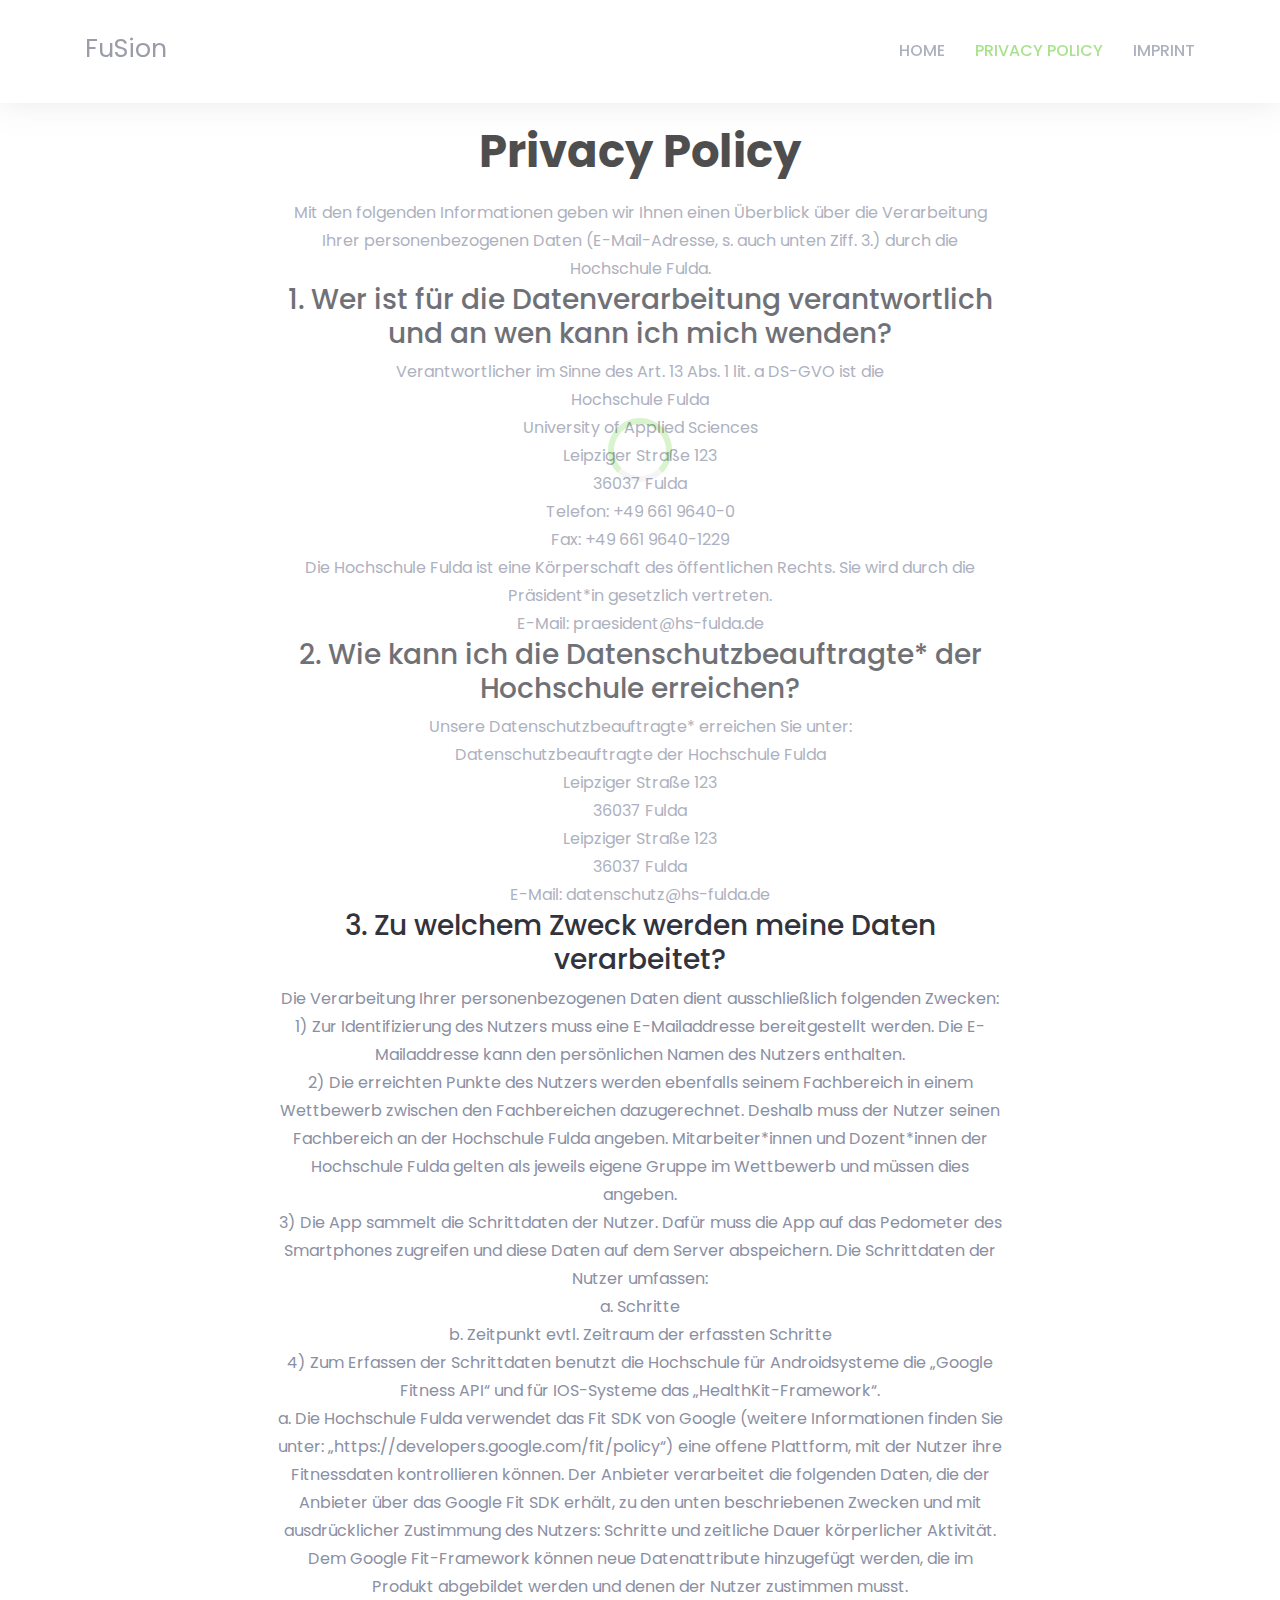
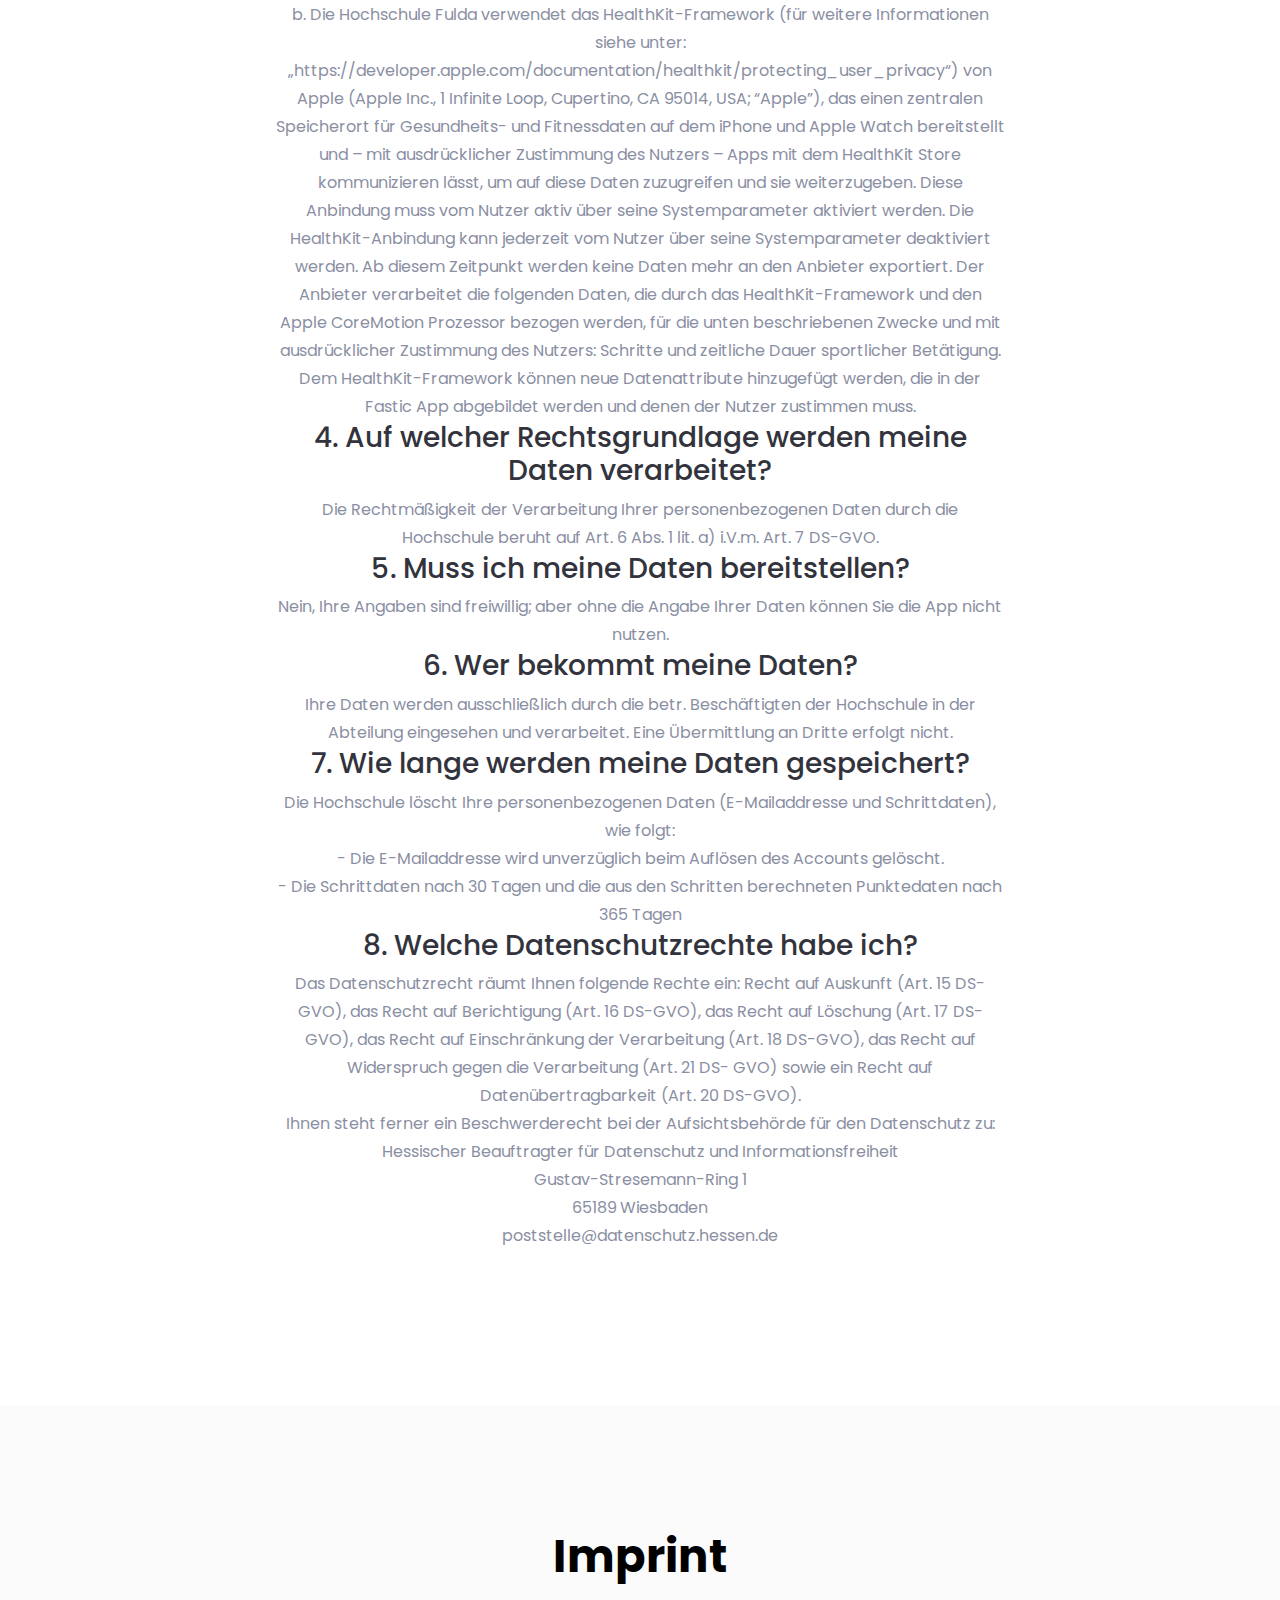
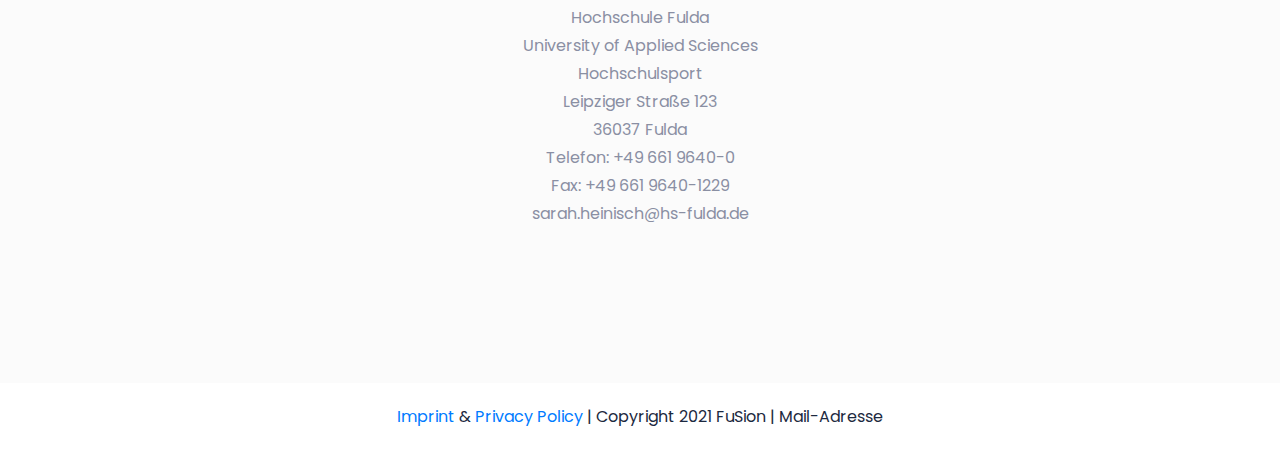
==== privacypolicy.html @ 19c58172 "Initial Commit" ====
<!doctype html>
<html lang="en">

    <head>

        <!--====== Required meta tags ======-->
        <meta charset="utf-8">
        <meta http-equiv="x-ua-compatible" content="ie=edge">
        <meta name="privacy policy" content="">
        <meta name="viewport" content="width=device-width, initial-scale=1, shrink-to-fit=no">

        <!--====== Title ======-->
        <title>FuSion - Privacy Policy</title>

        <!--====== Title Icon ======-->
        <link rel="shortcut icon" href="assets/images/logo.png" type="image/png">

        <!--====== Bootstrap css ======-->
        <link rel="stylesheet" href="assets/css/bootstrap.min.css">

        <!--====== Line Icons css ======-->
        <link rel="stylesheet" href="assets/css/LineIcons.css">

        <!--====== Magnific Popup css ======-->
        <link rel="stylesheet" href="assets/css/magnific-popup.css">

        <!--====== Default css ======-->
        <link rel="stylesheet" href="assets/css/default.css">

        <!--====== Style css ======-->
        <link rel="stylesheet" href="assets/css/style.css">
    
    </head>

    <body>

        <!--====== PRELOADER PART START ======-->

        <div class="preloader">
            <div class="loader_34">
                <div class="ytp-spinner">
                    <div class="ytp-spinner-container">
                        <div class="ytp-spinner-rotator">
                            <div class="ytp-spinner-left">
                                <div class="ytp-spinner-circle"></div>
                            </div>
                            <div class="ytp-spinner-right">
                                <div class="ytp-spinner-circle"></div>
                            </div>
                        </div>
                    </div>
                </div>
            </div>
        </div>

        <!--====== PRELOADER ENDS START ======-->

        <!--====== HEADER PART START ======-->

        <header id="home" class="header-area">
            <div class="navigation fixed-top">
                <div class="container">
                    <div class="row">
                        <div class="col-lg-12">
                            <nav class="navbar navbar-expand-lg">
                                <a class="navbar-brand" href="index.html">
                                    FuSion
                                </a> <!-- Logo -->
                                <button class="navbar-toggler" type="button" data-toggle="collapse" data-target="#navbarSupportedContent" aria-controls="navbarSupportedContent" aria-expanded="false" aria-label="Toggle navigation">
                                    <span class="toggler-icon"></span>
                                    <span class="toggler-icon"></span>
                                    <span class="toggler-icon"></span>
                                </button>

                                <div class="collapse navbar-collapse" id="navbarSupportedContent">
                                    <ul class="navbar-nav ml-auto">
                                        <li class="nav-item"><a class="page-scroll" href="index.html">Home</a></li>
                                    <li class="nav-item active"><a class="page-scroll" href="#privacypolicy">Privacy Policy</a></li>
                                    <li class="nav-item"><a class="page-scroll" href="#imprint">Imprint</a></li>
                                    </ul>
                                </div> <!-- navbar collapse -->
                            </nav> <!-- navbar -->
                        </div>
                    </div> <!-- row -->
                </div> <!-- container -->
            </div> <!-- navigation -->
        </header>

        <!--====== HEADER PART ENDS ======-->

        <!--====== PRIVACY POLICY PART START ======-->

        <section id="privacypolicy" class="about-area pt-125 pb-130">
            <div class="container">
                <div class="row justify-content-center">
                    <div class="col-lg-8">
                        <div class="section-title text-center pb-25">
                            <h2 class="title">Privacy Policy</h2>
                            <p>Mit den folgenden Informationen geben wir Ihnen einen Überblick über die Verarbeitung Ihrer personenbezogenen Daten (E-Mail-Adresse, s. auch unten Ziff. 3.) durch die Hochschule Fulda.</p>
                            <h3 class="h3">1.	Wer ist für die Datenverarbeitung verantwortlich und an wen kann ich mich wenden?</h3>
                            <p>Verantwortlicher im Sinne des Art. 13 Abs. 1 lit. a DS-GVO ist die</p>
                            <p>Hochschule Fulda</p>
                            <p>University of Applied Sciences</p>
                            <p>Leipziger Straße 123</p>
                            <p>36037 Fulda</p>
                            <p>Telefon: +49 661 9640-0</p>
                            <p>Fax: +49 661 9640-1229</p>
                            <p>Die Hochschule Fulda ist eine Körperschaft des öffentlichen Rechts.
                                Sie wird durch die Präsident*in gesetzlich vertreten.
                                </p>
                            <p>E-Mail: praesident@hs-fulda.de</p>
                            <h3 class="h3">2.	Wie kann ich die Datenschutzbeauftragte* der Hochschule erreichen?</h3>
                            <p>Unsere Datenschutzbeauftragte* erreichen Sie unter:</p>
                            <p>Datenschutzbeauftragte der Hochschule Fulda </p>
                            <p>Leipziger Straße 123</p>
                            <p>36037 Fulda</p>
                            <p>Leipziger Straße 123</p>
                            <p>36037 Fulda</p>
                            <p>E-Mail: datenschutz@hs-fulda.de</p>
                            <h3 class="h3">3.	Zu welchem Zweck werden meine Daten verarbeitet?</h3>
                            <p>Die Verarbeitung Ihrer personenbezogenen Daten dient ausschließlich folgenden Zwecken:</p>
                            <p>1)	Zur Identifizierung des Nutzers muss eine E-Mailaddresse bereitgestellt werden. Die E-Mailaddresse kann den persönlichen Namen des Nutzers enthalten.</p>
                            <p>2)	Die erreichten Punkte des Nutzers werden ebenfalls seinem Fachbereich in einem Wettbewerb zwischen den Fachbereichen dazugerechnet. Deshalb muss der Nutzer seinen Fachbereich an der Hochschule Fulda angeben. Mitarbeiter*innen und Dozent*innen der Hochschule Fulda gelten als jeweils eigene Gruppe im Wettbewerb und müssen dies angeben.</p>
                            <p>3)	Die App sammelt die Schrittdaten der Nutzer. Dafür muss die App auf das Pedometer des Smartphones zugreifen und diese Daten auf dem Server abspeichern. Die Schrittdaten der Nutzer umfassen:</p>
                            <p>a.	Schritte</p>
                            <p>b.	Zeitpunkt evtl. Zeitraum der erfassten Schritte</p>
                            <p>4)	Zum Erfassen der Schrittdaten benutzt die Hochschule für Androidsysteme die „Google Fitness API“ und für IOS-Systeme das „HealthKit-Framework“.</p>
                            <p>a.	Die Hochschule Fulda verwendet das Fit SDK von Google (weitere Informationen finden Sie unter: „https://developers.google.com/fit/policy“) eine offene Plattform, mit der Nutzer ihre Fitnessdaten kontrollieren können. Der Anbieter verarbeitet die folgenden Daten, die der Anbieter über das Google Fit SDK erhält, zu den unten beschriebenen Zwecken und mit ausdrücklicher Zustimmung des Nutzers: Schritte und zeitliche Dauer körperlicher Aktivität. Dem Google Fit-Framework können neue Datenattribute hinzugefügt werden, die im Produkt abgebildet werden und denen der Nutzer zustimmen musst.</p>
                            <p>b.	Die Hochschule Fulda verwendet das HealthKit-Framework (für weitere Informationen siehe unter: „https://developer.apple.com/documentation/healthkit/protecting_user_privacy“) von Apple (Apple Inc., 1 Infinite Loop, Cupertino, CA 95014, USA; “Apple”), das einen zentralen Speicherort für Gesundheits- und Fitnessdaten auf dem iPhone und Apple Watch bereitstellt und – mit ausdrücklicher Zustimmung des Nutzers – Apps mit dem HealthKit Store kommunizieren lässt, um auf diese Daten zuzugreifen und sie weiterzugeben. Diese Anbindung muss vom Nutzer aktiv über seine Systemparameter aktiviert werden. Die HealthKit-Anbindung kann jederzeit vom Nutzer über seine Systemparameter deaktiviert werden. Ab diesem Zeitpunkt werden keine Daten mehr an den Anbieter exportiert. Der Anbieter verarbeitet die folgenden Daten, die durch das HealthKit-Framework und den Apple CoreMotion Prozessor bezogen werden, für die unten beschriebenen Zwecke und mit ausdrücklicher Zustimmung des Nutzers: Schritte und zeitliche Dauer sportlicher Betätigung. Dem HealthKit-Framework können neue Datenattribute hinzugefügt werden, die in der Fastic App abgebildet werden und denen der Nutzer zustimmen muss.</p>
                            <h3 class="h3">4.	Auf welcher Rechtsgrundlage werden meine Daten verarbeitet?</h3>
                            <p>Die Rechtmäßigkeit der Verarbeitung Ihrer personenbezogenen Daten durch die Hochschule beruht auf Art. 6 Abs. 1 lit. a) i.V.m. Art. 7 DS-GVO.</p>
                            <h3 class="h3">5.	Muss ich meine Daten bereitstellen?</h3>
                            <p>Nein, Ihre Angaben sind freiwillig; aber ohne die Angabe Ihrer Daten können Sie die App nicht nutzen.</p>
                            <h3 class="h3">6.	Wer bekommt meine Daten?</h3>
                            <p>Ihre Daten werden ausschließlich durch die betr. Beschäftigten der Hochschule in der Abteilung eingesehen und verarbeitet. Eine Übermittlung an Dritte erfolgt nicht.</p>
                            <h3 class="h3">7.	Wie lange werden meine Daten gespeichert?</h3>
                            <p>Die Hochschule löscht Ihre personenbezogenen Daten (E-Mailaddresse und Schrittdaten), wie folgt:</p>
                            <p>-	 Die E-Mailaddresse wird unverzüglich beim Auflösen des Accounts gelöscht.</p>
                            <p>-	 Die Schrittdaten nach 30 Tagen und die aus den Schritten berechneten Punktedaten nach 365 Tagen</p>
                            <h3 class="h3">8.	Welche Datenschutzrechte habe ich?</h3>
                            <p>Das Datenschutzrecht räumt Ihnen folgende Rechte ein: Recht auf Auskunft (Art. 15 DS-GVO), das Recht auf Berichtigung (Art. 16 DS-GVO), das Recht auf Löschung (Art. 17 DS-GVO), das Recht auf Einschränkung der Verarbeitung (Art. 18 DS-GVO), das Recht auf Widerspruch gegen die Verarbeitung (Art. 21 DS- GVO) sowie ein Recht auf Datenübertragbarkeit (Art. 20 DS-GVO). </p>
                            <p>Ihnen steht ferner ein Beschwerderecht bei der Aufsichtsbehörde für den Datenschutz zu:</p>
                            <p>Hessischer Beauftragter für Datenschutz und Informationsfreiheit</p>
                            <p>Gustav-Stresemann-Ring 1</p>
                            <p>65189 Wiesbaden</p>
                            <p>poststelle@datenschutz.hessen.de</p>
                        </div> <!-- section title -->
                    </div>
                </div> <!-- row -->
            </div> <!-- container -->
        </section>

        <!--====== PRIVACY POLICY PART ENDS ======-->

        <!--====== IMPRINT PART START ======-->

        <section id="imprint" class="services-area gray-bg pt-125 pb-130">
            <div class="container">
                <div class="row justify-content-center">
                    <div class="col-lg-8">
                        <div class="section-title text-center pb-25">
                            <h2 class="title">Imprint</h2>
                            <p>Hochschule Fulda</p>
                            <p>University of Applied Sciences</p>
                            <p>Hochschulsport</p>
                            <p>Leipziger Straße 123</p> 
                            <p>36037 Fulda</p>
                            <p>Telefon: +49 661 9640-0</p>
                            <p>Fax: +49 661 9640-1229</p>
                            <p>sarah.heinisch@hs-fulda.de</p>
                        </div> <!-- section title -->
                    </div>
                </div> <!-- row -->
            </div> <!-- container -->
        </section>

        <!--====== IMPRINT PART ENDS ======-->

        <!--====== FOOTER PART START ======-->

        <footer id="footer" class="footer-area">
            <div class="footer-copyright pb-20">
                <div class="container">
                    <div class="row">
                        <div class="col-lg-12">
                            <div class="copyright-text text-center pt-20">
                                <p>
                                    <a href="https://uideck.com" rel="nofollow">Imprint</a>
                                    &
                                    <a href="privacypolicy.html" rel="nofollow">Privacy Policy</a>
                                    | Copyright 2021 FuSion | Mail-Adresse
                                </p>
                            </div> <!-- copyright text -->
                        </div>
                    </div> <!-- row -->
                </div> <!-- container -->
            </div> <!-- footer widget -->
        </footer>

        <!--====== FOOTER PART ENDS ======-->

        <!--====== BACK TOP TOP PART START ======-->

        <a href="#" class="back-to-top"><i class="lni-chevron-up"></i></a>

        <!--====== BACK TOP TOP PART ENDS ======-->




        <!--====== jquery js ======-->
        <script src="assets/js/vendor/modernizr-3.6.0.min.js"></script>
        <script src="assets/js/vendor/jquery-1.12.4.min.js"></script>

        <!--====== Bootstrap js ======-->
        <script src="assets/js/bootstrap.min.js"></script>
        <script src="assets/js/popper.min.js"></script>

        <!--====== Magnific Popup js ======-->
        <script src="assets/js/jquery.magnific-popup.min.js"></script>

        <!--====== Parallax js ======-->
        <script src="assets/js/parallax.min.js"></script>

        <!--====== Counter Up js ======-->
        <script src="assets/js/waypoints.min.js"></script>
        <script src="assets/js/jquery.counterup.min.js"></script>


        <!--====== Appear js ======-->
        <script src="assets/js/jquery.appear.min.js"></script>

        <!--====== Scrolling js ======-->
        <script src="assets/js/scrolling-nav.js"></script>
        <script src="assets/js/jquery.easing.min.js"></script>


        <!--====== Main js ======-->
        <script src="assets/js/main.js"></script>

    </body>

</html>
---- assets/css/default.css ----
/* Deafult Margin & Padding */
/*-- Margin Top --*/
.mt-5 {
	margin-top: 5px;
}
.mt-10 {
	margin-top: 10px;
}
.mt-15 {
	margin-top: 15px;
}
.mt-20 {
	margin-top: 20px;
}
.mt-25 {
	margin-top: 25px;
}
.mt-30 {
	margin-top: 30px;
}
.mt-35 {
	margin-top: 35px;
}
.mt-40 {
	margin-top: 40px;
}
.mt-45 {
	margin-top: 45px;
}
.mt-50 {
	margin-top: 50px;
}
.mt-55 {
	margin-top: 55px;
}
.mt-60 {
	margin-top: 60px;
}
.mt-65 {
	margin-top: 65px;
}
.mt-70 {
	margin-top: 70px;
}
.mt-75 {
	margin-top: 75px;
}
.mt-80 {
	margin-top: 80px;
}
.mt-85 {
	margin-top: 85px;
}
.mt-90 {
	margin-top: 90px;
}
.mt-95 {
	margin-top: 95px;
}
.mt-100 {
	margin-top: 100px;
}
.mt-105 {
	margin-top: 105px;
}
.mt-110 {
	margin-top: 110px;
}
.mt-115 {
	margin-top: 115px;
}
.mt-120 {
	margin-top: 120px;
}
.mt-125 {
	margin-top: 125px;
}
.mt-130 {
	margin-top: 130px;
}
.mt-135 {
	margin-top: 135px;
}
.mt-140 {
	margin-top: 140px;
}
.mt-145 {
	margin-top: 145px;
}
.mt-150 {
	margin-top: 150px;
}
.mt-155 {
	margin-top: 155px;
}
.mt-160 {
	margin-top: 160px;
}
.mt-165 {
	margin-top: 165px;
}
.mt-170 {
	margin-top: 170px;
}
.mt-175 {
	margin-top: 175px;
}
.mt-180 {
	margin-top: 180px;
}
.mt-185 {
	margin-top: 185px;
}
.mt-190 {
	margin-top: 190px;
}
.mt-195 {
	margin-top: 195px;
}
.mt-200 {
	margin-top: 200px;
}
/*-- Margin Bottom --*/

.mb-5 {
	margin-bottom: 5px;
}
.mb-10 {
	margin-bottom: 10px;
}
.mb-15 {
	margin-bottom: 15px;
}
.mb-20 {
	margin-bottom: 20px;
}
.mb-25 {
	margin-bottom: 25px;
}
.mb-30 {
	margin-bottom: 30px;
}
.mb-35 {
	margin-bottom: 35px;
}
.mb-40 {
	margin-bottom: 40px;
}
.mb-45 {
	margin-bottom: 45px;
}
.mb-50 {
	margin-bottom: 50px;
}
.mb-55 {
	margin-bottom: 55px;
}
.mb-60 {
	margin-bottom: 60px;
}
.mb-65 {
	margin-bottom: 65px;
}
.mb-70 {
	margin-bottom: 70px;
}
.mb-75 {
	margin-bottom: 75px;
}
.mb-80 {
	margin-bottom: 80px;
}
.mb-85 {
	margin-bottom: 85px;
}
.mb-90 {
	margin-bottom: 90px;
}
.mb-95 {
	margin-bottom: 95px;
}
.mb-100 {
	margin-bottom: 100px;
}
.mb-105 {
	margin-bottom: 105px;
}
.mb-110 {
	margin-bottom: 110px;
}
.mb-115 {
	margin-bottom: 115px;
}
.mb-120 {
	margin-bottom: 120px;
}
.mb-125 {
	margin-bottom: 125px;
}
.mb-130 {
	margin-bottom: 130px;
}
.mb-135 {
	margin-bottom: 135px;
}
.mb-140 {
	margin-bottom: 140px;
}
.mb-145 {
	margin-bottom: 145px;
}
.mb-150 {
	margin-bottom: 150px;
}
.mb-155 {
	margin-bottom: 155px;
}
.mb-160 {
	margin-bottom: 160px;
}
.mb-165 {
	margin-bottom: 165px;
}
.mb-170 {
	margin-bottom: 170px;
}
.mb-175 {
	margin-bottom: 175px;
}
.mb-180 {
	margin-bottom: 180px;
}
.mb-185 {
	margin-bottom: 185px;
}
.mb-190 {
	margin-bottom: 190px;
}
.mb-195 {
	margin-bottom: 195px;
}
.mb-200 {
	margin-bottom: 200px;
}
/*-- margin left --*/
.ml-5 {
	margin-left: 5px;
}
.ml-10 {
	margin-left: 10px;
}
.ml-15 {
	margin-left: 15px;
}
.ml-20 {
	margin-left: 20px;
}
.ml-25 {
	margin-left: 25px;
}
.ml-30 {
	margin-left: 30px;
}
.ml-35 {
	margin-left: 35px;
}
.ml-40 {
	margin-left: 40px;
}
.ml-45 {
	margin-left: 45px;
}
.ml-50 {
	margin-left: 50px;
}
.ml-55 {
	margin-left: 55px;
}
.ml-60 {
	margin-left: 60px;
}
.ml-65 {
	margin-left: 65px;
}
.ml-70 {
	margin-left: 70px;
}
.ml-75 {
	margin-left: 75px;
}
.ml-80 {
	margin-left: 80px;
}
.ml-85 {
	margin-left: 85px;
}
.ml-90 {
	margin-left: 90px;
}
.ml-95 {
	margin-left: 95px;
}
.ml-100 {
	margin-left: 100px;
}
.ml-105 {
	margin-left: 105px;
}
.ml-110 {
	margin-left: 110px;
}
.ml-115 {
	margin-left: 115px;
}
.ml-120 {
	margin-left: 120px;
}
.ml-125 {
	margin-left: 125px;
}
.ml-130 {
	margin-left: 130px;
}
.ml-135 {
	margin-left: 135px;
}
.ml-140 {
	margin-left: 140px;
}
.ml-145 {
	margin-left: 145px;
}
.ml-150 {
	margin-left: 150px;
}
.ml-155 {
	margin-left: 155px;
}
.ml-160 {
	margin-left: 160px;
}
.ml-165 {
	margin-left: 165px;
}
.ml-170 {
	margin-left: 170px;
}
.ml-175 {
	margin-left: 175px;
}
.ml-180 {
	margin-left: 180px;
}
.ml-185 {
	margin-left: 185px;
}
.ml-190 {
	margin-left: 190px;
}
.ml-195 {
	margin-left: 195px;
}
.ml-200 {
	margin-left: 200px;
}
/*-- margin right --*/
.mr-5 {
	margin-right: 5px;
}
.mr-10 {
	margin-right: 10px;
}
.mr-15 {
	margin-right: 15px;
}
.mr-20 {
	margin-right: 20px;
}
.mr-25 {
	margin-right: 25px;
}
.mr-30 {
	margin-right: 30px;
}
.mr-35 {
	margin-right: 35px;
}
.mr-40 {
	margin-right: 40px;
}
.mr-45 {
	margin-right: 45px;
}
.mr-50 {
	margin-right: 50px;
}
.mr-55 {
	margin-right: 55px;
}
.mr-60 {
	margin-right: 60px;
}
.mr-65 {
	margin-right: 65px;
}
.mr-70 {
	margin-right: 70px;
}
.mr-75 {
	margin-right: 75px;
}
.mr-80 {
	margin-right: 80px;
}
.mr-85 {
	margin-right: 85px;
}
.mr-90 {
	margin-right: 90px;
}
.mr-95 {
	margin-right: 95px;
}
.mr-100 {
	margin-right: 100px;
}
.mr-105 {
	margin-right: 105px;
}
.mr-110 {
	margin-right: 110px;
}
.mr-115 {
	margin-right: 115px;
}
.mr-120 {
	margin-right: 120px;
}
.mr-125 {
	margin-right: 125px;
}
.mr-130 {
	margin-right: 130px;
}
.mr-135 {
	margin-right: 135px;
}
.mr-140 {
	margin-right: 140px;
}
.mr-145 {
	margin-right: 145px;
}
.mr-150 {
	margin-right: 150px;
}
.mr-155 {
	margin-right: 155px;
}
.mr-160 {
	margin-right: 160px;
}
.mr-165 {
	margin-right: 165px;
}
.mr-170 {
	margin-right: 170px;
}
.mr-175 {
	margin-right: 175px;
}
.mr-180 {
	margin-right: 180px;
}
.mr-185 {
	margin-right: 185px;
}
.mr-190 {
	margin-right: 190px;
}
.mr-195 {
	margin-right: 195px;
}
.mr-200 {
	margin-right: 200px;
}


/*-- Padding Top --*/

.pt-5 {
	padding-top: 5px;
}
.pt-10 {
	padding-top: 10px;
}
.pt-15 {
	padding-top: 15px;
}
.pt-20 {
	padding-top: 20px;
}
.pt-25 {
	padding-top: 25px;
}
.pt-30 {
	padding-top: 30px;
}
.pt-35 {
	padding-top: 35px;
}
.pt-40 {
	padding-top: 40px;
}
.pt-45 {
	padding-top: 45px;
}
.pt-50 {
	padding-top: 50px;
}
.pt-55 {
	padding-top: 55px;
}
.pt-60 {
	padding-top: 60px;
}
.pt-65 {
	padding-top: 65px;
}
.pt-70 {
	padding-top: 70px;
}
.pt-75 {
	padding-top: 75px;
}
.pt-80 {
	padding-top: 80px;
}
.pt-85 {
	padding-top: 85px;
}
.pt-90 {
	padding-top: 90px;
}
.pt-95 {
	padding-top: 95px;
}
.pt-100 {
	padding-top: 100px;
}
.pt-105 {
	padding-top: 105px;
}
.pt-110 {
	padding-top: 110px;
}
.pt-115 {
	padding-top: 115px;
}
.pt-120 {
	padding-top: 120px;
}
.pt-125 {
	padding-top: 125px;
}
.pt-130 {
	padding-top: 130px;
}
.pt-135 {
	padding-top: 135px;
}
.pt-140 {
	padding-top: 140px;
}
.pt-145 {
	padding-top: 145px;
}
.pt-150 {
	padding-top: 150px;
}
.pt-155 {
	padding-top: 155px;
}
.pt-160 {
	padding-top: 160px;
}
.pt-165 {
	padding-top: 165px;
}
.pt-170 {
	padding-top: 170px;
}
.pt-175 {
	padding-top: 175px;
}
.pt-180 {
	padding-top: 180px;
}
.pt-185 {
	padding-top: 185px;
}
.pt-190 {
	padding-top: 190px;
}
.pt-195 {
	padding-top: 195px;
}
.pt-200 {
	padding-top: 200px;
}
/*-- Padding Bottom --*/

.pb-5 {
	padding-bottom: 5px;
}
.pb-10 {
	padding-bottom: 10px;
}
.pb-15 {
	padding-bottom: 15px;
}
.pb-20 {
	padding-bottom: 20px;
}
.pb-25 {
	padding-bottom: 25px;
}
.pb-30 {
	padding-bottom: 30px;
}
.pb-35 {
	padding-bottom: 35px;
}
.pb-40 {
	padding-bottom: 40px;
}
.pb-45 {
	padding-bottom: 45px;
}
.pb-50 {
	padding-bottom: 50px;
}
.pb-55 {
	padding-bottom: 55px;
}
.pb-60 {
	padding-bottom: 60px;
}
.pb-65 {
	padding-bottom: 65px;
}
.pb-70 {
	padding-bottom: 70px;
}
.pb-75 {
	padding-bottom: 75px;
}
.pb-80 {
	padding-bottom: 80px;
}
.pb-85 {
	padding-bottom: 85px;
}
.pb-90 {
	padding-bottom: 90px;
}
.pb-95 {
	padding-bottom: 95px;
}
.pb-100 {
	padding-bottom: 100px;
}
.pb-105 {
	padding-bottom: 105px;
}
.pb-110 {
	padding-bottom: 110px;
}
.pb-115 {
	padding-bottom: 115px;
}
.pb-120 {
	padding-bottom: 120px;
}
.pb-125 {
	padding-bottom: 125px;
}
.pb-130 {
	padding-bottom: 130px;
}
.pb-135 {
	padding-bottom: 135px;
}
.pb-140 {
	padding-bottom: 140px;
}
.pb-145 {
	padding-bottom: 145px;
}
.pb-150 {
	padding-bottom: 150px;
}
.pb-155 {
	padding-bottom: 155px;
}
.pb-160 {
	padding-bottom: 160px;
}
.pb-165 {
	padding-bottom: 165px;
}
.pb-170 {
	padding-bottom: 170px;
}
.pb-175 {
	padding-bottom: 175px;
}
.pb-180 {
	padding-bottom: 180px;
}
.pb-185 {
	padding-bottom: 185px;
}
.pb-190 {
	padding-bottom: 190px;
}
.pb-195 {
	padding-bottom: 195px;
}
.pb-200 {
	padding-bottom: 200px;
}

/*-- Padding left --*/

.pl-0 {
	padding-left: 0px;
}
.pl-5 {
	padding-left: 5px;
}
.pl-10 {
	padding-left: 10px;
}
.pl-15 {
	padding-left: 15px;
}
.pl-20 {
	padding-left: 20px;
}
.pl-25 {
	padding-left: 25px;
}
.pl-30 {
	padding-left: 30px;
}
.pl-35 {
	padding-left: 35px;
}
.pl-40 {
	padding-left: 40px;
}
.pl-45 {
	padding-left: 45px;
}
.pl-50 {
	padding-left: 50px;
}
.pl-55 {
	padding-left: 55px;
}
.pl-60 {
	padding-left: 60px;
}
.pl-65 {
	padding-left: 65px;
}
.pl-70 {
	padding-left: 70px;
}
.pl-75 {
	padding-left: 75px;
}
.pl-80 {
	padding-left: 80px;
}
.pl-85 {
	padding-left: 85px;
}
.pl-90 {
	padding-left: 90px;
}
.pl-100 {
	padding-left: 100px;
}
.pl-105 {
	padding-left: 105px;
}
.pl-110 {
	padding-left: 110px;
}
.pl-115 {
	padding-left: 115px;
}
.pl-120 {
	padding-left: 120px;
}
.pl-125 {
	padding-left: 125px;
}
/*-- Padding right --*/

.pr-0 {
	padding-right: 0px;
}
.pr-5 {
	padding-right: 5px;
}
.pr-10 {
	padding-right: 10px;
}
.pr-15 {
	padding-right: 15px;
}
.pr-20 {
	padding-right: 20px;
}
.pr-25 {
	padding-right: 25px;
}
.pr-30 {
	padding-right: 30px;
}
.pr-35 {
	padding-right: 35px;
}
.pr-40 {
	padding-right: 40px;
}
.pr-45 {
	padding-right: 45px;
}
.pr-50 {
	padding-right: 50px;
}
.pr-55 {
	padding-right: 55px;
}
.pr-60 {
	padding-right: 60px;
}
.pr-65 {
	padding-right: 65px;
}
.pr-70 {
	padding-right: 70px;
}
.pr-75 {
	padding-right: 75px;
}
.pr-80 {
	padding-right: 80px;
}
.pr-85 {
	padding-right: 85px;
}
.pr-90 {
	padding-right: 90px;
}
.pr-95 {
	padding-right: 95px;
}
.pr-100 {
	padding-right: 100px;
}
.pr-105 {
	padding-right: 105px;
}
/* Background Color */

.gray-bg {
	background: #fbfbfb;
}
.white-bg {
	background: #fff;
}
.black-bg {
	background: #222;
}
/* Color */

.white {
	color: #fff;
}
.black {
	color: #222;
}
/* black overlay */

[data-overlay] {
	position: relative;
}
[data-overlay]::before {
	background: #000 none repeat scroll 0 0;
	content: "";
	height: 100%;
	left: 0;
	position: absolute;
	top: 0;
	width: 100%;
	z-index: 1;
}
[data-overlay="2"]::before {
	opacity: 0.2;
}
[data-overlay="3"]::before {
	opacity: 0.3;
}
[data-overlay="4"]::before {
	opacity: 0.4;
}
[data-overlay="5"]::before {
	opacity: 0.5;
}
[data-overlay="6"]::before {
	opacity: 0.6;
}
[data-overlay="7"]::before {
	opacity: 0.7;
}
[data-overlay="8"]::before {
	opacity: 0.8;
}
[data-overlay="9"]::before {
	opacity: 0.9;
}
---- assets/css/style.css ----
/*-----------------------------------------------------------------------------------

    Template Name: Unfold - Personal Resume & CV Template
    Template URI: site.com
    Description: Unfold Personal Resume & CV Template
    Author: Uideck
    Author URI: https://uideck.com/
    Support: https://uideck.com/support/
    Version: 1.0

-----------------------------------------------------------------------------------

    CSS INDEX
    ===================

    1.COMMON
	2.HEADER
    3.ABOUT
    4.SERVICES
    4.CALL TO ACTION
    5.WORK
    6.PRICING
    7.BLOG
    8.CONTACT
    9.FOOTER
    10.PAGE BANNER
    10.SINGLE BLOG PAGE

-----------------------------------------------------------------------------------*/
/*===========================
    1. COMMON css 
===========================*/
@import url("https://fonts.googleapis.com/css?family=Poppins:400,500,600,700,800");
body {
  font-family: "Poppins", sans-serif;
  font-weight: normal;
  font-style: normal;
  color: #8a8fa3; }

* {
  margin: 0;
  padding: 0;
  -webkit-box-sizing: border-box;
  -moz-box-sizing: border-box;
  box-sizing: border-box; }

img {
  max-width: 100%; }

a:focus,
input:focus,
textarea:focus,
button:focus {
  text-decoration: none;
  outline: none; }

a:focus,
a:hover {
  text-decoration: none; }

i,
span,
a {
  display: inline-block; }

h1,
h2,
h3,
h4,
h5,
h6 {
  font-family: "Poppins", sans-serif;
  font-weight: 600;
  color: #32333c;
  margin: 0px; }

h1 {
  font-size: 60px; }

h2 {
  font-size: 36px; }

h3 {
  font-size: 28px; 
  margin-top: 5; }

h4 {
  font-size: 22px; }

h5 {
  font-size: 18px; }

h6 {
  font-size: 16px; }

ul, ol {
  margin: 0px;
  padding: 0px;
  list-style-type: none; }

p {
  font-size: 16px;
  font-weight: 400;
  line-height: 28px;
  color: #8a8fa3;
  margin: 0px; }
  @media (max-width: 767px) {
    p {
      font-size: 15px; } }

.bg_cover {
  background-position: center center;
  background-size: cover;
  background-repeat: no-repeat;
  width: 100%;
  height: 100%; }

/*===== All Button Style =====*/
.main-btn {
  display: inline-block;
  font-weight: 500;
  text-align: center;
  white-space: nowrap;
  vertical-align: middle;
  -webkit-user-select: none;
  -moz-user-select: none;
  -ms-user-select: none;
  user-select: none;
  border: 1px solid #84d65b ;
  padding: 0 40px;
  font-size: 15px;
  line-height: 48px;
  border-radius: 50px;
  color: #fff;
  cursor: pointer;
  z-index: 5;
  -webkit-transition: all 0.3s ease-out 0s;
  -moz-transition: all 0.3s ease-out 0s;
  -ms-transition: all 0.3s ease-out 0s;
  -o-transition: all 0.3s ease-out 0s;
  transition: all 0.3s ease-out 0s;
  -webkit-box-shadow: 0px 5px 8px 0px rgba(132, 214, 91, 0.55);
  -moz-box-shadow: 0px 5px 8px 0px rgba(132, 214, 91, 0.55);
  box-shadow: 0px 5px 8px 0px rgba(132, 214, 91, 0.55);
  background-color: #84d65b ;
  text-transform: uppercase; }
  .main-btn:hover {
    background-color: #fff;
    color: #84d65b ;
    border-color: #84d65b ; }
  .main-btn.main-btn-2 {
    background-color: transparent;
    color: #fff;
    border-color: #fff;
    -webkit-box-shadow: none;
    -moz-box-shadow: none;
    box-shadow: none; }
    .main-btn.main-btn-2:hover {
      background-color: #84d65b ;
      color: #fff;
      border-color: #84d65b ; }

/*===== All Section Title Style =====*/
.section-title .title {
  font-weight: 700;
  font-size: 45px;
  color: #000;
  padding-bottom: 20px; }
  @media (max-width: 767px) {
    .section-title .title {
      font-size: 30px; } }

/*===== All Preloader Style =====*/
.preloader {
  /* Body Overlay */
  position: fixed;
  top: 0;
  left: 0;
  display: table;
  height: 100%;
  width: 100%;
  /* Change Background Color */
  background: #fff;
  z-index: 99999; }
  .preloader .loader_34 {
    display: table-cell;
    vertical-align: middle;
    text-align: center; }
    .preloader .loader_34 .ytp-spinner {
      position: absolute;
      left: 50%;
      top: 50%;
      width: 64px;
      margin-left: -32px;
      z-index: 18;
      pointer-events: none; }
      .preloader .loader_34 .ytp-spinner .ytp-spinner-container {
        pointer-events: none;
        position: absolute;
        width: 100%;
        padding-bottom: 100%;
        top: 50%;
        left: 50%;
        margin-top: -50%;
        margin-left: -50%;
        -webkit-animation: ytp-spinner-linspin 1568.23529647ms linear infinite;
        -moz-animation: ytp-spinner-linspin 1568.23529647ms linear infinite;
        -o-animation: ytp-spinner-linspin 1568.23529647ms linear infinite;
        animation: ytp-spinner-linspin 1568.23529647ms linear infinite; }
        .preloader .loader_34 .ytp-spinner .ytp-spinner-container .ytp-spinner-rotator {
          position: absolute;
          width: 100%;
          height: 100%;
          -webkit-animation: ytp-spinner-easespin 5332ms cubic-bezier(0.4, 0, 0.2, 1) infinite both;
          -moz-animation: ytp-spinner-easespin 5332ms cubic-bezier(0.4, 0, 0.2, 1) infinite both;
          -o-animation: ytp-spinner-easespin 5332ms cubic-bezier(0.4, 0, 0.2, 1) infinite both;
          animation: ytp-spinner-easespin 5332ms cubic-bezier(0.4, 0, 0.2, 1) infinite both; }
          .preloader .loader_34 .ytp-spinner .ytp-spinner-container .ytp-spinner-rotator .ytp-spinner-left {
            position: absolute;
            top: 0;
            left: 0;
            bottom: 0;
            overflow: hidden;
            right: 50%; }
          .preloader .loader_34 .ytp-spinner .ytp-spinner-container .ytp-spinner-rotator .ytp-spinner-right {
            position: absolute;
            top: 0;
            right: 0;
            bottom: 0;
            overflow: hidden;
            left: 50%; }
    .preloader .loader_34 .ytp-spinner-circle {
      box-sizing: border-box;
      position: absolute;
      width: 200%;
      height: 100%;
      border-style: solid;
      /* Spinner Color */
      border-color: #84d65b #84d65b #ddd;
      border-radius: 50%;
      border-width: 6px; }
    .preloader .loader_34 .ytp-spinner-left .ytp-spinner-circle {
      left: 0;
      right: -100%;
      border-right-color: #ddd;
      -webkit-animation: ytp-spinner-left-spin 1333ms cubic-bezier(0.4, 0, 0.2, 1) infinite both;
      -moz-animation: ytp-spinner-left-spin 1333ms cubic-bezier(0.4, 0, 0.2, 1) infinite both;
      -o-animation: ytp-spinner-left-spin 1333ms cubic-bezier(0.4, 0, 0.2, 1) infinite both;
      animation: ytp-spinner-left-spin 1333ms cubic-bezier(0.4, 0, 0.2, 1) infinite both; }
    .preloader .loader_34 .ytp-spinner-right .ytp-spinner-circle {
      left: -100%;
      right: 0;
      border-left-color: #ddd;
      -webkit-animation: ytp-right-spin 1333ms cubic-bezier(0.4, 0, 0.2, 1) infinite both;
      -moz-animation: ytp-right-spin 1333ms cubic-bezier(0.4, 0, 0.2, 1) infinite both;
      -o-animation: ytp-right-spin 1333ms cubic-bezier(0.4, 0, 0.2, 1) infinite both;
      animation: ytp-right-spin 1333ms cubic-bezier(0.4, 0, 0.2, 1) infinite both; }

/* Preloader Animations */
@-webkit-keyframes ytp-spinner-linspin {
  to {
    -webkit-transform: rotate(360deg);
    -moz-transform: rotate(360deg);
    -ms-transform: rotate(360deg);
    -o-transform: rotate(360deg);
    transform: rotate(360deg); } }
@keyframes ytp-spinner-linspin {
  to {
    -webkit-transform: rotate(360deg);
    -moz-transform: rotate(360deg);
    -ms-transform: rotate(360deg);
    -o-transform: rotate(360deg);
    transform: rotate(360deg); } }
@-webkit-keyframes ytp-spinner-easespin {
  12.5% {
    -webkit-transform: rotate(135deg);
    -moz-transform: rotate(135deg);
    -ms-transform: rotate(135deg);
    -o-transform: rotate(135deg);
    transform: rotate(135deg); }
  25% {
    -webkit-transform: rotate(270deg);
    -moz-transform: rotate(270deg);
    -ms-transform: rotate(270deg);
    -o-transform: rotate(270deg);
    transform: rotate(270deg); }
  37.5% {
    -webkit-transform: rotate(405deg);
    -moz-transform: rotate(405deg);
    -ms-transform: rotate(405deg);
    -o-transform: rotate(405deg);
    transform: rotate(405deg); }
  50% {
    -webkit-transform: rotate(540deg);
    -moz-transform: rotate(540deg);
    -ms-transform: rotate(540deg);
    -o-transform: rotate(540deg);
    transform: rotate(540deg); }
  62.5% {
    -webkit-transform: rotate(675deg);
    -moz-transform: rotate(675deg);
    -ms-transform: rotate(675deg);
    -o-transform: rotate(675deg);
    transform: rotate(675deg); }
  75% {
    -webkit-transform: rotate(810deg);
    -moz-transform: rotate(810deg);
    -ms-transform: rotate(810deg);
    -o-transform: rotate(810deg);
    transform: rotate(810deg); }
  87.5% {
    -webkit-transform: rotate(945deg);
    -moz-transform: rotate(945deg);
    -ms-transform: rotate(945deg);
    -o-transform: rotate(945deg);
    transform: rotate(945deg); }
  to {
    -webkit-transform: rotate(1080deg);
    -moz-transform: rotate(1080deg);
    -ms-transform: rotate(1080deg);
    -o-transform: rotate(1080deg);
    transform: rotate(1080deg); } }
@keyframes ytp-spinner-easespin {
  12.5% {
    -webkit-transform: rotate(135deg);
    -moz-transform: rotate(135deg);
    -ms-transform: rotate(135deg);
    -o-transform: rotate(135deg);
    transform: rotate(135deg); }
  25% {
    -webkit-transform: rotate(270deg);
    -moz-transform: rotate(270deg);
    -ms-transform: rotate(270deg);
    -o-transform: rotate(270deg);
    transform: rotate(270deg); }
  37.5% {
    -webkit-transform: rotate(405deg);
    -moz-transform: rotate(405deg);
    -ms-transform: rotate(405deg);
    -o-transform: rotate(405deg);
    transform: rotate(405deg); }
  50% {
    -webkit-transform: rotate(540deg);
    -moz-transform: rotate(540deg);
    -ms-transform: rotate(540deg);
    -o-transform: rotate(540deg);
    transform: rotate(540deg); }
  62.5% {
    -webkit-transform: rotate(675deg);
    -moz-transform: rotate(675deg);
    -ms-transform: rotate(675deg);
    -o-transform: rotate(675deg);
    transform: rotate(675deg); }
  75% {
    -webkit-transform: rotate(810deg);
    -moz-transform: rotate(810deg);
    -ms-transform: rotate(810deg);
    -o-transform: rotate(810deg);
    transform: rotate(810deg); }
  87.5% {
    -webkit-transform: rotate(945deg);
    -moz-transform: rotate(945deg);
    -ms-transform: rotate(945deg);
    -o-transform: rotate(945deg);
    transform: rotate(945deg); }
  to {
    -webkit-transform: rotate(1080deg);
    -moz-transform: rotate(1080deg);
    -ms-transform: rotate(1080deg);
    -o-transform: rotate(1080deg);
    transform: rotate(1080deg); } }
@-webkit-keyframes ytp-spinner-left-spin {
  0% {
    -webkit-transform: rotate(130deg);
    -moz-transform: rotate(130deg);
    -ms-transform: rotate(130deg);
    -o-transform: rotate(130deg);
    transform: rotate(130deg); }
  50% {
    -webkit-transform: rotate(-5deg);
    -moz-transform: rotate(-5deg);
    -ms-transform: rotate(-5deg);
    -o-transform: rotate(-5deg);
    transform: rotate(-5deg); }
  to {
    -webkit-transform: rotate(130deg);
    -moz-transform: rotate(130deg);
    -ms-transform: rotate(130deg);
    -o-transform: rotate(130deg);
    transform: rotate(130deg); } }
@keyframes ytp-spinner-left-spin {
  0% {
    -webkit-transform: rotate(130deg);
    -moz-transform: rotate(130deg);
    -ms-transform: rotate(130deg);
    -o-transform: rotate(130deg);
    transform: rotate(130deg); }
  50% {
    -webkit-transform: rotate(-5deg);
    -moz-transform: rotate(-5deg);
    -ms-transform: rotate(-5deg);
    -o-transform: rotate(-5deg);
    transform: rotate(-5deg); }
  to {
    -webkit-transform: rotate(130deg);
    -moz-transform: rotate(130deg);
    -ms-transform: rotate(130deg);
    -o-transform: rotate(130deg);
    transform: rotate(130deg); } }
@-webkit-keyframes ytp-right-spin {
  0% {
    -webkit-transform: rotate(-130deg);
    -moz-transform: rotate(-130deg);
    -ms-transform: rotate(-130deg);
    -o-transform: rotate(-130deg);
    transform: rotate(-130deg); }
  50% {
    -webkit-transform: rotate(5deg);
    -moz-transform: rotate(5deg);
    -ms-transform: rotate(5deg);
    -o-transform: rotate(5deg);
    transform: rotate(5deg); }
  to {
    -webkit-transform: rotate(-130deg);
    -moz-transform: rotate(-130deg);
    -ms-transform: rotate(-130deg);
    -o-transform: rotate(-130deg);
    transform: rotate(-130deg); } }
@keyframes ytp-right-spin {
  0% {
    -webkit-transform: rotate(-130deg);
    -moz-transform: rotate(-130deg);
    -ms-transform: rotate(-130deg);
    -o-transform: rotate(-130deg);
    transform: rotate(-130deg); }
  50% {
    -webkit-transform: rotate(5deg);
    -moz-transform: rotate(5deg);
    -ms-transform: rotate(5deg);
    -o-transform: rotate(5deg);
    transform: rotate(5deg); }
  to {
    -webkit-transform: rotate(-130deg);
    -moz-transform: rotate(-130deg);
    -ms-transform: rotate(-130deg);
    -o-transform: rotate(-130deg);
    transform: rotate(-130deg); } }
/*===========================
    2.HEADER css 
===========================*/
.navigation {
  -webkit-box-shadow: 0px 0px 29px 0px rgba(134, 134, 134, 0.25);
  -moz-box-shadow: 0px 0px 29px 0px rgba(134, 134, 134, 0.25);
  box-shadow: 0px 0px 29px 0px rgba(134, 134, 134, 0.25);
  padding: 30px 0;
  background-color: #fff;
  -webkit-transition: all 0.3s ease-out 0s;
  -moz-transition: all 0.3s ease-out 0s;
  -ms-transition: all 0.3s ease-out 0s;
  -o-transition: all 0.3s ease-out 0s;
  transition: all 0.3s ease-out 0s; }
  .navigation.sticky {
    padding: 20px 0;
    -webkit-transition: all 0.3s ease-out 0s;
    -moz-transition: all 0.3s ease-out 0s;
    -ms-transition: all 0.3s ease-out 0s;
    -o-transition: all 0.3s ease-out 0s;
    transition: all 0.3s ease-out 0s; }
  .navigation .navbar {
    padding: 0;
    position: relative; }
    .navigation .navbar .navbar-brand {
      padding-top: 0;
      padding-bottom: 5px;
      font-size: 25px;
      color: #6e7282; }
    .navigation .navbar .navbar-toggler {
      padding: 2px 6px; }
      .navigation .navbar .navbar-toggler .toggler-icon {
        width: 30px;
        height: 2px;
        background-color: #32333c;
        margin: 5px 0;
        display: block;
        position: relative;
        -webkit-transition: all 0.3s ease-out 0s;
        -moz-transition: all 0.3s ease-out 0s;
        -ms-transition: all 0.3s ease-out 0s;
        -o-transition: all 0.3s ease-out 0s;
        transition: all 0.3s ease-out 0s; }
      .navigation .navbar .navbar-toggler.active .toggler-icon:nth-of-type(1) {
        -webkit-transform: rotate(45deg);
        -moz-transform: rotate(45deg);
        -ms-transform: rotate(45deg);
        -o-transform: rotate(45deg);
        transform: rotate(45deg);
        top: 7px; }
      .navigation .navbar .navbar-toggler.active .toggler-icon:nth-of-type(2) {
        opacity: 0; }
      .navigation .navbar .navbar-toggler.active .toggler-icon:nth-of-type(3) {
        -webkit-transform: rotate(135deg);
        -moz-transform: rotate(135deg);
        -ms-transform: rotate(135deg);
        -o-transform: rotate(135deg);
        transform: rotate(135deg);
        top: -7px; }
    @media only screen and (min-width: 768px) and (max-width: 991px) {
      .navigation .navbar .navbar-collapse {
        position: absolute;
        top: 158%;
        left: 0;
        width: 100%;
        background-color: #fff;
        z-index: 99;
        -webkit-box-shadow: 0px 10px 15px 0px rgba(134, 134, 134, 0.15);
        -moz-box-shadow: 0px 10px 15px 0px rgba(134, 134, 134, 0.15);
        box-shadow: 0px 10px 15px 0px rgba(134, 134, 134, 0.15);
        padding: 3px 12px; } }
    @media (max-width: 767px) {
      .navigation .navbar .navbar-collapse {
        position: absolute;
        top: 158%;
        left: 0;
        width: 100%;
        background-color: #fff;
        z-index: 99;
        -webkit-box-shadow: 0px 10px 15px 0px rgba(134, 134, 134, 0.15);
        -moz-box-shadow: 0px 10px 15px 0px rgba(134, 134, 134, 0.15);
        box-shadow: 0px 10px 15px 0px rgba(134, 134, 134, 0.15);
        padding: 3px 12px; } }
    .navigation .navbar .navbar-nav .nav-item {
      margin-left: 30px; }
      @media only screen and (min-width: 768px) and (max-width: 991px) {
        .navigation .navbar .navbar-nav .nav-item {
          margin: 4px 0; } }
      @media (max-width: 767px) {
        .navigation .navbar .navbar-nav .nav-item {
          margin: 4px 0; } }
      .navigation .navbar .navbar-nav .nav-item:first-child {
        margin-left: 0; }
      .navigation .navbar .navbar-nav .nav-item a {
        text-transform: uppercase;
        font-size: 16px;
        color: #8a8fa3;
        font-weight: 500;
        position: relative;
        -webkit-transition: all 0.3s ease-out 0s;
        -moz-transition: all 0.3s ease-out 0s;
        -ms-transition: all 0.3s ease-out 0s;
        -o-transition: all 0.3s ease-out 0s;
        transition: all 0.3s ease-out 0s; }
        .navigation .navbar .navbar-nav .nav-item a::before {
          position: absolute;
          content: '';
          width: 3px;
          height: 0;
          background-color: #84d65b ;
          left: 50%;
          top: -50px;
          -webkit-transform: translateX(-50%);
          -moz-transform: translateX(-50%);
          -ms-transform: translateX(-50%);
          -o-transform: translateX(-50%);
          transform: translateX(-50%);
          -webkit-transition: all 0.3s ease-out 0s;
          -moz-transition: all 0.3s ease-out 0s;
          -ms-transition: all 0.3s ease-out 0s;
          -o-transition: all 0.3s ease-out 0s;
          transition: all 0.3s ease-out 0s; }
          @media only screen and (min-width: 768px) and (max-width: 991px) {
            .navigation .navbar .navbar-nav .nav-item a::before {
              display: none; } }
          @media (max-width: 767px) {
            .navigation .navbar .navbar-nav .nav-item a::before {
              display: none; } }
      .navigation .navbar .navbar-nav .nav-item.active a, .navigation .navbar .navbar-nav .nav-item:hover a {
        color: #84d65b ; }
        .navigation .navbar .navbar-nav .nav-item.active a::before, .navigation .navbar .navbar-nav .nav-item:hover a::before {
          }

.header-content {
  height: 730px;
  width: 100%;
  margin-top: 90px;
  position: relative;
  overflow: hidden;
  background-color: #fbfbfb; }
  @media only screen and (min-width: 768px) and (max-width: 991px) {
    .header-content {
      height: 550px; } }
  @media (max-width: 767px) {
    .header-content {
      height: 550px; } }
  .header-content .header-shape {
    position: absolute !important; }
    .header-content .header-shape.shape-one {
      top: 0 !important;
      left: 0 !important; }
      @media (max-width: 767px) {
        .header-content .header-shape.shape-one img {
          width: 40px; } }
    .header-content .header-shape.shape-tow {
      top: -18px !important;
      left: 20% !important; }
      @media (max-width: 767px) {
        .header-content .header-shape.shape-tow img {
          width: 40px; } }
    .header-content .header-shape.shape-three {
      top: 0 !important;
      left: 40% !important; }
      @media (max-width: 767px) {
        .header-content .header-shape.shape-three img {
          width: 100px; } }
    .header-content .header-shape.shape-fore {
      top: 28px !important;
      right: 7.6% !important;
      left: auto !important; }
      @media (max-width: 767px) {
        .header-content .header-shape.shape-fore img {
          width: 40px; } }
    .header-content .header-shape.shape-five {
      right: 30px !important;
      bottom: 35% !important;
      left: auto !important;
      top: auto !important; }
      @media (max-width: 767px) {
        .header-content .header-shape.shape-five {
          right: 20px !important;
          bottom: 48% !important; } }
      @media (max-width: 767px) {
        .header-content .header-shape.shape-five img {
          width: 40px; } }
    .header-content .header-shape.shape-six {
      top: 44% !important;
      left: 13% !important;
      -webkit-transform: translateY(-50%);
      -moz-transform: translateY(-50%);
      -ms-transform: translateY(-50%);
      -o-transform: translateY(-50%);
      transform: translateY(-50%); }
      @media (max-width: 767px) {
        .header-content .header-shape.shape-six img {
          width: 40px; } }
    .header-content .header-shape.shape-seven {
      left: 30px !important;
      bottom: 50px !important;
      top: auto !important; }
      @media (max-width: 767px) {
        .header-content .header-shape.shape-seven {
          left: 15px !important;
          bottom: 25px !important; } }
      @media (max-width: 767px) {
        .header-content .header-shape.shape-seven img {
          width: 100px; } }
    .header-content .header-shape.shape-eight {
      left: 90px !important;
      bottom: 140px !important;
      top: auto !important; }
      @media (max-width: 767px) {
        .header-content .header-shape.shape-eight {
          left: 50px !important;
          bottom: 70px !important; } }
      @media (max-width: 767px) {
        .header-content .header-shape.shape-eight img {
          width: 100px; } }
    .header-content .header-shape.shape-nine {
      left: 50% !important;
      -webkit-transform: translateX(-50%);
      -moz-transform: translateX(-50%);
      -ms-transform: translateX(-50%);
      -o-transform: translateX(-50%);
      transform: translateX(-50%);
      bottom: 28px !important;
      top: auto !important; }
      @media (max-width: 767px) {
        .header-content .header-shape.shape-nine {
          left: 65% !important;
          bottom: 20px !important; } }
      @media (max-width: 767px) {
        .header-content .header-shape.shape-nine img {
          width: 100px; } }
    .header-content .header-shape.shape-ten {
      right: 30px !important;
      bottom: 5px !important;
      left: auto !important;
      top: auto !important; }
      @media (max-width: 767px) {
        .header-content .header-shape.shape-ten {
          right: 0px !important;
          bottom: 140px !important; } }
      @media (max-width: 767px) {
        .header-content .header-shape.shape-ten img {
          width: 100px; } }

.header-content-right {
  position: relative; }
  .header-content-right .sub-title {
    font-size: 30px;
    color: #84d65b ;
    text-transform: uppercase;
    padding-bottom: 15px; }
    @media (max-width: 767px) {
      .header-content-right .sub-title {
        font-size: 24px; } }
  .header-content-right .title {
    font-size: 60px;
    padding-bottom: 15px; }
    @media (max-width: 767px) {
      .header-content-right .title {
        font-size: 38px; } }
  .header-content-right p {
    padding-bottom: 40px; }

.header-image {
  max-width: 430px;
  margin: 0 auto;
  position: relative; }
  
  .header-image img {
    position: relative;
    z-index: 5; }

.header-social {
  position: absolute;
  bottom: 30px;
  left: 15px;
  width: 100%; }
  .header-social .header-social-icon {
    position: relative; }
    .header-social .header-social-icon::before {
      position: absolute;
      content: '';
      width: 100%;
      height: 2px;
      background-color: #84d65b;
      left: -102.5%;
      top: 50%;
      -webkit-transform: translateY(-50%);
      -moz-transform: translateY(-50%);
      -ms-transform: translateY(-50%);
      -o-transform: translateY(-50%);
      transform: translateY(-50%); }
    .header-social .header-social-icon ul li {
      display: inline-block;
      margin-left: 13px; }
      .header-social .header-social-icon ul li:first-child {
        margin-left: 0; }
      .header-social .header-social-icon ul li a {
        color: #ccc;
        font-size: 20px;
        width: 40px;
        height: 40px;
        line-height: 40px;
        border-radius: 50%;
        border: 1px solid #ccc;
        -webkit-transition: all 0.3s ease-out 0s;
        -moz-transition: all 0.3s ease-out 0s;
        -ms-transition: all 0.3s ease-out 0s;
        -o-transition: all 0.3s ease-out 0s;
        transition: all 0.3s ease-out 0s;
        text-align: center; }
        .header-social .header-social-icon ul li a:hover {
          color: #fff;
          background-color: #84d65b ;
          border-color: #84d65b ; }

/*===========================
        3.ABOUT css 
===========================*/
@media only screen and (min-width: 768px) and (max-width: 991px) {
  .about-area {
    padding-top: 90px;
    padding-bottom: 100px; } }
@media (max-width: 767px) {
  .about-area {
    padding-top: 70px;
    padding-bottom: 80px; } }

.about-content .about-title {
  font-size: 18px;
  font-weight: 500;
  padding-bottom: 15px; }
.about-content ul {
  padding-top: 15px; }
  .about-content ul li {
    width: 50%;
    float: left;
    margin-top: 5px; }
    @media only screen and (min-width: 992px) and (max-width: 1200px) {
      .about-content ul li {
        width: 100%;
        float: none; } }
    @media (max-width: 767px) {
      .about-content ul li {
        width: 100%;
        float: none; } }
    @media only screen and (min-width: 576px) and (max-width: 767px) {
      .about-content ul li {
        width: 50%;
        float: left; } }
.about-content .single-info .info-icon i {
  font-size: 16px;
  color: #754ef9; }
.about-content .single-info .info-text {
  padding-left: 13px; }
  .about-content .single-info .info-text p span {
    color: #32333c; }

.about-skills .skill-item .skill-header {
  position: relative; }
  .about-skills .skill-item .skill-header .skill-title {
    font-size: 16px;
    font-weight: 400; }
  .about-skills .skill-item .skill-header .skill-percentage {
    position: absolute;
    top: 0;
    right: 0;
    font-size: 16px;
    color: #32333c;
    font-weight: 400;
    display: -webkit-flex;
    display: -moz-flex;
    display: -ms-flex;
    display: -o-flex;
    display: flex; }
    .about-skills .skill-item .skill-header .skill-percentage .count-box {
      font-size: 16px;
      color: #32333c; }
.about-skills .skill-item .skill-bar {
  margin-top: 15px; }
  .about-skills .skill-item .skill-bar .bar-inner {
    width: 100%;
    height: 5px;
    border-radius: 5px;
    background-color: #d9d9d9;
    position: relative; }
    .about-skills .skill-item .skill-bar .bar-inner .progress-line {
      position: absolute;
      top: 0;
      left: 0;
      height: 5px;
      border-radius: 5px;
      background-color: #84d65b;
      -webkit-transition: all 2s ease-out 0s;
      -moz-transition: all 2s ease-out 0s;
      -ms-transition: all 2s ease-out 0s;
      -o-transition: all 2s ease-out 0s;
      transition: all 2s ease-out 0s;
      width: 0; }

/*===========================
        4.SERVICES css 
===========================*/
@media only screen and (min-width: 768px) and (max-width: 991px) {
  .services-area {
    padding-top: 90px;
    padding-bottom: 100px; } }
@media (max-width: 767px) {
  .services-area {
    padding-top: 70px;
    padding-bottom: 80px; } }

.single-service {
  background-color: #fff;
  border: 1px solid #eceff8;
  border-radius: 5px;
  padding: 25px;
  -webkit-transition: all 0.3s ease-out 0s;
  -moz-transition: all 0.3s ease-out 0s;
  -ms-transition: all 0.3s ease-out 0s;
  -o-transition: all 0.3s ease-out 0s;
  transition: all 0.3s ease-out 0s; }
  @media (max-width: 767px) {
    .single-service {
      padding: 15px; } }
  .single-service .service-icon i {
    font-size: 60px;
    color: #754ef9;
    line-height: 56px; }
  .single-service .service-content {
    margin-top: 11px; }
    .single-service .service-content .service-title a {
      font-size: 22px;
      font-weight: 600;
      color: #32333c;
      margin-bottom: 20px;
      -webkit-transition: all 0.3s ease-out 0s;
      -moz-transition: all 0.3s ease-out 0s;
      -ms-transition: all 0.3s ease-out 0s;
      -o-transition: all 0.3s ease-out 0s;
      transition: all 0.3s ease-out 0s; }
      .single-service .service-content .service-title a:hover {
        color: #84d65b; }
  .single-service:hover {
    -webkit-box-shadow: 0px 0px 21px 0px rgba(152, 152, 152, 0.23);
    -moz-box-shadow: 0px 0px 21px 0px rgba(152, 152, 152, 0.23);
    box-shadow: 0px 0px 21px 0px rgba(152, 152, 152, 0.23); }

/*===========================
    4.CALL TO ACTION css 
===========================*/
.call-to-action {
  position: relative;
  z-index: 9; }
  @media only screen and (min-width: 768px) and (max-width: 991px) {
    .call-to-action {
      padding-top: 90px;
      padding-bottom: 100px; } }
  @media (max-width: 767px) {
    .call-to-action {
      padding-top: 70px;
      padding-bottom: 80px; } }
  .call-to-action::before {
    position: absolute;
    content: '';
    top: 0;
    left: 0;
    width: 100%;
    height: 100%;
    background-color: rgba(117, 78, 249, 0.7);
    z-index: -1; }

.call-action-content .action-title {
  font-size: 45px;
  font-weight: 700;
  color: #fff;
  padding-bottom: 30px; }
  @media (max-width: 767px) {
    .call-action-content .action-title {
      font-size: 30px; } }
.call-action-content p {
  color: #fff;
  padding-bottom: 25px; }
.call-action-content ul li {
  display: inline-block;
  margin: 10px 15px 0; }
  .call-action-content ul li .main-btn {
    width: 180px;
    padding: 0; }
    .call-action-content ul li .main-btn.custom {
      -webkit-box-shadow: none;
      -moz-box-shadow: none;
      box-shadow: none;
      background-color: #fff;
      color: #754ef9;
      border-color: #fff; }
      .call-action-content ul li .main-btn.custom:hover {
        background-color: #754ef9;
        color: #fff;
        border-color: #754ef9; }
    .call-action-content ul li .main-btn.custom-2 {
      color: #fff;
      background-color: transparent;
      border-color: #fff; }
      .call-action-content ul li .main-btn.custom-2:hover {
        background-color: rgba(255, 255, 255, 0.5);
        color: #fff;
        border-color: #fff; }

/*===========================
        5.WORK css 
===========================*/
@media only screen and (min-width: 768px) and (max-width: 991px) {
  .work-area {
    padding-top: 90px;
    padding-bottom: 100px; } }
@media (max-width: 767px) {
  .work-area {
    padding-top: 70px;
    padding-bottom: 80px; } }

.single-work {
  position: relative; }
  .single-work .work-image img {
    width: 100%; }
  .single-work .work-overlay {
    position: absolute;
    top: 0;
    left: 0;
    width: 100%;
    height: 100%;
    background-color: rgba(117, 78, 249, 0.8);
    opacity: 0;
    visibility: hidden;
    -webkit-transition: all 0.3s ease-out 0s;
    -moz-transition: all 0.3s ease-out 0s;
    -ms-transition: all 0.3s ease-out 0s;
    -o-transition: all 0.3s ease-out 0s;
    transition: all 0.3s ease-out 0s; }
    .single-work .work-overlay .work-content {
      position: absolute;
      top: 50%;
      left: 0;
      width: 100%;
      -webkit-transform: translateY(-50%);
      -moz-transform: translateY(-50%);
      -ms-transform: translateY(-50%);
      -o-transform: translateY(-50%);
      transform: translateY(-50%); }
      .single-work .work-overlay .work-content .work-title {
        font-size: 22px;
        color: #fff;
        font-weight: 60;
        -webkit-transform: translateY(-100%);
        -moz-transform: translateY(-100%);
        -ms-transform: translateY(-100%);
        -o-transform: translateY(-100%);
        transform: translateY(-100%);
        margin-bottom: 15px;
        -webkit-transition: all 0.3s ease-out 0s;
        -moz-transition: all 0.3s ease-out 0s;
        -ms-transition: all 0.3s ease-out 0s;
        -o-transition: all 0.3s ease-out 0s;
        transition: all 0.3s ease-out 0s;
        opacity: 0; }
      .single-work .work-overlay .work-content ul {
        position: relative;
        padding-top: 20px; }
        .single-work .work-overlay .work-content ul::before {
          position: absolute;
          content: '';
          width: 60px;
          height: 2px;
          background-color: #fff;
          left: 50%;
          -webkit-transform: translateX(-50%);
          -moz-transform: translateX(-50%);
          -ms-transform: translateX(-50%);
          -o-transform: translateX(-50%);
          transform: translateX(-50%);
          top: 0; }
        .single-work .work-overlay .work-content ul li {
          display: inline-block;
          margin: 0 15px;
          -webkit-transition: all 0.3s ease-out 0s;
          -moz-transition: all 0.3s ease-out 0s;
          -ms-transition: all 0.3s ease-out 0s;
          -o-transition: all 0.3s ease-out 0s;
          transition: all 0.3s ease-out 0s;
          opacity: 0; }
          .single-work .work-overlay .work-content ul li a {
            width: 50px;
            height: 50px;
            line-height: 50px;
            font-size: 25px;
            color: #fff;
            border-radius: 50%;
            border: 1px solid #fff;
            text-align: center;
            -webkit-transition: all 0.3s ease-out 0s;
            -moz-transition: all 0.3s ease-out 0s;
            -ms-transition: all 0.3s ease-out 0s;
            -o-transition: all 0.3s ease-out 0s;
            transition: all 0.3s ease-out 0s; }
            .single-work .work-overlay .work-content ul li a:hover {
              background-color: #fff;
              color: #754ef9; }
          .single-work .work-overlay .work-content ul li:nth-of-type(1) {
            -webkit-transform: translateX(-100%);
            -moz-transform: translateX(-100%);
            -ms-transform: translateX(-100%);
            -o-transform: translateX(-100%);
            transform: translateX(-100%); }
          .single-work .work-overlay .work-content ul li:nth-of-type(2) {
            -webkit-transform: translateX(100%);
            -moz-transform: translateX(100%);
            -ms-transform: translateX(100%);
            -o-transform: translateX(100%);
            transform: translateX(100%); }
  .single-work:hover .work-overlay {
    opacity: 1;
    visibility: visible; }
    .single-work:hover .work-overlay .work-content .work-title {
      -webkit-transform: translateY(0);
      -moz-transform: translateY(0);
      -ms-transform: translateY(0);
      -o-transform: translateY(0);
      transform: translateY(0);
      opacity: 1; }
    .single-work:hover .work-overlay .work-content ul li {
      -webkit-transform: translateX(0);
      -moz-transform: translateX(0);
      -ms-transform: translateX(0);
      -o-transform: translateX(0);
      transform: translateX(0);
      opacity: 1; }

/*===========================
       6.PRICING css 
===========================*/
@media only screen and (min-width: 768px) and (max-width: 991px) {
  .pricing-area {
    padding-top: 90px;
    padding-bottom: 100px; } }
@media (max-width: 767px) {
  .pricing-area {
    padding-top: 70px;
    padding-bottom: 80px; } }

.single-pricing .pricing-package {
  background-color: #754ef9;
  border-top-left-radius: 5px;
  border-top-right-radius: 5px; }
  .single-pricing .pricing-package .package-title {
    font-size: 22px;
    color: #fff;
    padding: 25px; }
.single-pricing .pricing-body {
  border: 1px solid #ddd;
  border-bottom-left-radius: 5px;
  border-bottom-right-radius: 5px; }
  .single-pricing .pricing-body .pricing-text {
    border-bottom: 1px solid #ddd;
    padding: 20px 25px; }
    .single-pricing .pricing-body .pricing-text .price {
      font-size: 30px;
      font-weight: 600;
      color: #754ef9;
      padding-top: 15px; }
  .single-pricing .pricing-body .pricing-list {
    padding-top: 30px; }
    .single-pricing .pricing-body .pricing-list ul li {
      line-height: 36px;
      color: #32333c;
      font-size: 16px; }
  .single-pricing .pricing-body .pricing-btn {
    padding-top: 25px;
    padding-bottom: 40px; }
    .single-pricing .pricing-body .pricing-btn .main-btn {
      background-color: #fff;
      color: #754ef9; }
      .single-pricing .pricing-body .pricing-btn .main-btn:hover {
        background-color: #754ef9;
        color: #fff; }
.single-pricing.active {
  -webkit-box-shadow: 0px 0px 21px 0px rgba(152, 152, 152, 0.23);
  -moz-box-shadow: 0px 0px 21px 0px rgba(152, 152, 152, 0.23);
  box-shadow: 0px 0px 21px 0px rgba(152, 152, 152, 0.23); }
  .single-pricing.active .pricing-body .pricing-btn .main-btn {
    background-color: #754ef9;
    color: #fff; }
    .single-pricing.active .pricing-body .pricing-btn .main-btn:hover {
      background-color: #fff;
      color: #754ef9; }

/*===========================
       7.BLOG css 
===========================*/
@media only screen and (min-width: 768px) and (max-width: 991px) {
  .blog-area {
    padding-top: 90px;
    padding-bottom: 100px; } }
@media (max-width: 767px) {
  .blog-area {
    padding-top: 70px;
    padding-bottom: 80px; } }

.single-blog {
  -webkit-box-shadow: 0px 0px 15px 0px rgba(152, 152, 152, 0.25);
  -moz-box-shadow: 0px 0px 15px 0px rgba(152, 152, 152, 0.25);
  box-shadow: 0px 0px 15px 0px rgba(152, 152, 152, 0.25);
  position: relative;
  border-radius: 5px;
  overflow: hidden; }
  .single-blog .blog-image {
    overflow: hidden; }
    .single-blog .blog-image img {
      width: 100%;
      -webkit-transition: all 0.3s ease-out 0s;
      -moz-transition: all 0.3s ease-out 0s;
      -ms-transition: all 0.3s ease-out 0s;
      -o-transition: all 0.3s ease-out 0s;
      transition: all 0.3s ease-out 0s; }
  .single-blog .blog-content {
    width: 75%;
    position: absolute;
    bottom: 0;
    left: 0;
    background-color: #fff;
    padding: 25px;
    -webkit-transition: all 0.3s ease-out 0s;
    -moz-transition: all 0.3s ease-out 0s;
    -ms-transition: all 0.3s ease-out 0s;
    -o-transition: all 0.3s ease-out 0s;
    transition: all 0.3s ease-out 0s; }
    @media (max-width: 767px) {
      .single-blog .blog-content {
        padding: 20px; } }
    .single-blog .blog-content .blog-title a {
      font-size: 22px;
      font-weight: 600;
      padding-bottom: 5px;
      -webkit-transition: all 0.3s ease-out 0s;
      -moz-transition: all 0.3s ease-out 0s;
      -ms-transition: all 0.3s ease-out 0s;
      -o-transition: all 0.3s ease-out 0s;
      transition: all 0.3s ease-out 0s;
      color: #32333c; }
      @media (max-width: 767px) {
        .single-blog .blog-content .blog-title a {
          font-size: 18px; } }
    .single-blog .blog-content span {
      font-size: 16px;
      color: #8a8fa3;
      -webkit-transition: all 0.3s ease-out 0s;
      -moz-transition: all 0.3s ease-out 0s;
      -ms-transition: all 0.3s ease-out 0s;
      -o-transition: all 0.3s ease-out 0s;
      transition: all 0.3s ease-out 0s; }
  .single-blog:hover .blog-image img {
    -webkit-transform: scale(1.2);
    -moz-transform: scale(1.2);
    -ms-transform: scale(1.2);
    -o-transform: scale(1.2);
    transform: scale(1.2); }
  .single-blog:hover .blog-content {
    background-color: #754ef9; }
    .single-blog:hover .blog-content .blog-title a {
      color: #fff; }
    .single-blog:hover .blog-content span {
      color: #fff; }

/*===========================
       8.CONTACT css 
===========================*/
@media only screen and (min-width: 768px) and (max-width: 991px) {
  .contact-area {
    padding-top: 90px;
    padding-bottom: 100px; } }
@media (max-width: 767px) {
  .contact-area {
    padding-top: 70px;
    padding-bottom: 80px; } }

.contact-box {
  background-color: #fff;
  border: 1px solid #ddd;
  padding: 30px 35px;
  -webkit-transition: all 0.3s ease-out 0s;
  -moz-transition: all 0.3s ease-out 0s;
  -ms-transition: all 0.3s ease-out 0s;
  -o-transition: all 0.3s ease-out 0s;
  transition: all 0.3s ease-out 0s; }
  @media only screen and (min-width: 992px) and (max-width: 1200px) {
    .contact-box {
      padding: 30px 25px; } }
  @media (max-width: 767px) {
    .contact-box {
      padding: 30px 25px; } }
  .contact-box .contact-icon i {
    font-size: 48px;
    color: #754ef9; }
  .contact-box .contact-content {
    margin-top: 15px; }
    .contact-box .contact-content .contact-title {
      font-size: 18px;
      font-weight: 600;
      padding-bottom: 15px; }
  .contact-box:hover {
    -webkit-box-shadow: 0px 0px 21px 0px rgba(152, 152, 152, 0.23);
    -moz-box-shadow: 0px 0px 21px 0px rgba(152, 152, 152, 0.23);
    box-shadow: 0px 0px 21px 0px rgba(152, 152, 152, 0.23); }

p.form-message.success, p.form-message.error {
  font-size: 16px;
  color: #333;
  background: #ddd;
  padding: 10px 15px;
  margin-top: 15px; }
  p.form-message.success.form-message.error, p.form-message.error.form-message.error {
    color: #f00; }

.single-form {
  margin-top: 30px; }
  .single-form input, .single-form textarea {
    width: 100%;
    height: 55px;
    border-radius: 5px;
    border: 1px solid #ddd;
    padding: 0 25px;
    font-size: 16px;
    color: #8a8fa3; }
    .single-form input.placeholder, .single-form textarea.placeholder {
      opacity: 1;
      color: #8a8fa3; }
    .single-form input:-moz-placeholder, .single-form textarea:-moz-placeholder {
      opacity: 1;
      color: #8a8fa3; }
    .single-form input::-moz-placeholder, .single-form textarea::-moz-placeholder {
      opacity: 1;
      color: #8a8fa3; }
    .single-form input::-webkit-input-placeholder, .single-form textarea::-webkit-input-placeholder {
      opacity: 1;
      color: #8a8fa3; }
    .single-form input:focus, .single-form textarea:focus {
      border-color: #754ef9; }
  .single-form textarea {
    height: 135px;
    padding-top: 10px;
    resize: none; }

.contact-map .gmap_canvas iframe {
  width: 100%;
  height: 335px;
  padding: 10px;
  border-radius: 5px;
  background-color: #fff;
  -webkit-box-shadow: 0px 0px 12px 0px rgba(152, 152, 152, 0.46);
  -moz-box-shadow: 0px 0px 12px 0px rgba(152, 152, 152, 0.46);
  box-shadow: 0px 0px 12px 0px rgba(152, 152, 152, 0.46); }

/*===========================
       9.FOOTER css 
===========================*/
.footer-widget {
  background-color: #152136; }
  @media only screen and (min-width: 768px) and (max-width: 991px) {
    .footer-widget {
      padding-top: 100px;
      padding-bottom: 100px; } }
  @media (max-width: 767px) {
    .footer-widget {
      padding-top: 80px;
      padding-bottom: 80px; } }

.footer-content p {
  color: #fff;
  margin-top: 35px; }
.footer-content ul {
  margin-top: 35px; }
  .footer-content ul li {
    display: inline-block;
    margin: 0 14px; }
    @media (max-width: 767px) {
      .footer-content ul li {
        margin: 0 7px; } }
    .footer-content ul li a {
      font-size: 30px;
      width: 74px;
      height: 70px;
      line-height: 74px;
      text-align: center;
      border-radius: 50%;
      color: #bebebe;
      background-color: #1c2940;
      -webkit-transition: all 0.3s ease-out 0s;
      -moz-transition: all 0.3s ease-out 0s;
      -ms-transition: all 0.3s ease-out 0s;
      -o-transition: all 0.3s ease-out 0s;
      transition: all 0.3s ease-out 0s; }
      @media (max-width: 767px) {
        .footer-content ul li a {
          width: 52px;
          height: 50px;
          line-height: 50px;
          font-size: 20px; } }
      .footer-content ul li a:hover {
        background-color: #754ef9;
        color: #fff; }

.footer-copyright {
  background-color: #fff; }
  .footer-copyright .copyright-text p {
    color: #1c2940; }

.back-to-top {
  font-size: 20px;
  color: #fff;
  position: fixed;
  right: 20px;
  bottom: 20px;
  width: 50px;
  height: 50px;
  line-height: 46px;
  border-radius: 50%;
  border: 2px solid #586376;
  background-color: #152136;
  text-align: center;
  z-index: 99;
  -webkit-transition: all 0.3s ease-out 0s;
  -moz-transition: all 0.3s ease-out 0s;
  -ms-transition: all 0.3s ease-out 0s;
  -o-transition: all 0.3s ease-out 0s;
  transition: all 0.3s ease-out 0s;
  display: none; }
  .back-to-top:hover {
    color: #fff;
    background-color: #754ef9;
    border-color: #754ef9; }

/*===========================
      10.PAGE BANNER css 
===========================*/
.page-banner {
  margin-top: 95px;
  padding-top: 118px;
  padding-bottom: 122px; }
  @media only screen and (min-width: 768px) and (max-width: 991px) {
    .page-banner {
      padding-top: 88px;
      padding-bottom: 92px; } }
  @media (max-width: 767px) {
    .page-banner {
      padding-top: 73px;
      padding-bottom: 72px; } }

.page-banner-content {
  position: relative;
  z-index: 9; }
  .page-banner-content .page-title {
    font-size: 48px;
    text-transform: uppercase;
    color: #fff;
    padding-bottom: 10px; }
    @media (max-width: 767px) {
      .page-banner-content .page-title {
        font-size: 28px; } }
    @media only screen and (min-width: 768px) and (max-width: 991px) {
      .page-banner-content .page-title {
        font-size: 38px; } }
  .page-banner-content .breadcrumb {
    background: none;
    border-radius: 0;
    padding: 0;
    margin-bottom: 0; }
    .page-banner-content .breadcrumb .breadcrumb-item {
      color: #fff;
      font-size: 16px;
      font-weight: 500;
      text-transform: uppercase;
      position: relative;
      padding-left: 26px; }
      .page-banner-content .breadcrumb .breadcrumb-item a {
        color: #fff;
        font-size: 16px;
        font-weight: 500; }
      .page-banner-content .breadcrumb .breadcrumb-item + .breadcrumb-item::before {
        position: absolute;
        content: '';
        width: 10px;
        height: 2px;
        background-color: #fff;
        left: 7px;
        top: 50%;
        -webkit-transform: translateY(-50%);
        -moz-transform: translateY(-50%);
        -ms-transform: translateY(-50%);
        -o-transform: translateY(-50%);
        transform: translateY(-50%); }

/*===========================
   10.SINGLE BLOG PAGE css 
===========================*/
@media only screen and (min-width: 768px) and (max-width: 991px) {
  .single-blog-page {
    padding-top: 70px;
    padding-bottom: 100px; } }
@media (max-width: 767px) {
  .single-blog-page {
    padding-top: 30px;
    padding-bottom: 80px; } }

.single-blog-post .blog-content {
  padding-top: 32px;
  padding-bottom: 45px;
  border-bottom: 1px solid #ddd; }
  .single-blog-post .blog-content .blog-title {
    font-size: 24px;
    color: #32333c;
    padding-bottom: 10px; }
    @media (max-width: 767px) {
      .single-blog-post .blog-content .blog-title {
        font-size: 18px; } }
  .single-blog-post .blog-content .meta li {
    display: inline-block;
    margin-right: 40px; }
    @media (max-width: 767px) {
      .single-blog-post .blog-content .meta li {
        margin-right: 20px; } }
    .single-blog-post .blog-content .meta li:last-child {
      margin-right: 0; }
    .single-blog-post .blog-content .meta li a {
      font-size: 16px;
      color: #8a8fa3;
      -webkit-transition: all 0.3s ease-out 0s;
      -moz-transition: all 0.3s ease-out 0s;
      -ms-transition: all 0.3s ease-out 0s;
      -o-transition: all 0.3s ease-out 0s;
      transition: all 0.3s ease-out 0s; }
      @media (max-width: 767px) {
        .single-blog-post .blog-content .meta li a {
          font-size: 14px; } }
      .single-blog-post .blog-content .meta li a:hover {
        color: #754ef9; }
      .single-blog-post .blog-content .meta li a i {
        color: #754ef9;
        margin-right: 5px; }
  .single-blog-post .blog-content .blockquote {
    margin-bottom: 0;
    padding: 20px 80px; }
    @media (max-width: 767px) {
      .single-blog-post .blog-content .blockquote {
        padding: 20px 25px; } }
    .single-blog-post .blog-content .blockquote p {
      color: #32333c;
      font-weight: 500;
      position: relative; }
      .single-blog-post .blog-content .blockquote p .quote-left {
        position: absolute;
        top: 5px;
        left: -30px; }
      .single-blog-post .blog-content .blockquote p .quote-right {
        margin-left: 10px; }
.single-blog-post .blog-tag-share .blog-tag span {
  text-transform: uppercase;
  color: #32333c;
  font-size: 16px;
  font-weight: 600; }
.single-blog-post .blog-tag-share .blog-tag .tag li {
  display: inline-block;
  margin-left: 10px; }
  .single-blog-post .blog-tag-share .blog-tag .tag li a {
    text-transform: uppercase;
    color: #8a8fa3;
    -webkit-transition: all 0.3s ease-out 0s;
    -moz-transition: all 0.3s ease-out 0s;
    -ms-transition: all 0.3s ease-out 0s;
    -o-transition: all 0.3s ease-out 0s;
    transition: all 0.3s ease-out 0s;
    font-size: 16px; }
    @media (max-width: 767px) {
      .single-blog-post .blog-tag-share .blog-tag .tag li a {
        font-size: 14px; } }
    .single-blog-post .blog-tag-share .blog-tag .tag li a:hover {
      color: #754ef9; }
.single-blog-post .blog-tag-share .blgo-share span {
  text-transform: uppercase;
  color: #32333c;
  font-size: 16px;
  font-weight: 600; }
.single-blog-post .blog-tag-share .blgo-share .share li {
  display: inline-block;
  margin-left: 10px; }
  .single-blog-post .blog-tag-share .blgo-share .share li a {
    font-size: 16px; }
    .single-blog-post .blog-tag-share .blgo-share .share li a.color-1 {
      color: #3b5998; }
    .single-blog-post .blog-tag-share .blgo-share .share li a.color-2 {
      color: #55acee; }
    .single-blog-post .blog-tag-share .blgo-share .share li a.color-3 {
      color: #dc4e41; }
    .single-blog-post .blog-tag-share .blgo-share .share li a.color-4 {
      color: #517fa4; }
.single-blog-post .blog-comment .title {
  font-size: 22px;
  font-weight: 600; }
.single-blog-post .blog-comment .author-comment ul li {
  margin-top: 25px; }
@media (max-width: 767px) {
  .single-blog-post .blog-comment .author-comment .single-comment .comment-thumb img {
    width: 80px; } }
.single-blog-post .blog-comment .author-comment .single-comment .comment-content {
  padding-left: 30px; }
  @media (max-width: 767px) {
    .single-blog-post .blog-comment .author-comment .single-comment .comment-content {
      padding-left: 0;
      padding-top: 25px; } }
  @media only screen and (min-width: 576px) and (max-width: 767px) {
    .single-blog-post .blog-comment .author-comment .single-comment .comment-content {
      padding-left: 30px;
      padding-top: 0; } }
  .single-blog-post .blog-comment .author-comment .single-comment .comment-content .author-name {
    font-size: 16px; }
  .single-blog-post .blog-comment .author-comment .single-comment .comment-content span {
    font-size: 14px;
    color: #8a8fa3;
    padding-bottom: 10px; }
.single-blog-post .blog-comment .author-comment .comment-replay {
  padding-left: 30px; }
.single-blog-post .blog-comment .comment-form .comment-form-box .single-input {
  margin-top: 30px; }
  .single-blog-post .blog-comment .comment-form .comment-form-box .single-input input, .single-blog-post .blog-comment .comment-form .comment-form-box .single-input textarea {
    width: 100%;
    height: 55px;
    border: 1px solid #ddd;
    padding: 0 30px;
    border-radius: 5px; }
    .single-blog-post .blog-comment .comment-form .comment-form-box .single-input input.placeholder, .single-blog-post .blog-comment .comment-form .comment-form-box .single-input textarea.placeholder {
      opacity: 1;
      color: #8a8fa3; }
    .single-blog-post .blog-comment .comment-form .comment-form-box .single-input input:-moz-placeholder, .single-blog-post .blog-comment .comment-form .comment-form-box .single-input textarea:-moz-placeholder {
      opacity: 1;
      color: #8a8fa3; }
    .single-blog-post .blog-comment .comment-form .comment-form-box .single-input input::-moz-placeholder, .single-blog-post .blog-comment .comment-form .comment-form-box .single-input textarea::-moz-placeholder {
      opacity: 1;
      color: #8a8fa3; }
    .single-blog-post .blog-comment .comment-form .comment-form-box .single-input input::-webkit-input-placeholder, .single-blog-post .blog-comment .comment-form .comment-form-box .single-input textarea::-webkit-input-placeholder {
      opacity: 1;
      color: #8a8fa3; }
    .single-blog-post .blog-comment .comment-form .comment-form-box .single-input input:focus, .single-blog-post .blog-comment .comment-form .comment-form-box .single-input textarea:focus {
      border-color: #754ef9; }
  .single-blog-post .blog-comment .comment-form .comment-form-box .single-input textarea {
    height: 160px;
    padding-top: 20px;
    resize: none; }
  .single-blog-post .blog-comment .comment-form .comment-form-box .single-input .main-btn {
    width: 160px; }

.blog-sidebar .sidebar-search {
  position: relative; }
  .blog-sidebar .sidebar-search input {
    width: 100%;
    height: 60px;
    border: 1px solid #ddd;
    padding: 0 30px;
    border-radius: 50px; }
    .blog-sidebar .sidebar-search input.placeholder {
      opacity: 1;
      color: #8a8fa3; }
    .blog-sidebar .sidebar-search input:-moz-placeholder {
      opacity: 1;
      color: #8a8fa3; }
    .blog-sidebar .sidebar-search input::-moz-placeholder {
      opacity: 1;
      color: #8a8fa3; }
    .blog-sidebar .sidebar-search input::-webkit-input-placeholder {
      opacity: 1;
      color: #8a8fa3; }
    .blog-sidebar .sidebar-search input:focus {
      border-color: #754ef9; }
  .blog-sidebar .sidebar-search button {
    width: 65px;
    height: 60px;
    text-align: center;
    background-color: #754ef9;
    font-size: 30px;
    color: #fff;
    border: 1px solid #754ef9;
    border-top-right-radius: 50px;
    border-bottom-right-radius: 50px;
    position: absolute;
    top: 0;
    right: 0;
    line-height: 64px;
    cursor: pointer; }
.blog-sidebar .sidebar-title {
  font-size: 22px;
  font-weight: 600; }
.blog-sidebar .sidebar-post {
  padding: 25px 20px;
  border: 1px solid #ddd;
  border-radius: 5px; }
  .blog-sidebar .sidebar-post .single-sidebar-post {
    margin-top: 25px; }
    .blog-sidebar .sidebar-post .single-sidebar-post .post-thumb a img {
      border-radius: 3px; }
    .blog-sidebar .sidebar-post .single-sidebar-post .post-content {
      padding-left: 20px; }
      .blog-sidebar .sidebar-post .single-sidebar-post .post-content .post-title a {
        line-height: 22px;
        font-size: 15px;
        color: #32333c;
        -webkit-transition: all 0.3s ease-out 0s;
        -moz-transition: all 0.3s ease-out 0s;
        -ms-transition: all 0.3s ease-out 0s;
        -o-transition: all 0.3s ease-out 0s;
        transition: all 0.3s ease-out 0s; }
        @media (max-width: 767px) {
          .blog-sidebar .sidebar-post .single-sidebar-post .post-content .post-title a {
            font-size: 14px; } }
        @media only screen and (min-width: 576px) and (max-width: 767px) {
          .blog-sidebar .sidebar-post .single-sidebar-post .post-content .post-title a {
            font-size: 15px; } }
        .blog-sidebar .sidebar-post .single-sidebar-post .post-content .post-title a:hover {
          color: #754ef9; }
      .blog-sidebar .sidebar-post .single-sidebar-post .post-content span {
        color: #8a8fa3;
        font-size: 14px; }
.blog-sidebar .sidebar-category {
  padding: 25px 20px;
  border: 1px solid #ddd;
  border-radius: 5px; }
  .blog-sidebar .sidebar-category ul li a {
    display: block;
    font-size: 16px;
    color: #8a8fa3;
    margin-top: 10px;
    -webkit-transition: all 0.3s ease-out 0s;
    -moz-transition: all 0.3s ease-out 0s;
    -ms-transition: all 0.3s ease-out 0s;
    -o-transition: all 0.3s ease-out 0s;
    transition: all 0.3s ease-out 0s; }
    .blog-sidebar .sidebar-category ul li a span {
      float: right; }
    .blog-sidebar .sidebar-category ul li a:hover {
      color: #754ef9; }
.blog-sidebar .sidebar-subscribe {
  padding: 25px 20px;
  border: 1px solid #ddd;
  border-radius: 5px; }
  .blog-sidebar .sidebar-subscribe .subscribe-form {
    position: relative; }
    .blog-sidebar .sidebar-subscribe .subscribe-form input {
      width: 100%;
      height: 50px;
      border: 1px solid #ddd;
      padding: 0 30px;
      border-radius: 50px;
      background-color: #f2f2f2; }
      .blog-sidebar .sidebar-subscribe .subscribe-form input.placeholder {
        opacity: 1;
        color: #8a8fa3; }
      .blog-sidebar .sidebar-subscribe .subscribe-form input:-moz-placeholder {
        opacity: 1;
        color: #8a8fa3; }
      .blog-sidebar .sidebar-subscribe .subscribe-form input::-moz-placeholder {
        opacity: 1;
        color: #8a8fa3; }
      .blog-sidebar .sidebar-subscribe .subscribe-form input::-webkit-input-placeholder {
        opacity: 1;
        color: #8a8fa3; }
      .blog-sidebar .sidebar-subscribe .subscribe-form input:focus {
        border-color: #754ef9; }
    .blog-sidebar .sidebar-subscribe .subscribe-form button {
      width: 65px;
      height: 50px;
      text-align: center;
      background-color: #754ef9;
      font-size: 20px;
      color: #fff;
      border: 1px solid #754ef9;
      border-top-right-radius: 50px;
      border-bottom-right-radius: 50px;
      position: absolute;
      top: 0;
      right: 0;
      line-height: 54px;
      cursor: pointer; }

/*# sourceMappingURL=style.css.map */
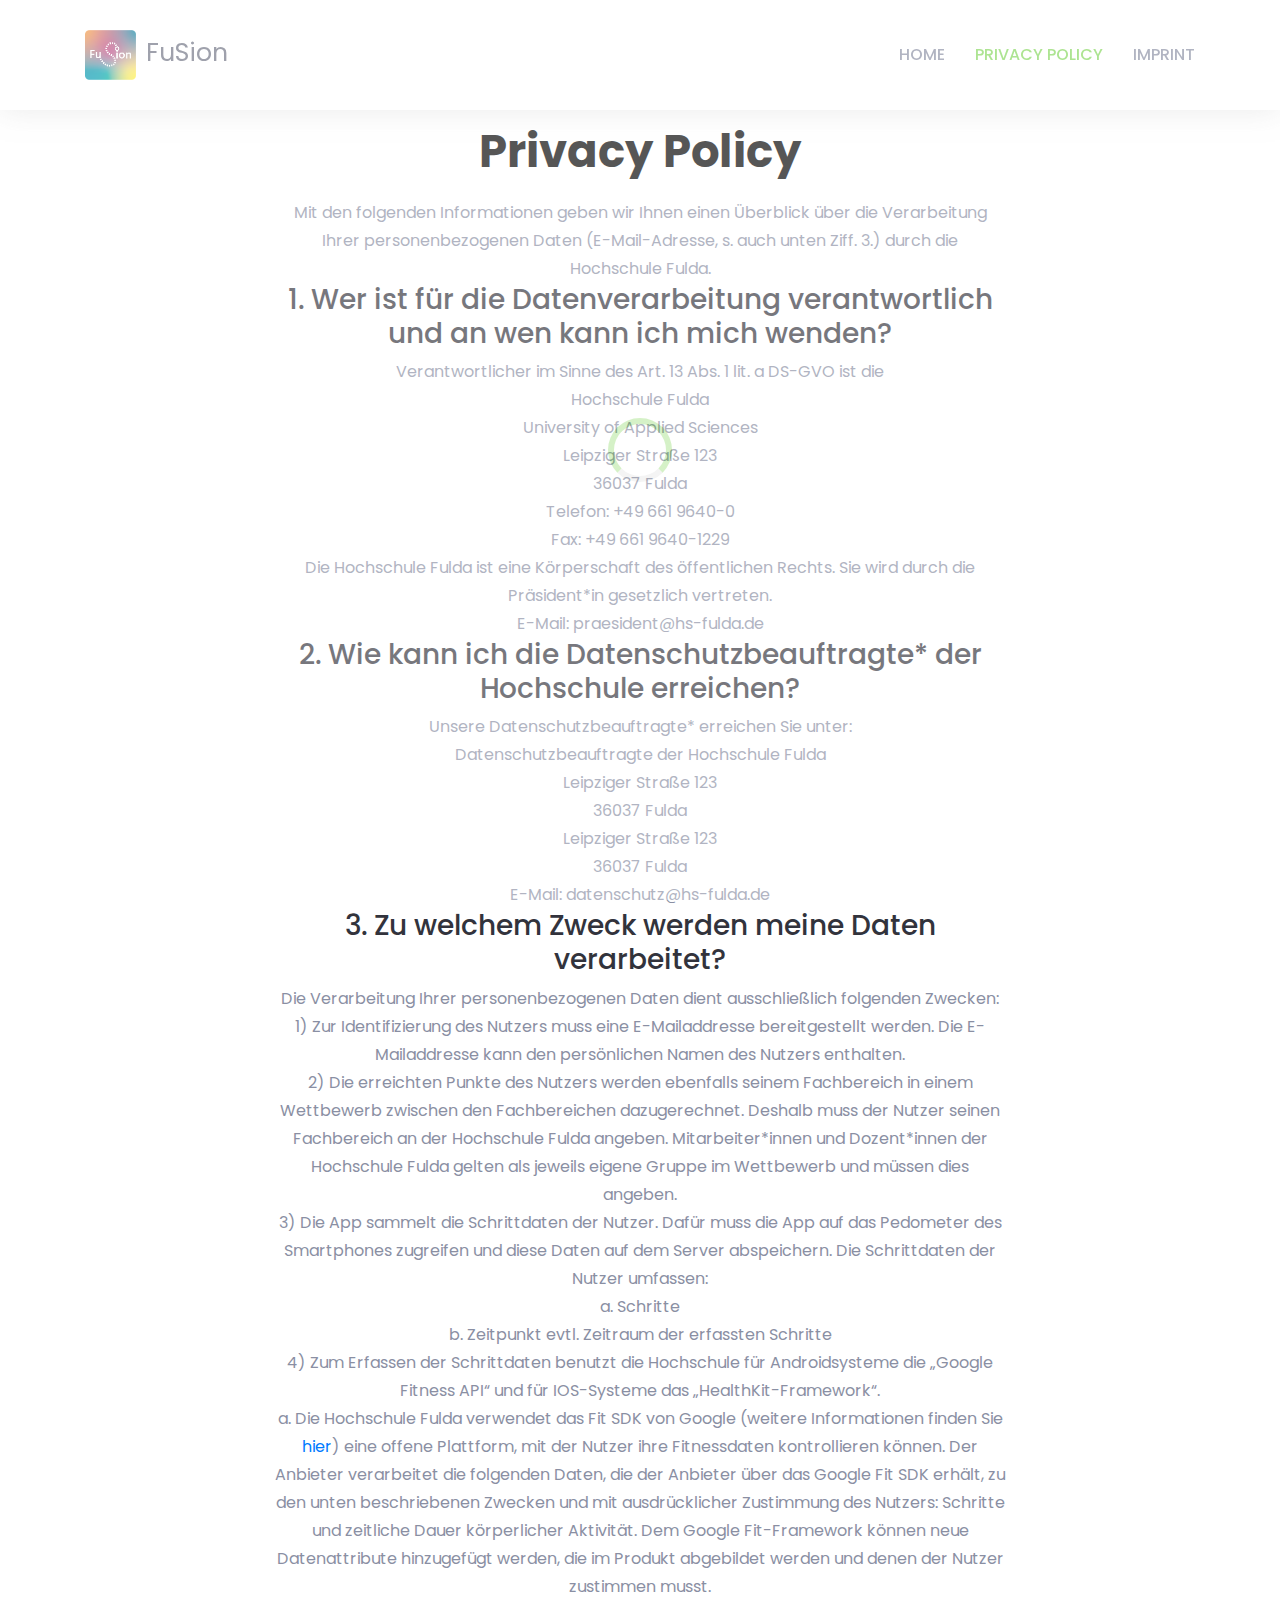
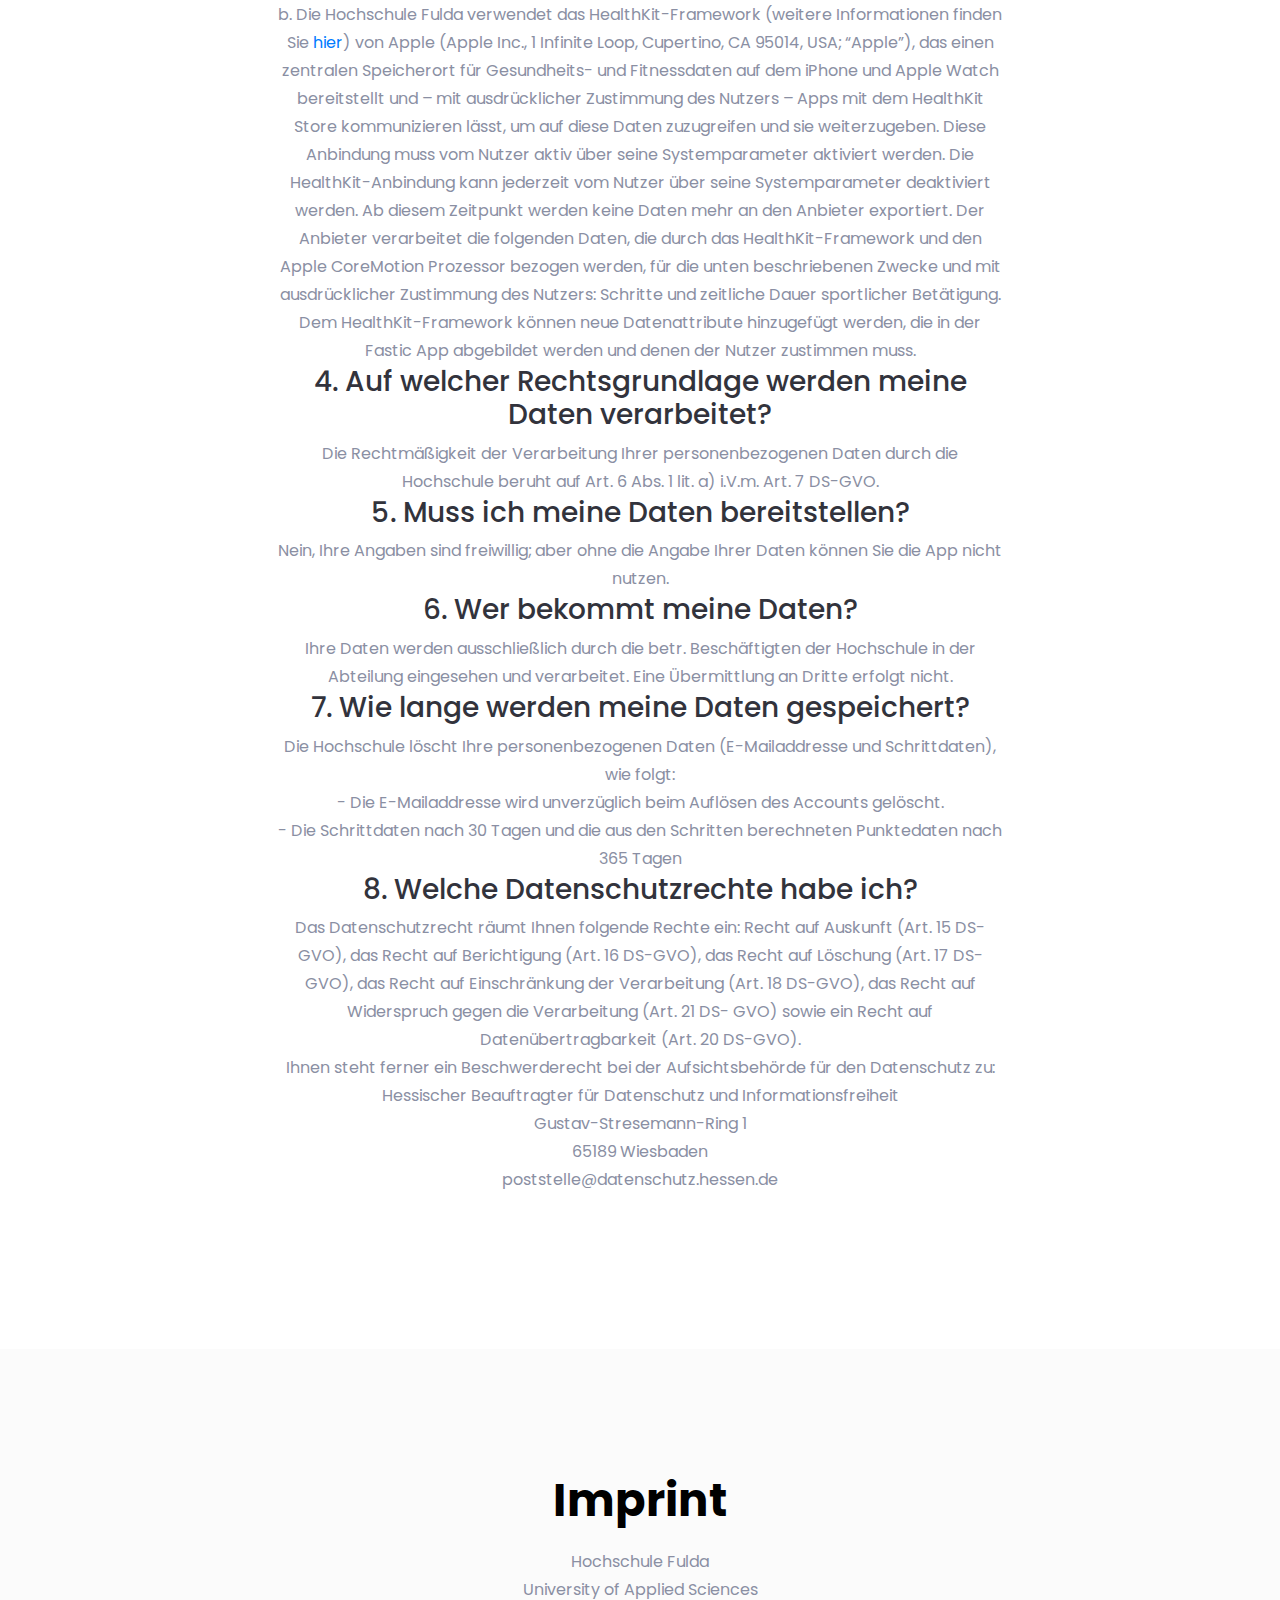
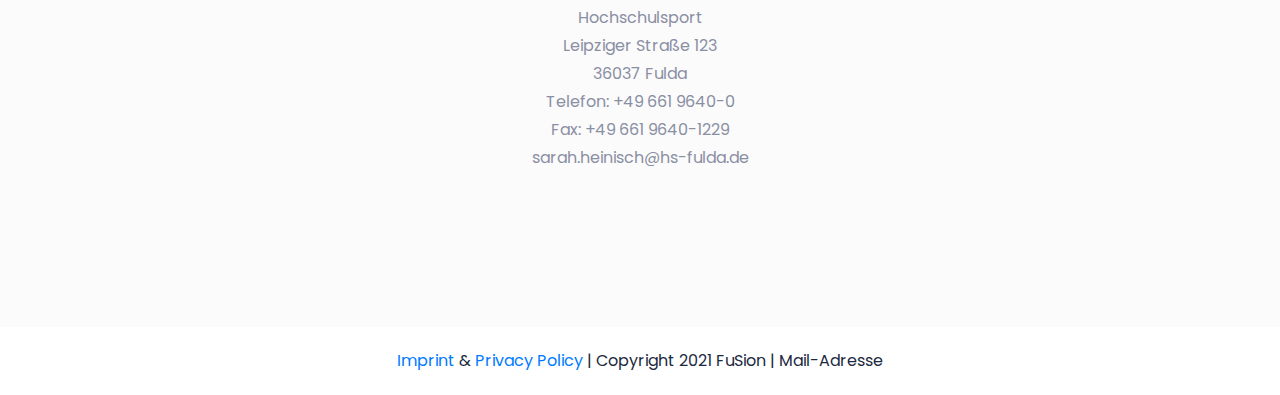
==== commit 1babdc0d: "Add logo to nav-bar" ====
--- a/privacypolicy.html
+++ b/privacypolicy.html
@@ -1,243 +1,380 @@
-<!doctype html>
+<!DOCTYPE html>
 <html lang="en">
-
-    <head>
-
-        <!--====== Required meta tags ======-->
-        <meta charset="utf-8">
-        <meta http-equiv="x-ua-compatible" content="ie=edge">
-        <meta name="privacy policy" content="">
-        <meta name="viewport" content="width=device-width, initial-scale=1, shrink-to-fit=no">
-
-        <!--====== Title ======-->
-        <title>FuSion - Privacy Policy</title>
-
-        <!--====== Title Icon ======-->
-        <link rel="shortcut icon" href="assets/images/logo.png" type="image/png">
-
-        <!--====== Bootstrap css ======-->
-        <link rel="stylesheet" href="assets/css/bootstrap.min.css">
-
-        <!--====== Line Icons css ======-->
-        <link rel="stylesheet" href="assets/css/LineIcons.css">
-
-        <!--====== Magnific Popup css ======-->
-        <link rel="stylesheet" href="assets/css/magnific-popup.css">
-
-        <!--====== Default css ======-->
-        <link rel="stylesheet" href="assets/css/default.css">
-
-        <!--====== Style css ======-->
-        <link rel="stylesheet" href="assets/css/style.css">
-    
-    </head>
-
-    <body>
-
-        <!--====== PRELOADER PART START ======-->
-
-        <div class="preloader">
-            <div class="loader_34">
-                <div class="ytp-spinner">
-                    <div class="ytp-spinner-container">
-                        <div class="ytp-spinner-rotator">
-                            <div class="ytp-spinner-left">
-                                <div class="ytp-spinner-circle"></div>
-                            </div>
-                            <div class="ytp-spinner-right">
-                                <div class="ytp-spinner-circle"></div>
-                            </div>
-                        </div>
-                    </div>
+  <head>
+    <!--====== Required meta tags ======-->
+    <meta charset="utf-8" />
+    <meta http-equiv="x-ua-compatible" content="ie=edge" />
+    <meta name="privacy policy" content="" />
+    <meta
+      name="viewport"
+      content="width=device-width, initial-scale=1, shrink-to-fit=no"
+    />
+
+    <!--====== Title ======-->
+    <title>FuSion - Privacy Policy</title>
+
+    <!--====== Title Icon ======-->
+    <link rel="shortcut icon" href="assets/images/logo.png" type="image/png" />
+
+    <!--====== Bootstrap css ======-->
+    <link rel="stylesheet" href="assets/css/bootstrap.min.css" />
+
+    <!--====== Line Icons css ======-->
+    <link rel="stylesheet" href="assets/css/LineIcons.css" />
+
+    <!--====== Magnific Popup css ======-->
+    <link rel="stylesheet" href="assets/css/magnific-popup.css" />
+
+    <!--====== Default css ======-->
+    <link rel="stylesheet" href="assets/css/default.css" />
+
+    <!--====== Style css ======-->
+    <link rel="stylesheet" href="assets/css/style.css" />
+  </head>
+
+  <body>
+    <!--====== PRELOADER PART START ======-->
+
+    <div class="preloader">
+      <div class="loader_34">
+        <div class="ytp-spinner">
+          <div class="ytp-spinner-container">
+            <div class="ytp-spinner-rotator">
+              <div class="ytp-spinner-left">
+                <div class="ytp-spinner-circle"></div>
+              </div>
+              <div class="ytp-spinner-right">
+                <div class="ytp-spinner-circle"></div>
+              </div>
+            </div>
+          </div>
+        </div>
+      </div>
+    </div>
+
+    <!--====== PRELOADER ENDS START ======-->
+
+    <!--====== HEADER PART START ======-->
+
+    <header id="home" class="header-area">
+      <div class="navigation fixed-top">
+        <div class="container">
+          <div class="row">
+            <div class="col-lg-12">
+              <nav class="navbar navbar-expand-lg">
+                <div id="logo">
+                  <img src="assets/images/logo.png" height="50px" />
                 </div>
-            </div>
-        </div>
-
-        <!--====== PRELOADER ENDS START ======-->
-
-        <!--====== HEADER PART START ======-->
-
-        <header id="home" class="header-area">
-            <div class="navigation fixed-top">
-                <div class="container">
-                    <div class="row">
-                        <div class="col-lg-12">
-                            <nav class="navbar navbar-expand-lg">
-                                <a class="navbar-brand" href="index.html">
-                                    FuSion
-                                </a> <!-- Logo -->
-                                <button class="navbar-toggler" type="button" data-toggle="collapse" data-target="#navbarSupportedContent" aria-controls="navbarSupportedContent" aria-expanded="false" aria-label="Toggle navigation">
-                                    <span class="toggler-icon"></span>
-                                    <span class="toggler-icon"></span>
-                                    <span class="toggler-icon"></span>
-                                </button>
-
-                                <div class="collapse navbar-collapse" id="navbarSupportedContent">
-                                    <ul class="navbar-nav ml-auto">
-                                        <li class="nav-item"><a class="page-scroll" href="index.html">Home</a></li>
-                                    <li class="nav-item active"><a class="page-scroll" href="#privacypolicy">Privacy Policy</a></li>
-                                    <li class="nav-item"><a class="page-scroll" href="#imprint">Imprint</a></li>
-                                    </ul>
-                                </div> <!-- navbar collapse -->
-                            </nav> <!-- navbar -->
-                        </div>
-                    </div> <!-- row -->
-                </div> <!-- container -->
-            </div> <!-- navigation -->
-        </header>
-
-        <!--====== HEADER PART ENDS ======-->
-
-        <!--====== PRIVACY POLICY PART START ======-->
-
-        <section id="privacypolicy" class="about-area pt-125 pb-130">
-            <div class="container">
-                <div class="row justify-content-center">
-                    <div class="col-lg-8">
-                        <div class="section-title text-center pb-25">
-                            <h2 class="title">Privacy Policy</h2>
-                            <p>Mit den folgenden Informationen geben wir Ihnen einen Überblick über die Verarbeitung Ihrer personenbezogenen Daten (E-Mail-Adresse, s. auch unten Ziff. 3.) durch die Hochschule Fulda.</p>
-                            <h3 class="h3">1.	Wer ist für die Datenverarbeitung verantwortlich und an wen kann ich mich wenden?</h3>
-                            <p>Verantwortlicher im Sinne des Art. 13 Abs. 1 lit. a DS-GVO ist die</p>
-                            <p>Hochschule Fulda</p>
-                            <p>University of Applied Sciences</p>
-                            <p>Leipziger Straße 123</p>
-                            <p>36037 Fulda</p>
-                            <p>Telefon: +49 661 9640-0</p>
-                            <p>Fax: +49 661 9640-1229</p>
-                            <p>Die Hochschule Fulda ist eine Körperschaft des öffentlichen Rechts.
-                                Sie wird durch die Präsident*in gesetzlich vertreten.
-                                </p>
-                            <p>E-Mail: praesident@hs-fulda.de</p>
-                            <h3 class="h3">2.	Wie kann ich die Datenschutzbeauftragte* der Hochschule erreichen?</h3>
-                            <p>Unsere Datenschutzbeauftragte* erreichen Sie unter:</p>
-                            <p>Datenschutzbeauftragte der Hochschule Fulda </p>
-                            <p>Leipziger Straße 123</p>
-                            <p>36037 Fulda</p>
-                            <p>Leipziger Straße 123</p>
-                            <p>36037 Fulda</p>
-                            <p>E-Mail: datenschutz@hs-fulda.de</p>
-                            <h3 class="h3">3.	Zu welchem Zweck werden meine Daten verarbeitet?</h3>
-                            <p>Die Verarbeitung Ihrer personenbezogenen Daten dient ausschließlich folgenden Zwecken:</p>
-                            <p>1)	Zur Identifizierung des Nutzers muss eine E-Mailaddresse bereitgestellt werden. Die E-Mailaddresse kann den persönlichen Namen des Nutzers enthalten.</p>
-                            <p>2)	Die erreichten Punkte des Nutzers werden ebenfalls seinem Fachbereich in einem Wettbewerb zwischen den Fachbereichen dazugerechnet. Deshalb muss der Nutzer seinen Fachbereich an der Hochschule Fulda angeben. Mitarbeiter*innen und Dozent*innen der Hochschule Fulda gelten als jeweils eigene Gruppe im Wettbewerb und müssen dies angeben.</p>
-                            <p>3)	Die App sammelt die Schrittdaten der Nutzer. Dafür muss die App auf das Pedometer des Smartphones zugreifen und diese Daten auf dem Server abspeichern. Die Schrittdaten der Nutzer umfassen:</p>
-                            <p>a.	Schritte</p>
-                            <p>b.	Zeitpunkt evtl. Zeitraum der erfassten Schritte</p>
-                            <p>4)	Zum Erfassen der Schrittdaten benutzt die Hochschule für Androidsysteme die „Google Fitness API“ und für IOS-Systeme das „HealthKit-Framework“.</p>
-                            <p>a.	Die Hochschule Fulda verwendet das Fit SDK von Google (weitere Informationen finden Sie unter: „https://developers.google.com/fit/policy“) eine offene Plattform, mit der Nutzer ihre Fitnessdaten kontrollieren können. Der Anbieter verarbeitet die folgenden Daten, die der Anbieter über das Google Fit SDK erhält, zu den unten beschriebenen Zwecken und mit ausdrücklicher Zustimmung des Nutzers: Schritte und zeitliche Dauer körperlicher Aktivität. Dem Google Fit-Framework können neue Datenattribute hinzugefügt werden, die im Produkt abgebildet werden und denen der Nutzer zustimmen musst.</p>
-                            <p>b.	Die Hochschule Fulda verwendet das HealthKit-Framework (für weitere Informationen siehe unter: „https://developer.apple.com/documentation/healthkit/protecting_user_privacy“) von Apple (Apple Inc., 1 Infinite Loop, Cupertino, CA 95014, USA; “Apple”), das einen zentralen Speicherort für Gesundheits- und Fitnessdaten auf dem iPhone und Apple Watch bereitstellt und – mit ausdrücklicher Zustimmung des Nutzers – Apps mit dem HealthKit Store kommunizieren lässt, um auf diese Daten zuzugreifen und sie weiterzugeben. Diese Anbindung muss vom Nutzer aktiv über seine Systemparameter aktiviert werden. Die HealthKit-Anbindung kann jederzeit vom Nutzer über seine Systemparameter deaktiviert werden. Ab diesem Zeitpunkt werden keine Daten mehr an den Anbieter exportiert. Der Anbieter verarbeitet die folgenden Daten, die durch das HealthKit-Framework und den Apple CoreMotion Prozessor bezogen werden, für die unten beschriebenen Zwecke und mit ausdrücklicher Zustimmung des Nutzers: Schritte und zeitliche Dauer sportlicher Betätigung. Dem HealthKit-Framework können neue Datenattribute hinzugefügt werden, die in der Fastic App abgebildet werden und denen der Nutzer zustimmen muss.</p>
-                            <h3 class="h3">4.	Auf welcher Rechtsgrundlage werden meine Daten verarbeitet?</h3>
-                            <p>Die Rechtmäßigkeit der Verarbeitung Ihrer personenbezogenen Daten durch die Hochschule beruht auf Art. 6 Abs. 1 lit. a) i.V.m. Art. 7 DS-GVO.</p>
-                            <h3 class="h3">5.	Muss ich meine Daten bereitstellen?</h3>
-                            <p>Nein, Ihre Angaben sind freiwillig; aber ohne die Angabe Ihrer Daten können Sie die App nicht nutzen.</p>
-                            <h3 class="h3">6.	Wer bekommt meine Daten?</h3>
-                            <p>Ihre Daten werden ausschließlich durch die betr. Beschäftigten der Hochschule in der Abteilung eingesehen und verarbeitet. Eine Übermittlung an Dritte erfolgt nicht.</p>
-                            <h3 class="h3">7.	Wie lange werden meine Daten gespeichert?</h3>
-                            <p>Die Hochschule löscht Ihre personenbezogenen Daten (E-Mailaddresse und Schrittdaten), wie folgt:</p>
-                            <p>-	 Die E-Mailaddresse wird unverzüglich beim Auflösen des Accounts gelöscht.</p>
-                            <p>-	 Die Schrittdaten nach 30 Tagen und die aus den Schritten berechneten Punktedaten nach 365 Tagen</p>
-                            <h3 class="h3">8.	Welche Datenschutzrechte habe ich?</h3>
-                            <p>Das Datenschutzrecht räumt Ihnen folgende Rechte ein: Recht auf Auskunft (Art. 15 DS-GVO), das Recht auf Berichtigung (Art. 16 DS-GVO), das Recht auf Löschung (Art. 17 DS-GVO), das Recht auf Einschränkung der Verarbeitung (Art. 18 DS-GVO), das Recht auf Widerspruch gegen die Verarbeitung (Art. 21 DS- GVO) sowie ein Recht auf Datenübertragbarkeit (Art. 20 DS-GVO). </p>
-                            <p>Ihnen steht ferner ein Beschwerderecht bei der Aufsichtsbehörde für den Datenschutz zu:</p>
-                            <p>Hessischer Beauftragter für Datenschutz und Informationsfreiheit</p>
-                            <p>Gustav-Stresemann-Ring 1</p>
-                            <p>65189 Wiesbaden</p>
-                            <p>poststelle@datenschutz.hessen.de</p>
-                        </div> <!-- section title -->
-                    </div>
-                </div> <!-- row -->
-            </div> <!-- container -->
-        </section>
-
-        <!--====== PRIVACY POLICY PART ENDS ======-->
-
-        <!--====== IMPRINT PART START ======-->
-
-        <section id="imprint" class="services-area gray-bg pt-125 pb-130">
-            <div class="container">
-                <div class="row justify-content-center">
-                    <div class="col-lg-8">
-                        <div class="section-title text-center pb-25">
-                            <h2 class="title">Imprint</h2>
-                            <p>Hochschule Fulda</p>
-                            <p>University of Applied Sciences</p>
-                            <p>Hochschulsport</p>
-                            <p>Leipziger Straße 123</p> 
-                            <p>36037 Fulda</p>
-                            <p>Telefon: +49 661 9640-0</p>
-                            <p>Fax: +49 661 9640-1229</p>
-                            <p>sarah.heinisch@hs-fulda.de</p>
-                        </div> <!-- section title -->
-                    </div>
-                </div> <!-- row -->
-            </div> <!-- container -->
-        </section>
-
-        <!--====== IMPRINT PART ENDS ======-->
-
-        <!--====== FOOTER PART START ======-->
-
-        <footer id="footer" class="footer-area">
-            <div class="footer-copyright pb-20">
-                <div class="container">
-                    <div class="row">
-                        <div class="col-lg-12">
-                            <div class="copyright-text text-center pt-20">
-                                <p>
-                                    <a href="https://uideck.com" rel="nofollow">Imprint</a>
-                                    &
-                                    <a href="privacypolicy.html" rel="nofollow">Privacy Policy</a>
-                                    | Copyright 2021 FuSion | Mail-Adresse
-                                </p>
-                            </div> <!-- copyright text -->
-                        </div>
-                    </div> <!-- row -->
-                </div> <!-- container -->
-            </div> <!-- footer widget -->
-        </footer>
-
-        <!--====== FOOTER PART ENDS ======-->
-
-        <!--====== BACK TOP TOP PART START ======-->
-
-        <a href="#" class="back-to-top"><i class="lni-chevron-up"></i></a>
-
-        <!--====== BACK TOP TOP PART ENDS ======-->
-
-
-
-
-        <!--====== jquery js ======-->
-        <script src="assets/js/vendor/modernizr-3.6.0.min.js"></script>
-        <script src="assets/js/vendor/jquery-1.12.4.min.js"></script>
-
-        <!--====== Bootstrap js ======-->
-        <script src="assets/js/bootstrap.min.js"></script>
-        <script src="assets/js/popper.min.js"></script>
-
-        <!--====== Magnific Popup js ======-->
-        <script src="assets/js/jquery.magnific-popup.min.js"></script>
-
-        <!--====== Parallax js ======-->
-        <script src="assets/js/parallax.min.js"></script>
-
-        <!--====== Counter Up js ======-->
-        <script src="assets/js/waypoints.min.js"></script>
-        <script src="assets/js/jquery.counterup.min.js"></script>
-
-
-        <!--====== Appear js ======-->
-        <script src="assets/js/jquery.appear.min.js"></script>
-
-        <!--====== Scrolling js ======-->
-        <script src="assets/js/scrolling-nav.js"></script>
-        <script src="assets/js/jquery.easing.min.js"></script>
-
-
-        <!--====== Main js ======-->
-        <script src="assets/js/main.js"></script>
-
-    </body>
-
-</html>+                <a class="navbar-brand" href="index.html"> FuSion </a>
+                <!-- Logo -->
+                <button
+                  class="navbar-toggler"
+                  type="button"
+                  data-toggle="collapse"
+                  data-target="#navbarSupportedContent"
+                  aria-controls="navbarSupportedContent"
+                  aria-expanded="false"
+                  aria-label="Toggle navigation"
+                >
+                  <span class="toggler-icon"></span>
+                  <span class="toggler-icon"></span>
+                  <span class="toggler-icon"></span>
+                </button>
+
+                <div
+                  class="collapse navbar-collapse"
+                  id="navbarSupportedContent"
+                >
+                  <ul class="navbar-nav ml-auto">
+                    <li class="nav-item">
+                      <a class="page-scroll" href="index.html">Home</a>
+                    </li>
+                    <li class="nav-item active">
+                      <a class="page-scroll" href="#privacypolicy"
+                        >Privacy Policy</a
+                      >
+                    </li>
+                    <li class="nav-item">
+                      <a class="page-scroll" href="#imprint">Imprint</a>
+                    </li>
+                  </ul>
+                </div>
+                <!-- navbar collapse -->
+              </nav>
+              <!-- navbar -->
+            </div>
+          </div>
+          <!-- row -->
+        </div>
+        <!-- container -->
+      </div>
+      <!-- navigation -->
+    </header>
+
+    <!--====== HEADER PART ENDS ======-->
+
+    <!--====== PRIVACY POLICY PART START ======-->
+
+    <section id="privacypolicy" class="about-area pt-125 pb-130">
+      <div class="container">
+        <div class="row justify-content-center">
+          <div class="col-lg-8">
+            <div class="section-title text-center pb-25">
+              <h2 class="title">Privacy Policy</h2>
+              <p>
+                Mit den folgenden Informationen geben wir Ihnen einen Überblick
+                über die Verarbeitung Ihrer personenbezogenen Daten
+                (E-Mail-Adresse, s. auch unten Ziff. 3.) durch die Hochschule
+                Fulda.
+              </p>
+              <h3 class="h3">
+                1. Wer ist für die Datenverarbeitung verantwortlich und an wen
+                kann ich mich wenden?
+              </h3>
+              <p>
+                Verantwortlicher im Sinne des Art. 13 Abs. 1 lit. a DS-GVO ist
+                die
+              </p>
+              <p>Hochschule Fulda</p>
+              <p>University of Applied Sciences</p>
+              <p>Leipziger Straße 123</p>
+              <p>36037 Fulda</p>
+              <p>Telefon: +49 661 9640-0</p>
+              <p>Fax: +49 661 9640-1229</p>
+              <p>
+                Die Hochschule Fulda ist eine Körperschaft des öffentlichen
+                Rechts. Sie wird durch die Präsident*in gesetzlich vertreten.
+              </p>
+              <p>E-Mail: praesident@hs-fulda.de</p>
+              <h3 class="h3">
+                2. Wie kann ich die Datenschutzbeauftragte* der Hochschule
+                erreichen?
+              </h3>
+              <p>Unsere Datenschutzbeauftragte* erreichen Sie unter:</p>
+              <p>Datenschutzbeauftragte der Hochschule Fulda</p>
+              <p>Leipziger Straße 123</p>
+              <p>36037 Fulda</p>
+              <p>Leipziger Straße 123</p>
+              <p>36037 Fulda</p>
+              <p>E-Mail: datenschutz@hs-fulda.de</p>
+              <h3 class="h3">
+                3. Zu welchem Zweck werden meine Daten verarbeitet?
+              </h3>
+              <p>
+                Die Verarbeitung Ihrer personenbezogenen Daten dient
+                ausschließlich folgenden Zwecken:
+              </p>
+              <p>
+                1) Zur Identifizierung des Nutzers muss eine E-Mailaddresse
+                bereitgestellt werden. Die E-Mailaddresse kann den persönlichen
+                Namen des Nutzers enthalten.
+              </p>
+              <p>
+                2) Die erreichten Punkte des Nutzers werden ebenfalls seinem
+                Fachbereich in einem Wettbewerb zwischen den Fachbereichen
+                dazugerechnet. Deshalb muss der Nutzer seinen Fachbereich an der
+                Hochschule Fulda angeben. Mitarbeiter*innen und Dozent*innen der
+                Hochschule Fulda gelten als jeweils eigene Gruppe im Wettbewerb
+                und müssen dies angeben.
+              </p>
+              <p>
+                3) Die App sammelt die Schrittdaten der Nutzer. Dafür muss die
+                App auf das Pedometer des Smartphones zugreifen und diese Daten
+                auf dem Server abspeichern. Die Schrittdaten der Nutzer
+                umfassen:
+              </p>
+              <p>a. Schritte</p>
+              <p>b. Zeitpunkt evtl. Zeitraum der erfassten Schritte</p>
+              <p>
+                4) Zum Erfassen der Schrittdaten benutzt die Hochschule für
+                Androidsysteme die „Google Fitness API“ und für IOS-Systeme das
+                „HealthKit-Framework“.
+              </p>
+              <p>
+                a. Die Hochschule Fulda verwendet das Fit SDK von Google
+                (weitere Informationen finden Sie
+                <a href="https://developers.google.com/fit/policy">hier</a>)
+                eine offene Plattform, mit der Nutzer ihre Fitnessdaten
+                kontrollieren können. Der Anbieter verarbeitet die folgenden
+                Daten, die der Anbieter über das Google Fit SDK erhält, zu den
+                unten beschriebenen Zwecken und mit ausdrücklicher Zustimmung
+                des Nutzers: Schritte und zeitliche Dauer körperlicher
+                Aktivität. Dem Google Fit-Framework können neue Datenattribute
+                hinzugefügt werden, die im Produkt abgebildet werden und denen
+                der Nutzer zustimmen musst.
+              </p>
+              <p>
+                b. Die Hochschule Fulda verwendet das HealthKit-Framework
+                (weitere Informationen finden Sie
+                <a
+                  href="https://developer.apple.com/documentation/healthkit/protecting_user_privacy"
+                  >hier</a
+                >) von Apple (Apple Inc., 1 Infinite Loop, Cupertino, CA 95014,
+                USA; “Apple”), das einen zentralen Speicherort für Gesundheits-
+                und Fitnessdaten auf dem iPhone und Apple Watch bereitstellt und
+                – mit ausdrücklicher Zustimmung des Nutzers – Apps mit dem
+                HealthKit Store kommunizieren lässt, um auf diese Daten
+                zuzugreifen und sie weiterzugeben. Diese Anbindung muss vom
+                Nutzer aktiv über seine Systemparameter aktiviert werden. Die
+                HealthKit-Anbindung kann jederzeit vom Nutzer über seine
+                Systemparameter deaktiviert werden. Ab diesem Zeitpunkt werden
+                keine Daten mehr an den Anbieter exportiert. Der Anbieter
+                verarbeitet die folgenden Daten, die durch das
+                HealthKit-Framework und den Apple CoreMotion Prozessor bezogen
+                werden, für die unten beschriebenen Zwecke und mit
+                ausdrücklicher Zustimmung des Nutzers: Schritte und zeitliche
+                Dauer sportlicher Betätigung. Dem HealthKit-Framework können
+                neue Datenattribute hinzugefügt werden, die in der Fastic App
+                abgebildet werden und denen der Nutzer zustimmen muss.
+              </p>
+              <h3 class="h3">
+                4. Auf welcher Rechtsgrundlage werden meine Daten verarbeitet?
+              </h3>
+              <p>
+                Die Rechtmäßigkeit der Verarbeitung Ihrer personenbezogenen
+                Daten durch die Hochschule beruht auf Art. 6 Abs. 1 lit. a)
+                i.V.m. Art. 7 DS-GVO.
+              </p>
+              <h3 class="h3">5. Muss ich meine Daten bereitstellen?</h3>
+              <p>
+                Nein, Ihre Angaben sind freiwillig; aber ohne die Angabe Ihrer
+                Daten können Sie die App nicht nutzen.
+              </p>
+              <h3 class="h3">6. Wer bekommt meine Daten?</h3>
+              <p>
+                Ihre Daten werden ausschließlich durch die betr. Beschäftigten
+                der Hochschule in der Abteilung eingesehen und verarbeitet. Eine
+                Übermittlung an Dritte erfolgt nicht.
+              </p>
+              <h3 class="h3">7. Wie lange werden meine Daten gespeichert?</h3>
+              <p>
+                Die Hochschule löscht Ihre personenbezogenen Daten
+                (E-Mailaddresse und Schrittdaten), wie folgt:
+              </p>
+              <p>
+                - Die E-Mailaddresse wird unverzüglich beim Auflösen des
+                Accounts gelöscht.
+              </p>
+              <p>
+                - Die Schrittdaten nach 30 Tagen und die aus den Schritten
+                berechneten Punktedaten nach 365 Tagen
+              </p>
+              <h3 class="h3">8. Welche Datenschutzrechte habe ich?</h3>
+              <p>
+                Das Datenschutzrecht räumt Ihnen folgende Rechte ein: Recht auf
+                Auskunft (Art. 15 DS-GVO), das Recht auf Berichtigung (Art. 16
+                DS-GVO), das Recht auf Löschung (Art. 17 DS-GVO), das Recht auf
+                Einschränkung der Verarbeitung (Art. 18 DS-GVO), das Recht auf
+                Widerspruch gegen die Verarbeitung (Art. 21 DS- GVO) sowie ein
+                Recht auf Datenübertragbarkeit (Art. 20 DS-GVO).
+              </p>
+              <p>
+                Ihnen steht ferner ein Beschwerderecht bei der Aufsichtsbehörde
+                für den Datenschutz zu:
+              </p>
+              <p>
+                Hessischer Beauftragter für Datenschutz und Informationsfreiheit
+              </p>
+              <p>Gustav-Stresemann-Ring 1</p>
+              <p>65189 Wiesbaden</p>
+              <p>poststelle@datenschutz.hessen.de</p>
+            </div>
+            <!-- section title -->
+          </div>
+        </div>
+        <!-- row -->
+      </div>
+      <!-- container -->
+    </section>
+
+    <!--====== PRIVACY POLICY PART ENDS ======-->
+
+    <!--====== IMPRINT PART START ======-->
+
+    <section id="imprint" class="services-area gray-bg pt-125 pb-130">
+      <div class="container">
+        <div class="row justify-content-center">
+          <div class="col-lg-8">
+            <div class="section-title text-center pb-25">
+              <h2 class="title">Imprint</h2>
+              <p>Hochschule Fulda</p>
+              <p>University of Applied Sciences</p>
+              <p>Hochschulsport</p>
+              <p>Leipziger Straße 123</p>
+              <p>36037 Fulda</p>
+              <p>Telefon: +49 661 9640-0</p>
+              <p>Fax: +49 661 9640-1229</p>
+              <p>sarah.heinisch@hs-fulda.de</p>
+            </div>
+            <!-- section title -->
+          </div>
+        </div>
+        <!-- row -->
+      </div>
+      <!-- container -->
+    </section>
+
+    <!--====== IMPRINT PART ENDS ======-->
+
+    <!--====== FOOTER PART START ======-->
+
+    <footer id="footer" class="footer-area">
+      <div class="footer-copyright pb-20">
+        <div class="container">
+          <div class="row">
+            <div class="col-lg-12">
+              <div class="copyright-text text-center pt-20">
+                <p>
+                  <a href="https://uideck.com" rel="nofollow">Imprint</a>
+                  &
+                  <a href="privacypolicy.html" rel="nofollow">Privacy Policy</a>
+                  | Copyright 2021 FuSion | Mail-Adresse
+                </p>
+              </div>
+              <!-- copyright text -->
+            </div>
+          </div>
+          <!-- row -->
+        </div>
+        <!-- container -->
+      </div>
+      <!-- footer widget -->
+    </footer>
+
+    <!--====== FOOTER PART ENDS ======-->
+
+    <!--====== BACK TOP TOP PART START ======-->
+
+    <a href="#" class="back-to-top"><i class="lni-chevron-up"></i></a>
+
+    <!--====== BACK TOP TOP PART ENDS ======-->
+
+    <!--====== jquery js ======-->
+    <script src="assets/js/vendor/modernizr-3.6.0.min.js"></script>
+    <script src="assets/js/vendor/jquery-1.12.4.min.js"></script>
+
+    <!--====== Bootstrap js ======-->
+    <script src="assets/js/bootstrap.min.js"></script>
+    <script src="assets/js/popper.min.js"></script>
+
+    <!--====== Magnific Popup js ======-->
+    <script src="assets/js/jquery.magnific-popup.min.js"></script>
+
+    <!--====== Parallax js ======-->
+    <script src="assets/js/parallax.min.js"></script>
+
+    <!--====== Counter Up js ======-->
+    <script src="assets/js/waypoints.min.js"></script>
+    <script src="assets/js/jquery.counterup.min.js"></script>
+
+    <!--====== Appear js ======-->
+    <script src="assets/js/jquery.appear.min.js"></script>
+
+    <!--====== Scrolling js ======-->
+    <script src="assets/js/scrolling-nav.js"></script>
+    <script src="assets/js/jquery.easing.min.js"></script>
+
+    <!--====== Main js ======-->
+    <script src="assets/js/main.js"></script>
+  </body>
+</html>
--- a/assets/css/style.css
+++ b/assets/css/style.css
@@ -35,33 +35,39 @@
   font-family: "Poppins", sans-serif;
   font-weight: normal;
   font-style: normal;
-  color: #8a8fa3; }
+  color: #8a8fa3;
+}
 
 * {
   margin: 0;
   padding: 0;
   -webkit-box-sizing: border-box;
   -moz-box-sizing: border-box;
-  box-sizing: border-box; }
+  box-sizing: border-box;
+}
 
 img {
-  max-width: 100%; }
+  max-width: 100%;
+}
 
 a:focus,
 input:focus,
 textarea:focus,
 button:focus {
   text-decoration: none;
-  outline: none; }
+  outline: none;
+}
 
 a:focus,
 a:hover {
-  text-decoration: none; }
+  text-decoration: none;
+}
 
 i,
 span,
 a {
-  display: inline-block; }
+  display: inline-block;
+}
 
 h1,
 h2,
@@ -72,48 +78,61 @@
   font-family: "Poppins", sans-serif;
   font-weight: 600;
   color: #32333c;
-  margin: 0px; }
+  margin: 0px;
+}
 
 h1 {
-  font-size: 60px; }
+  font-size: 60px;
+}
 
 h2 {
-  font-size: 36px; }
+  font-size: 36px;
+}
 
 h3 {
-  font-size: 28px; 
-  margin-top: 5; }
+  font-size: 28px;
+  margin-top: 5;
+}
 
 h4 {
-  font-size: 22px; }
+  font-size: 22px;
+}
 
 h5 {
-  font-size: 18px; }
+  font-size: 18px;
+}
 
 h6 {
-  font-size: 16px; }
-
-ul, ol {
+  font-size: 16px;
+}
+
+ul,
+ol {
   margin: 0px;
   padding: 0px;
-  list-style-type: none; }
+  list-style-type: none;
+}
 
 p {
   font-size: 16px;
   font-weight: 400;
   line-height: 28px;
   color: #8a8fa3;
-  margin: 0px; }
-  @media (max-width: 767px) {
-    p {
-      font-size: 15px; } }
+  margin: 0px;
+}
+@media (max-width: 767px) {
+  p {
+    font-size: 15px;
+  }
+}
 
 .bg_cover {
   background-position: center center;
   background-size: cover;
   background-repeat: no-repeat;
   width: 100%;
-  height: 100%; }
+  height: 100%;
+}
 
 /*===== All Button Style =====*/
 .main-btn {
@@ -126,7 +145,7 @@
   -moz-user-select: none;
   -ms-user-select: none;
   user-select: none;
-  border: 1px solid #84d65b ;
+  border: 1px solid #84d65b;
   padding: 0 40px;
   font-size: 15px;
   line-height: 48px;
@@ -142,33 +161,40 @@
   -webkit-box-shadow: 0px 5px 8px 0px rgba(132, 214, 91, 0.55);
   -moz-box-shadow: 0px 5px 8px 0px rgba(132, 214, 91, 0.55);
   box-shadow: 0px 5px 8px 0px rgba(132, 214, 91, 0.55);
-  background-color: #84d65b ;
-  text-transform: uppercase; }
-  .main-btn:hover {
-    background-color: #fff;
-    color: #84d65b ;
-    border-color: #84d65b ; }
-  .main-btn.main-btn-2 {
-    background-color: transparent;
-    color: #fff;
-    border-color: #fff;
-    -webkit-box-shadow: none;
-    -moz-box-shadow: none;
-    box-shadow: none; }
-    .main-btn.main-btn-2:hover {
-      background-color: #84d65b ;
-      color: #fff;
-      border-color: #84d65b ; }
+  background-color: #84d65b;
+  text-transform: uppercase;
+}
+.main-btn:hover {
+  background-color: #fff;
+  color: #84d65b;
+  border-color: #84d65b;
+}
+.main-btn.main-btn-2 {
+  background-color: transparent;
+  color: #fff;
+  border-color: #fff;
+  -webkit-box-shadow: none;
+  -moz-box-shadow: none;
+  box-shadow: none;
+}
+.main-btn.main-btn-2:hover {
+  background-color: #84d65b;
+  color: #fff;
+  border-color: #84d65b;
+}
 
 /*===== All Section Title Style =====*/
 .section-title .title {
   font-weight: 700;
   font-size: 45px;
   color: #000;
-  padding-bottom: 20px; }
-  @media (max-width: 767px) {
-    .section-title .title {
-      font-size: 30px; } }
+  padding-bottom: 20px;
+}
+@media (max-width: 767px) {
+  .section-title .title {
+    font-size: 30px;
+  }
+}
 
 /*===== All Preloader Style =====*/
 .preloader {
@@ -181,80 +207,110 @@
   width: 100%;
   /* Change Background Color */
   background: #fff;
-  z-index: 99999; }
-  .preloader .loader_34 {
-    display: table-cell;
-    vertical-align: middle;
-    text-align: center; }
-    .preloader .loader_34 .ytp-spinner {
-      position: absolute;
-      left: 50%;
-      top: 50%;
-      width: 64px;
-      margin-left: -32px;
-      z-index: 18;
-      pointer-events: none; }
-      .preloader .loader_34 .ytp-spinner .ytp-spinner-container {
-        pointer-events: none;
-        position: absolute;
-        width: 100%;
-        padding-bottom: 100%;
-        top: 50%;
-        left: 50%;
-        margin-top: -50%;
-        margin-left: -50%;
-        -webkit-animation: ytp-spinner-linspin 1568.23529647ms linear infinite;
-        -moz-animation: ytp-spinner-linspin 1568.23529647ms linear infinite;
-        -o-animation: ytp-spinner-linspin 1568.23529647ms linear infinite;
-        animation: ytp-spinner-linspin 1568.23529647ms linear infinite; }
-        .preloader .loader_34 .ytp-spinner .ytp-spinner-container .ytp-spinner-rotator {
-          position: absolute;
-          width: 100%;
-          height: 100%;
-          -webkit-animation: ytp-spinner-easespin 5332ms cubic-bezier(0.4, 0, 0.2, 1) infinite both;
-          -moz-animation: ytp-spinner-easespin 5332ms cubic-bezier(0.4, 0, 0.2, 1) infinite both;
-          -o-animation: ytp-spinner-easespin 5332ms cubic-bezier(0.4, 0, 0.2, 1) infinite both;
-          animation: ytp-spinner-easespin 5332ms cubic-bezier(0.4, 0, 0.2, 1) infinite both; }
-          .preloader .loader_34 .ytp-spinner .ytp-spinner-container .ytp-spinner-rotator .ytp-spinner-left {
-            position: absolute;
-            top: 0;
-            left: 0;
-            bottom: 0;
-            overflow: hidden;
-            right: 50%; }
-          .preloader .loader_34 .ytp-spinner .ytp-spinner-container .ytp-spinner-rotator .ytp-spinner-right {
-            position: absolute;
-            top: 0;
-            right: 0;
-            bottom: 0;
-            overflow: hidden;
-            left: 50%; }
-    .preloader .loader_34 .ytp-spinner-circle {
-      box-sizing: border-box;
-      position: absolute;
-      width: 200%;
-      height: 100%;
-      border-style: solid;
-      /* Spinner Color */
-      border-color: #84d65b #84d65b #ddd;
-      border-radius: 50%;
-      border-width: 6px; }
-    .preloader .loader_34 .ytp-spinner-left .ytp-spinner-circle {
-      left: 0;
-      right: -100%;
-      border-right-color: #ddd;
-      -webkit-animation: ytp-spinner-left-spin 1333ms cubic-bezier(0.4, 0, 0.2, 1) infinite both;
-      -moz-animation: ytp-spinner-left-spin 1333ms cubic-bezier(0.4, 0, 0.2, 1) infinite both;
-      -o-animation: ytp-spinner-left-spin 1333ms cubic-bezier(0.4, 0, 0.2, 1) infinite both;
-      animation: ytp-spinner-left-spin 1333ms cubic-bezier(0.4, 0, 0.2, 1) infinite both; }
-    .preloader .loader_34 .ytp-spinner-right .ytp-spinner-circle {
-      left: -100%;
-      right: 0;
-      border-left-color: #ddd;
-      -webkit-animation: ytp-right-spin 1333ms cubic-bezier(0.4, 0, 0.2, 1) infinite both;
-      -moz-animation: ytp-right-spin 1333ms cubic-bezier(0.4, 0, 0.2, 1) infinite both;
-      -o-animation: ytp-right-spin 1333ms cubic-bezier(0.4, 0, 0.2, 1) infinite both;
-      animation: ytp-right-spin 1333ms cubic-bezier(0.4, 0, 0.2, 1) infinite both; }
+  z-index: 99999;
+}
+.preloader .loader_34 {
+  display: table-cell;
+  vertical-align: middle;
+  text-align: center;
+}
+.preloader .loader_34 .ytp-spinner {
+  position: absolute;
+  left: 50%;
+  top: 50%;
+  width: 64px;
+  margin-left: -32px;
+  z-index: 18;
+  pointer-events: none;
+}
+.preloader .loader_34 .ytp-spinner .ytp-spinner-container {
+  pointer-events: none;
+  position: absolute;
+  width: 100%;
+  padding-bottom: 100%;
+  top: 50%;
+  left: 50%;
+  margin-top: -50%;
+  margin-left: -50%;
+  -webkit-animation: ytp-spinner-linspin 1568.23529647ms linear infinite;
+  -moz-animation: ytp-spinner-linspin 1568.23529647ms linear infinite;
+  -o-animation: ytp-spinner-linspin 1568.23529647ms linear infinite;
+  animation: ytp-spinner-linspin 1568.23529647ms linear infinite;
+}
+.preloader .loader_34 .ytp-spinner .ytp-spinner-container .ytp-spinner-rotator {
+  position: absolute;
+  width: 100%;
+  height: 100%;
+  -webkit-animation: ytp-spinner-easespin 5332ms cubic-bezier(0.4, 0, 0.2, 1)
+    infinite both;
+  -moz-animation: ytp-spinner-easespin 5332ms cubic-bezier(0.4, 0, 0.2, 1)
+    infinite both;
+  -o-animation: ytp-spinner-easespin 5332ms cubic-bezier(0.4, 0, 0.2, 1)
+    infinite both;
+  animation: ytp-spinner-easespin 5332ms cubic-bezier(0.4, 0, 0.2, 1) infinite
+    both;
+}
+.preloader
+  .loader_34
+  .ytp-spinner
+  .ytp-spinner-container
+  .ytp-spinner-rotator
+  .ytp-spinner-left {
+  position: absolute;
+  top: 0;
+  left: 0;
+  bottom: 0;
+  overflow: hidden;
+  right: 50%;
+}
+.preloader
+  .loader_34
+  .ytp-spinner
+  .ytp-spinner-container
+  .ytp-spinner-rotator
+  .ytp-spinner-right {
+  position: absolute;
+  top: 0;
+  right: 0;
+  bottom: 0;
+  overflow: hidden;
+  left: 50%;
+}
+.preloader .loader_34 .ytp-spinner-circle {
+  box-sizing: border-box;
+  position: absolute;
+  width: 200%;
+  height: 100%;
+  border-style: solid;
+  /* Spinner Color */
+  border-color: #84d65b #84d65b #ddd;
+  border-radius: 50%;
+  border-width: 6px;
+}
+.preloader .loader_34 .ytp-spinner-left .ytp-spinner-circle {
+  left: 0;
+  right: -100%;
+  border-right-color: #ddd;
+  -webkit-animation: ytp-spinner-left-spin 1333ms cubic-bezier(0.4, 0, 0.2, 1)
+    infinite both;
+  -moz-animation: ytp-spinner-left-spin 1333ms cubic-bezier(0.4, 0, 0.2, 1)
+    infinite both;
+  -o-animation: ytp-spinner-left-spin 1333ms cubic-bezier(0.4, 0, 0.2, 1)
+    infinite both;
+  animation: ytp-spinner-left-spin 1333ms cubic-bezier(0.4, 0, 0.2, 1) infinite
+    both;
+}
+.preloader .loader_34 .ytp-spinner-right .ytp-spinner-circle {
+  left: -100%;
+  right: 0;
+  border-left-color: #ddd;
+  -webkit-animation: ytp-right-spin 1333ms cubic-bezier(0.4, 0, 0.2, 1) infinite
+    both;
+  -moz-animation: ytp-right-spin 1333ms cubic-bezier(0.4, 0, 0.2, 1) infinite
+    both;
+  -o-animation: ytp-right-spin 1333ms cubic-bezier(0.4, 0, 0.2, 1) infinite both;
+  animation: ytp-right-spin 1333ms cubic-bezier(0.4, 0, 0.2, 1) infinite both;
+}
 
 /* Preloader Animations */
 @-webkit-keyframes ytp-spinner-linspin {
@@ -263,188 +319,226 @@
     -moz-transform: rotate(360deg);
     -ms-transform: rotate(360deg);
     -o-transform: rotate(360deg);
-    transform: rotate(360deg); } }
+    transform: rotate(360deg);
+  }
+}
 @keyframes ytp-spinner-linspin {
   to {
     -webkit-transform: rotate(360deg);
     -moz-transform: rotate(360deg);
     -ms-transform: rotate(360deg);
     -o-transform: rotate(360deg);
-    transform: rotate(360deg); } }
+    transform: rotate(360deg);
+  }
+}
 @-webkit-keyframes ytp-spinner-easespin {
   12.5% {
     -webkit-transform: rotate(135deg);
     -moz-transform: rotate(135deg);
     -ms-transform: rotate(135deg);
     -o-transform: rotate(135deg);
-    transform: rotate(135deg); }
+    transform: rotate(135deg);
+  }
   25% {
     -webkit-transform: rotate(270deg);
     -moz-transform: rotate(270deg);
     -ms-transform: rotate(270deg);
     -o-transform: rotate(270deg);
-    transform: rotate(270deg); }
+    transform: rotate(270deg);
+  }
   37.5% {
     -webkit-transform: rotate(405deg);
     -moz-transform: rotate(405deg);
     -ms-transform: rotate(405deg);
     -o-transform: rotate(405deg);
-    transform: rotate(405deg); }
+    transform: rotate(405deg);
+  }
   50% {
     -webkit-transform: rotate(540deg);
     -moz-transform: rotate(540deg);
     -ms-transform: rotate(540deg);
     -o-transform: rotate(540deg);
-    transform: rotate(540deg); }
+    transform: rotate(540deg);
+  }
   62.5% {
     -webkit-transform: rotate(675deg);
     -moz-transform: rotate(675deg);
     -ms-transform: rotate(675deg);
     -o-transform: rotate(675deg);
-    transform: rotate(675deg); }
+    transform: rotate(675deg);
+  }
   75% {
     -webkit-transform: rotate(810deg);
     -moz-transform: rotate(810deg);
     -ms-transform: rotate(810deg);
     -o-transform: rotate(810deg);
-    transform: rotate(810deg); }
+    transform: rotate(810deg);
+  }
   87.5% {
     -webkit-transform: rotate(945deg);
     -moz-transform: rotate(945deg);
     -ms-transform: rotate(945deg);
     -o-transform: rotate(945deg);
-    transform: rotate(945deg); }
+    transform: rotate(945deg);
+  }
   to {
     -webkit-transform: rotate(1080deg);
     -moz-transform: rotate(1080deg);
     -ms-transform: rotate(1080deg);
     -o-transform: rotate(1080deg);
-    transform: rotate(1080deg); } }
+    transform: rotate(1080deg);
+  }
+}
 @keyframes ytp-spinner-easespin {
   12.5% {
     -webkit-transform: rotate(135deg);
     -moz-transform: rotate(135deg);
     -ms-transform: rotate(135deg);
     -o-transform: rotate(135deg);
-    transform: rotate(135deg); }
+    transform: rotate(135deg);
+  }
   25% {
     -webkit-transform: rotate(270deg);
     -moz-transform: rotate(270deg);
     -ms-transform: rotate(270deg);
     -o-transform: rotate(270deg);
-    transform: rotate(270deg); }
+    transform: rotate(270deg);
+  }
   37.5% {
     -webkit-transform: rotate(405deg);
     -moz-transform: rotate(405deg);
     -ms-transform: rotate(405deg);
     -o-transform: rotate(405deg);
-    transform: rotate(405deg); }
+    transform: rotate(405deg);
+  }
   50% {
     -webkit-transform: rotate(540deg);
     -moz-transform: rotate(540deg);
     -ms-transform: rotate(540deg);
     -o-transform: rotate(540deg);
-    transform: rotate(540deg); }
+    transform: rotate(540deg);
+  }
   62.5% {
     -webkit-transform: rotate(675deg);
     -moz-transform: rotate(675deg);
     -ms-transform: rotate(675deg);
     -o-transform: rotate(675deg);
-    transform: rotate(675deg); }
+    transform: rotate(675deg);
+  }
   75% {
     -webkit-transform: rotate(810deg);
     -moz-transform: rotate(810deg);
     -ms-transform: rotate(810deg);
     -o-transform: rotate(810deg);
-    transform: rotate(810deg); }
+    transform: rotate(810deg);
+  }
   87.5% {
     -webkit-transform: rotate(945deg);
     -moz-transform: rotate(945deg);
     -ms-transform: rotate(945deg);
     -o-transform: rotate(945deg);
-    transform: rotate(945deg); }
+    transform: rotate(945deg);
+  }
   to {
     -webkit-transform: rotate(1080deg);
     -moz-transform: rotate(1080deg);
     -ms-transform: rotate(1080deg);
     -o-transform: rotate(1080deg);
-    transform: rotate(1080deg); } }
+    transform: rotate(1080deg);
+  }
+}
 @-webkit-keyframes ytp-spinner-left-spin {
   0% {
     -webkit-transform: rotate(130deg);
     -moz-transform: rotate(130deg);
     -ms-transform: rotate(130deg);
     -o-transform: rotate(130deg);
-    transform: rotate(130deg); }
+    transform: rotate(130deg);
+  }
   50% {
     -webkit-transform: rotate(-5deg);
     -moz-transform: rotate(-5deg);
     -ms-transform: rotate(-5deg);
     -o-transform: rotate(-5deg);
-    transform: rotate(-5deg); }
+    transform: rotate(-5deg);
+  }
   to {
     -webkit-transform: rotate(130deg);
     -moz-transform: rotate(130deg);
     -ms-transform: rotate(130deg);
     -o-transform: rotate(130deg);
-    transform: rotate(130deg); } }
+    transform: rotate(130deg);
+  }
+}
 @keyframes ytp-spinner-left-spin {
   0% {
     -webkit-transform: rotate(130deg);
     -moz-transform: rotate(130deg);
     -ms-transform: rotate(130deg);
     -o-transform: rotate(130deg);
-    transform: rotate(130deg); }
+    transform: rotate(130deg);
+  }
   50% {
     -webkit-transform: rotate(-5deg);
     -moz-transform: rotate(-5deg);
     -ms-transform: rotate(-5deg);
     -o-transform: rotate(-5deg);
-    transform: rotate(-5deg); }
+    transform: rotate(-5deg);
+  }
   to {
     -webkit-transform: rotate(130deg);
     -moz-transform: rotate(130deg);
     -ms-transform: rotate(130deg);
     -o-transform: rotate(130deg);
-    transform: rotate(130deg); } }
+    transform: rotate(130deg);
+  }
+}
 @-webkit-keyframes ytp-right-spin {
   0% {
     -webkit-transform: rotate(-130deg);
     -moz-transform: rotate(-130deg);
     -ms-transform: rotate(-130deg);
     -o-transform: rotate(-130deg);
-    transform: rotate(-130deg); }
+    transform: rotate(-130deg);
+  }
   50% {
     -webkit-transform: rotate(5deg);
     -moz-transform: rotate(5deg);
     -ms-transform: rotate(5deg);
     -o-transform: rotate(5deg);
-    transform: rotate(5deg); }
+    transform: rotate(5deg);
+  }
   to {
     -webkit-transform: rotate(-130deg);
     -moz-transform: rotate(-130deg);
     -ms-transform: rotate(-130deg);
     -o-transform: rotate(-130deg);
-    transform: rotate(-130deg); } }
+    transform: rotate(-130deg);
+  }
+}
 @keyframes ytp-right-spin {
   0% {
     -webkit-transform: rotate(-130deg);
     -moz-transform: rotate(-130deg);
     -ms-transform: rotate(-130deg);
     -o-transform: rotate(-130deg);
-    transform: rotate(-130deg); }
+    transform: rotate(-130deg);
+  }
   50% {
     -webkit-transform: rotate(5deg);
     -moz-transform: rotate(5deg);
     -ms-transform: rotate(5deg);
     -o-transform: rotate(5deg);
-    transform: rotate(5deg); }
+    transform: rotate(5deg);
+  }
   to {
     -webkit-transform: rotate(-130deg);
     -moz-transform: rotate(-130deg);
     -ms-transform: rotate(-130deg);
     -o-transform: rotate(-130deg);
-    transform: rotate(-130deg); } }
+    transform: rotate(-130deg);
+  }
+}
 /*===========================
     2.HEADER css 
 ===========================*/
@@ -458,125 +552,153 @@
   -moz-transition: all 0.3s ease-out 0s;
   -ms-transition: all 0.3s ease-out 0s;
   -o-transition: all 0.3s ease-out 0s;
-  transition: all 0.3s ease-out 0s; }
-  .navigation.sticky {
-    padding: 20px 0;
-    -webkit-transition: all 0.3s ease-out 0s;
-    -moz-transition: all 0.3s ease-out 0s;
-    -ms-transition: all 0.3s ease-out 0s;
-    -o-transition: all 0.3s ease-out 0s;
-    transition: all 0.3s ease-out 0s; }
-  .navigation .navbar {
-    padding: 0;
-    position: relative; }
-    .navigation .navbar .navbar-brand {
-      padding-top: 0;
-      padding-bottom: 5px;
-      font-size: 25px;
-      color: #6e7282; }
-    .navigation .navbar .navbar-toggler {
-      padding: 2px 6px; }
-      .navigation .navbar .navbar-toggler .toggler-icon {
-        width: 30px;
-        height: 2px;
-        background-color: #32333c;
-        margin: 5px 0;
-        display: block;
-        position: relative;
-        -webkit-transition: all 0.3s ease-out 0s;
-        -moz-transition: all 0.3s ease-out 0s;
-        -ms-transition: all 0.3s ease-out 0s;
-        -o-transition: all 0.3s ease-out 0s;
-        transition: all 0.3s ease-out 0s; }
-      .navigation .navbar .navbar-toggler.active .toggler-icon:nth-of-type(1) {
-        -webkit-transform: rotate(45deg);
-        -moz-transform: rotate(45deg);
-        -ms-transform: rotate(45deg);
-        -o-transform: rotate(45deg);
-        transform: rotate(45deg);
-        top: 7px; }
-      .navigation .navbar .navbar-toggler.active .toggler-icon:nth-of-type(2) {
-        opacity: 0; }
-      .navigation .navbar .navbar-toggler.active .toggler-icon:nth-of-type(3) {
-        -webkit-transform: rotate(135deg);
-        -moz-transform: rotate(135deg);
-        -ms-transform: rotate(135deg);
-        -o-transform: rotate(135deg);
-        transform: rotate(135deg);
-        top: -7px; }
-    @media only screen and (min-width: 768px) and (max-width: 991px) {
-      .navigation .navbar .navbar-collapse {
-        position: absolute;
-        top: 158%;
-        left: 0;
-        width: 100%;
-        background-color: #fff;
-        z-index: 99;
-        -webkit-box-shadow: 0px 10px 15px 0px rgba(134, 134, 134, 0.15);
-        -moz-box-shadow: 0px 10px 15px 0px rgba(134, 134, 134, 0.15);
-        box-shadow: 0px 10px 15px 0px rgba(134, 134, 134, 0.15);
-        padding: 3px 12px; } }
-    @media (max-width: 767px) {
-      .navigation .navbar .navbar-collapse {
-        position: absolute;
-        top: 158%;
-        left: 0;
-        width: 100%;
-        background-color: #fff;
-        z-index: 99;
-        -webkit-box-shadow: 0px 10px 15px 0px rgba(134, 134, 134, 0.15);
-        -moz-box-shadow: 0px 10px 15px 0px rgba(134, 134, 134, 0.15);
-        box-shadow: 0px 10px 15px 0px rgba(134, 134, 134, 0.15);
-        padding: 3px 12px; } }
-    .navigation .navbar .navbar-nav .nav-item {
-      margin-left: 30px; }
-      @media only screen and (min-width: 768px) and (max-width: 991px) {
-        .navigation .navbar .navbar-nav .nav-item {
-          margin: 4px 0; } }
-      @media (max-width: 767px) {
-        .navigation .navbar .navbar-nav .nav-item {
-          margin: 4px 0; } }
-      .navigation .navbar .navbar-nav .nav-item:first-child {
-        margin-left: 0; }
-      .navigation .navbar .navbar-nav .nav-item a {
-        text-transform: uppercase;
-        font-size: 16px;
-        color: #8a8fa3;
-        font-weight: 500;
-        position: relative;
-        -webkit-transition: all 0.3s ease-out 0s;
-        -moz-transition: all 0.3s ease-out 0s;
-        -ms-transition: all 0.3s ease-out 0s;
-        -o-transition: all 0.3s ease-out 0s;
-        transition: all 0.3s ease-out 0s; }
-        .navigation .navbar .navbar-nav .nav-item a::before {
-          position: absolute;
-          content: '';
-          width: 3px;
-          height: 0;
-          background-color: #84d65b ;
-          left: 50%;
-          top: -50px;
-          -webkit-transform: translateX(-50%);
-          -moz-transform: translateX(-50%);
-          -ms-transform: translateX(-50%);
-          -o-transform: translateX(-50%);
-          transform: translateX(-50%);
-          -webkit-transition: all 0.3s ease-out 0s;
-          -moz-transition: all 0.3s ease-out 0s;
-          -ms-transition: all 0.3s ease-out 0s;
-          -o-transition: all 0.3s ease-out 0s;
-          transition: all 0.3s ease-out 0s; }
-          @media only screen and (min-width: 768px) and (max-width: 991px) {
-            .navigation .navbar .navbar-nav .nav-item a::before {
-              display: none; } }
-          @media (max-width: 767px) {
-            .navigation .navbar .navbar-nav .nav-item a::before {
-              display: none; } }
-      .navigation .navbar .navbar-nav .nav-item.active a, .navigation .navbar .navbar-nav .nav-item:hover a {
-        color: #84d65b ; }
-        .navigation .navbar .navbar-nav .nav-item.active a::before, .navigation .navbar .navbar-nav .nav-item:hover a::before {
-          }
+  transition: all 0.3s ease-out 0s;
+}
+.navigation.sticky {
+  padding: 20px 0;
+  -webkit-transition: all 0.3s ease-out 0s;
+  -moz-transition: all 0.3s ease-out 0s;
+  -ms-transition: all 0.3s ease-out 0s;
+  -o-transition: all 0.3s ease-out 0s;
+  transition: all 0.3s ease-out 0s;
+}
+.navigation .navbar {
+  padding: 0;
+  position: relative;
+}
+.navigation .navbar .navbar-brand {
+  padding-top: 0;
+  padding-bottom: 5px;
+  font-size: 25px;
+  color: #6e7282;
+}
+.navigation .navbar .navbar-toggler {
+  padding: 2px 6px;
+}
+.navigation .navbar .navbar-toggler .toggler-icon {
+  width: 30px;
+  height: 2px;
+  background-color: #32333c;
+  margin: 5px 0;
+  display: block;
+  position: relative;
+  -webkit-transition: all 0.3s ease-out 0s;
+  -moz-transition: all 0.3s ease-out 0s;
+  -ms-transition: all 0.3s ease-out 0s;
+  -o-transition: all 0.3s ease-out 0s;
+  transition: all 0.3s ease-out 0s;
+}
+.navigation .navbar .navbar-toggler.active .toggler-icon:nth-of-type(1) {
+  -webkit-transform: rotate(45deg);
+  -moz-transform: rotate(45deg);
+  -ms-transform: rotate(45deg);
+  -o-transform: rotate(45deg);
+  transform: rotate(45deg);
+  top: 7px;
+}
+.navigation .navbar .navbar-toggler.active .toggler-icon:nth-of-type(2) {
+  opacity: 0;
+}
+.navigation .navbar .navbar-toggler.active .toggler-icon:nth-of-type(3) {
+  -webkit-transform: rotate(135deg);
+  -moz-transform: rotate(135deg);
+  -ms-transform: rotate(135deg);
+  -o-transform: rotate(135deg);
+  transform: rotate(135deg);
+  top: -7px;
+}
+@media only screen and (min-width: 768px) and (max-width: 991px) {
+  .navigation .navbar .navbar-collapse {
+    position: absolute;
+    top: 158%;
+    left: 0;
+    width: 100%;
+    background-color: #fff;
+    z-index: 99;
+    -webkit-box-shadow: 0px 10px 15px 0px rgba(134, 134, 134, 0.15);
+    -moz-box-shadow: 0px 10px 15px 0px rgba(134, 134, 134, 0.15);
+    box-shadow: 0px 10px 15px 0px rgba(134, 134, 134, 0.15);
+    padding: 3px 12px;
+  }
+}
+@media (max-width: 767px) {
+  .navigation .navbar .navbar-collapse {
+    position: absolute;
+    top: 158%;
+    left: 0;
+    width: 100%;
+    background-color: #fff;
+    z-index: 99;
+    -webkit-box-shadow: 0px 10px 15px 0px rgba(134, 134, 134, 0.15);
+    -moz-box-shadow: 0px 10px 15px 0px rgba(134, 134, 134, 0.15);
+    box-shadow: 0px 10px 15px 0px rgba(134, 134, 134, 0.15);
+    padding: 3px 12px;
+  }
+}
+.navigation .navbar .navbar-nav .nav-item {
+  margin-left: 30px;
+}
+@media only screen and (min-width: 768px) and (max-width: 991px) {
+  .navigation .navbar .navbar-nav .nav-item {
+    margin: 4px 0;
+  }
+}
+@media (max-width: 767px) {
+  .navigation .navbar .navbar-nav .nav-item {
+    margin: 4px 0;
+  }
+}
+.navigation .navbar .navbar-nav .nav-item:first-child {
+  margin-left: 0;
+}
+.navigation .navbar .navbar-nav .nav-item a {
+  text-transform: uppercase;
+  font-size: 16px;
+  color: #8a8fa3;
+  font-weight: 500;
+  position: relative;
+  -webkit-transition: all 0.3s ease-out 0s;
+  -moz-transition: all 0.3s ease-out 0s;
+  -ms-transition: all 0.3s ease-out 0s;
+  -o-transition: all 0.3s ease-out 0s;
+  transition: all 0.3s ease-out 0s;
+}
+.navigation .navbar .navbar-nav .nav-item a::before {
+  position: absolute;
+  content: "";
+  width: 3px;
+  height: 0;
+  background-color: #84d65b;
+  left: 50%;
+  top: -50px;
+  -webkit-transform: translateX(-50%);
+  -moz-transform: translateX(-50%);
+  -ms-transform: translateX(-50%);
+  -o-transform: translateX(-50%);
+  transform: translateX(-50%);
+  -webkit-transition: all 0.3s ease-out 0s;
+  -moz-transition: all 0.3s ease-out 0s;
+  -ms-transition: all 0.3s ease-out 0s;
+  -o-transition: all 0.3s ease-out 0s;
+  transition: all 0.3s ease-out 0s;
+}
+@media only screen and (min-width: 768px) and (max-width: 991px) {
+  .navigation .navbar .navbar-nav .nav-item a::before {
+    display: none;
+  }
+}
+@media (max-width: 767px) {
+  .navigation .navbar .navbar-nav .nav-item a::before {
+    display: none;
+  }
+}
+.navigation .navbar .navbar-nav .nav-item.active a,
+.navigation .navbar .navbar-nav .nav-item:hover a {
+  color: #84d65b;
+}
+.navigation .navbar .navbar-nav .nav-item.active a::before,
+.navigation .navbar .navbar-nav .nav-item:hover a::before {
+}
 
 .header-content {
   height: 730px;
@@ -584,185 +706,248 @@
   margin-top: 90px;
   position: relative;
   overflow: hidden;
-  background-color: #fbfbfb; }
-  @media only screen and (min-width: 768px) and (max-width: 991px) {
-    .header-content {
-      height: 550px; } }
-  @media (max-width: 767px) {
-    .header-content {
-      height: 550px; } }
-  .header-content .header-shape {
-    position: absolute !important; }
-    .header-content .header-shape.shape-one {
-      top: 0 !important;
-      left: 0 !important; }
-      @media (max-width: 767px) {
-        .header-content .header-shape.shape-one img {
-          width: 40px; } }
-    .header-content .header-shape.shape-tow {
-      top: -18px !important;
-      left: 20% !important; }
-      @media (max-width: 767px) {
-        .header-content .header-shape.shape-tow img {
-          width: 40px; } }
-    .header-content .header-shape.shape-three {
-      top: 0 !important;
-      left: 40% !important; }
-      @media (max-width: 767px) {
-        .header-content .header-shape.shape-three img {
-          width: 100px; } }
-    .header-content .header-shape.shape-fore {
-      top: 28px !important;
-      right: 7.6% !important;
-      left: auto !important; }
-      @media (max-width: 767px) {
-        .header-content .header-shape.shape-fore img {
-          width: 40px; } }
-    .header-content .header-shape.shape-five {
-      right: 30px !important;
-      bottom: 35% !important;
-      left: auto !important;
-      top: auto !important; }
-      @media (max-width: 767px) {
-        .header-content .header-shape.shape-five {
-          right: 20px !important;
-          bottom: 48% !important; } }
-      @media (max-width: 767px) {
-        .header-content .header-shape.shape-five img {
-          width: 40px; } }
-    .header-content .header-shape.shape-six {
-      top: 44% !important;
-      left: 13% !important;
-      -webkit-transform: translateY(-50%);
-      -moz-transform: translateY(-50%);
-      -ms-transform: translateY(-50%);
-      -o-transform: translateY(-50%);
-      transform: translateY(-50%); }
-      @media (max-width: 767px) {
-        .header-content .header-shape.shape-six img {
-          width: 40px; } }
-    .header-content .header-shape.shape-seven {
-      left: 30px !important;
-      bottom: 50px !important;
-      top: auto !important; }
-      @media (max-width: 767px) {
-        .header-content .header-shape.shape-seven {
-          left: 15px !important;
-          bottom: 25px !important; } }
-      @media (max-width: 767px) {
-        .header-content .header-shape.shape-seven img {
-          width: 100px; } }
-    .header-content .header-shape.shape-eight {
-      left: 90px !important;
-      bottom: 140px !important;
-      top: auto !important; }
-      @media (max-width: 767px) {
-        .header-content .header-shape.shape-eight {
-          left: 50px !important;
-          bottom: 70px !important; } }
-      @media (max-width: 767px) {
-        .header-content .header-shape.shape-eight img {
-          width: 100px; } }
-    .header-content .header-shape.shape-nine {
-      left: 50% !important;
-      -webkit-transform: translateX(-50%);
-      -moz-transform: translateX(-50%);
-      -ms-transform: translateX(-50%);
-      -o-transform: translateX(-50%);
-      transform: translateX(-50%);
-      bottom: 28px !important;
-      top: auto !important; }
-      @media (max-width: 767px) {
-        .header-content .header-shape.shape-nine {
-          left: 65% !important;
-          bottom: 20px !important; } }
-      @media (max-width: 767px) {
-        .header-content .header-shape.shape-nine img {
-          width: 100px; } }
-    .header-content .header-shape.shape-ten {
-      right: 30px !important;
-      bottom: 5px !important;
-      left: auto !important;
-      top: auto !important; }
-      @media (max-width: 767px) {
-        .header-content .header-shape.shape-ten {
-          right: 0px !important;
-          bottom: 140px !important; } }
-      @media (max-width: 767px) {
-        .header-content .header-shape.shape-ten img {
-          width: 100px; } }
+  background-color: #fbfbfb;
+}
+@media only screen and (min-width: 768px) and (max-width: 991px) {
+  .header-content {
+    height: 550px;
+  }
+}
+@media (max-width: 767px) {
+  .header-content {
+    height: 550px;
+  }
+}
+.header-content .header-shape {
+  position: absolute !important;
+}
+.header-content .header-shape.shape-one {
+  top: 0 !important;
+  left: 0 !important;
+}
+@media (max-width: 767px) {
+  .header-content .header-shape.shape-one img {
+    width: 40px;
+  }
+}
+.header-content .header-shape.shape-tow {
+  top: -18px !important;
+  left: 20% !important;
+}
+@media (max-width: 767px) {
+  .header-content .header-shape.shape-tow img {
+    width: 40px;
+  }
+}
+.header-content .header-shape.shape-three {
+  top: 0 !important;
+  left: 40% !important;
+}
+@media (max-width: 767px) {
+  .header-content .header-shape.shape-three img {
+    width: 100px;
+  }
+}
+.header-content .header-shape.shape-fore {
+  top: 28px !important;
+  right: 7.6% !important;
+  left: auto !important;
+}
+@media (max-width: 767px) {
+  .header-content .header-shape.shape-fore img {
+    width: 40px;
+  }
+}
+.header-content .header-shape.shape-five {
+  right: 30px !important;
+  bottom: 35% !important;
+  left: auto !important;
+  top: auto !important;
+}
+@media (max-width: 767px) {
+  .header-content .header-shape.shape-five {
+    right: 20px !important;
+    bottom: 48% !important;
+  }
+}
+@media (max-width: 767px) {
+  .header-content .header-shape.shape-five img {
+    width: 40px;
+  }
+}
+.header-content .header-shape.shape-six {
+  top: 44% !important;
+  left: 13% !important;
+  -webkit-transform: translateY(-50%);
+  -moz-transform: translateY(-50%);
+  -ms-transform: translateY(-50%);
+  -o-transform: translateY(-50%);
+  transform: translateY(-50%);
+}
+@media (max-width: 767px) {
+  .header-content .header-shape.shape-six img {
+    width: 40px;
+  }
+}
+.header-content .header-shape.shape-seven {
+  left: 30px !important;
+  bottom: 50px !important;
+  top: auto !important;
+}
+@media (max-width: 767px) {
+  .header-content .header-shape.shape-seven {
+    left: 15px !important;
+    bottom: 25px !important;
+  }
+}
+@media (max-width: 767px) {
+  .header-content .header-shape.shape-seven img {
+    width: 100px;
+  }
+}
+.header-content .header-shape.shape-eight {
+  left: 90px !important;
+  bottom: 140px !important;
+  top: auto !important;
+}
+@media (max-width: 767px) {
+  .header-content .header-shape.shape-eight {
+    left: 50px !important;
+    bottom: 70px !important;
+  }
+}
+@media (max-width: 767px) {
+  .header-content .header-shape.shape-eight img {
+    width: 100px;
+  }
+}
+.header-content .header-shape.shape-nine {
+  left: 50% !important;
+  -webkit-transform: translateX(-50%);
+  -moz-transform: translateX(-50%);
+  -ms-transform: translateX(-50%);
+  -o-transform: translateX(-50%);
+  transform: translateX(-50%);
+  bottom: 28px !important;
+  top: auto !important;
+}
+@media (max-width: 767px) {
+  .header-content .header-shape.shape-nine {
+    left: 65% !important;
+    bottom: 20px !important;
+  }
+}
+@media (max-width: 767px) {
+  .header-content .header-shape.shape-nine img {
+    width: 100px;
+  }
+}
+.header-content .header-shape.shape-ten {
+  right: 30px !important;
+  bottom: 5px !important;
+  left: auto !important;
+  top: auto !important;
+}
+@media (max-width: 767px) {
+  .header-content .header-shape.shape-ten {
+    right: 0px !important;
+    bottom: 140px !important;
+  }
+}
+@media (max-width: 767px) {
+  .header-content .header-shape.shape-ten img {
+    width: 100px;
+  }
+}
 
 .header-content-right {
-  position: relative; }
+  position: relative;
+}
+.header-content-right .sub-title {
+  font-size: 30px;
+  color: #84d65b;
+  text-transform: uppercase;
+  padding-bottom: 15px;
+}
+@media (max-width: 767px) {
   .header-content-right .sub-title {
-    font-size: 30px;
-    color: #84d65b ;
-    text-transform: uppercase;
-    padding-bottom: 15px; }
-    @media (max-width: 767px) {
-      .header-content-right .sub-title {
-        font-size: 24px; } }
+    font-size: 24px;
+  }
+}
+.header-content-right .title {
+  font-size: 60px;
+  padding-bottom: 15px;
+}
+@media (max-width: 767px) {
   .header-content-right .title {
-    font-size: 60px;
-    padding-bottom: 15px; }
-    @media (max-width: 767px) {
-      .header-content-right .title {
-        font-size: 38px; } }
-  .header-content-right p {
-    padding-bottom: 40px; }
+    font-size: 38px;
+  }
+}
+.header-content-right p {
+  padding-bottom: 40px;
+}
 
 .header-image {
   max-width: 430px;
   margin: 0 auto;
-  position: relative; }
-  
-  .header-image img {
-    position: relative;
-    z-index: 5; }
+  position: relative;
+}
+
+.header-image img {
+  position: relative;
+  z-index: 5;
+}
 
 .header-social {
   position: absolute;
   bottom: 30px;
   left: 15px;
-  width: 100%; }
-  .header-social .header-social-icon {
-    position: relative; }
-    .header-social .header-social-icon::before {
-      position: absolute;
-      content: '';
-      width: 100%;
-      height: 2px;
-      background-color: #84d65b;
-      left: -102.5%;
-      top: 50%;
-      -webkit-transform: translateY(-50%);
-      -moz-transform: translateY(-50%);
-      -ms-transform: translateY(-50%);
-      -o-transform: translateY(-50%);
-      transform: translateY(-50%); }
-    .header-social .header-social-icon ul li {
-      display: inline-block;
-      margin-left: 13px; }
-      .header-social .header-social-icon ul li:first-child {
-        margin-left: 0; }
-      .header-social .header-social-icon ul li a {
-        color: #ccc;
-        font-size: 20px;
-        width: 40px;
-        height: 40px;
-        line-height: 40px;
-        border-radius: 50%;
-        border: 1px solid #ccc;
-        -webkit-transition: all 0.3s ease-out 0s;
-        -moz-transition: all 0.3s ease-out 0s;
-        -ms-transition: all 0.3s ease-out 0s;
-        -o-transition: all 0.3s ease-out 0s;
-        transition: all 0.3s ease-out 0s;
-        text-align: center; }
-        .header-social .header-social-icon ul li a:hover {
-          color: #fff;
-          background-color: #84d65b ;
-          border-color: #84d65b ; }
+  width: 100%;
+}
+.header-social .header-social-icon {
+  position: relative;
+}
+.header-social .header-social-icon::before {
+  position: absolute;
+  content: "";
+  width: 100%;
+  height: 2px;
+  background-color: #84d65b;
+  left: -102.5%;
+  top: 50%;
+  -webkit-transform: translateY(-50%);
+  -moz-transform: translateY(-50%);
+  -ms-transform: translateY(-50%);
+  -o-transform: translateY(-50%);
+  transform: translateY(-50%);
+}
+.header-social .header-social-icon ul li {
+  display: inline-block;
+  margin-left: 13px;
+}
+.header-social .header-social-icon ul li:first-child {
+  margin-left: 0;
+}
+.header-social .header-social-icon ul li a {
+  color: #ccc;
+  font-size: 20px;
+  width: 40px;
+  height: 40px;
+  line-height: 40px;
+  border-radius: 50%;
+  border: 1px solid #ccc;
+  -webkit-transition: all 0.3s ease-out 0s;
+  -moz-transition: all 0.3s ease-out 0s;
+  -ms-transition: all 0.3s ease-out 0s;
+  -o-transition: all 0.3s ease-out 0s;
+  transition: all 0.3s ease-out 0s;
+  text-align: center;
+}
+.header-social .header-social-icon ul li a:hover {
+  color: #fff;
+  background-color: #84d65b;
+  border-color: #84d65b;
+}
 
 /*===========================
         3.ABOUT css 
@@ -770,83 +955,106 @@
 @media only screen and (min-width: 768px) and (max-width: 991px) {
   .about-area {
     padding-top: 90px;
-    padding-bottom: 100px; } }
+    padding-bottom: 100px;
+  }
+}
 @media (max-width: 767px) {
   .about-area {
     padding-top: 70px;
-    padding-bottom: 80px; } }
+    padding-bottom: 80px;
+  }
+}
 
 .about-content .about-title {
   font-size: 18px;
   font-weight: 500;
-  padding-bottom: 15px; }
+  padding-bottom: 15px;
+}
 .about-content ul {
-  padding-top: 15px; }
+  padding-top: 15px;
+}
+.about-content ul li {
+  width: 50%;
+  float: left;
+  margin-top: 5px;
+}
+@media only screen and (min-width: 992px) and (max-width: 1200px) {
+  .about-content ul li {
+    width: 100%;
+    float: none;
+  }
+}
+@media (max-width: 767px) {
+  .about-content ul li {
+    width: 100%;
+    float: none;
+  }
+}
+@media only screen and (min-width: 576px) and (max-width: 767px) {
   .about-content ul li {
     width: 50%;
     float: left;
-    margin-top: 5px; }
-    @media only screen and (min-width: 992px) and (max-width: 1200px) {
-      .about-content ul li {
-        width: 100%;
-        float: none; } }
-    @media (max-width: 767px) {
-      .about-content ul li {
-        width: 100%;
-        float: none; } }
-    @media only screen and (min-width: 576px) and (max-width: 767px) {
-      .about-content ul li {
-        width: 50%;
-        float: left; } }
+  }
+}
 .about-content .single-info .info-icon i {
   font-size: 16px;
-  color: #754ef9; }
+  color: #754ef9;
+}
 .about-content .single-info .info-text {
-  padding-left: 13px; }
-  .about-content .single-info .info-text p span {
-    color: #32333c; }
+  padding-left: 13px;
+}
+.about-content .single-info .info-text p span {
+  color: #32333c;
+}
 
 .about-skills .skill-item .skill-header {
-  position: relative; }
-  .about-skills .skill-item .skill-header .skill-title {
-    font-size: 16px;
-    font-weight: 400; }
-  .about-skills .skill-item .skill-header .skill-percentage {
-    position: absolute;
-    top: 0;
-    right: 0;
-    font-size: 16px;
-    color: #32333c;
-    font-weight: 400;
-    display: -webkit-flex;
-    display: -moz-flex;
-    display: -ms-flex;
-    display: -o-flex;
-    display: flex; }
-    .about-skills .skill-item .skill-header .skill-percentage .count-box {
-      font-size: 16px;
-      color: #32333c; }
+  position: relative;
+}
+.about-skills .skill-item .skill-header .skill-title {
+  font-size: 16px;
+  font-weight: 400;
+}
+.about-skills .skill-item .skill-header .skill-percentage {
+  position: absolute;
+  top: 0;
+  right: 0;
+  font-size: 16px;
+  color: #32333c;
+  font-weight: 400;
+  display: -webkit-flex;
+  display: -moz-flex;
+  display: -ms-flex;
+  display: -o-flex;
+  display: flex;
+}
+.about-skills .skill-item .skill-header .skill-percentage .count-box {
+  font-size: 16px;
+  color: #32333c;
+}
 .about-skills .skill-item .skill-bar {
-  margin-top: 15px; }
-  .about-skills .skill-item .skill-bar .bar-inner {
-    width: 100%;
-    height: 5px;
-    border-radius: 5px;
-    background-color: #d9d9d9;
-    position: relative; }
-    .about-skills .skill-item .skill-bar .bar-inner .progress-line {
-      position: absolute;
-      top: 0;
-      left: 0;
-      height: 5px;
-      border-radius: 5px;
-      background-color: #84d65b;
-      -webkit-transition: all 2s ease-out 0s;
-      -moz-transition: all 2s ease-out 0s;
-      -ms-transition: all 2s ease-out 0s;
-      -o-transition: all 2s ease-out 0s;
-      transition: all 2s ease-out 0s;
-      width: 0; }
+  margin-top: 15px;
+}
+.about-skills .skill-item .skill-bar .bar-inner {
+  width: 100%;
+  height: 5px;
+  border-radius: 5px;
+  background-color: #d9d9d9;
+  position: relative;
+}
+.about-skills .skill-item .skill-bar .bar-inner .progress-line {
+  position: absolute;
+  top: 0;
+  left: 0;
+  height: 5px;
+  border-radius: 5px;
+  background-color: #84d65b;
+  -webkit-transition: all 2s ease-out 0s;
+  -moz-transition: all 2s ease-out 0s;
+  -ms-transition: all 2s ease-out 0s;
+  -o-transition: all 2s ease-out 0s;
+  transition: all 2s ease-out 0s;
+  width: 0;
+}
 
 /*===========================
         4.SERVICES css 
@@ -854,11 +1062,15 @@
 @media only screen and (min-width: 768px) and (max-width: 991px) {
   .services-area {
     padding-top: 90px;
-    padding-bottom: 100px; } }
+    padding-bottom: 100px;
+  }
+}
 @media (max-width: 767px) {
   .services-area {
     padding-top: 70px;
-    padding-bottom: 80px; } }
+    padding-bottom: 80px;
+  }
+}
 
 .single-service {
   background-color: #fff;
@@ -869,93 +1081,117 @@
   -moz-transition: all 0.3s ease-out 0s;
   -ms-transition: all 0.3s ease-out 0s;
   -o-transition: all 0.3s ease-out 0s;
-  transition: all 0.3s ease-out 0s; }
-  @media (max-width: 767px) {
-    .single-service {
-      padding: 15px; } }
-  .single-service .service-icon i {
-    font-size: 60px;
-    color: #754ef9;
-    line-height: 56px; }
-  .single-service .service-content {
-    margin-top: 11px; }
-    .single-service .service-content .service-title a {
-      font-size: 22px;
-      font-weight: 600;
-      color: #32333c;
-      margin-bottom: 20px;
-      -webkit-transition: all 0.3s ease-out 0s;
-      -moz-transition: all 0.3s ease-out 0s;
-      -ms-transition: all 0.3s ease-out 0s;
-      -o-transition: all 0.3s ease-out 0s;
-      transition: all 0.3s ease-out 0s; }
-      .single-service .service-content .service-title a:hover {
-        color: #84d65b; }
-  .single-service:hover {
-    -webkit-box-shadow: 0px 0px 21px 0px rgba(152, 152, 152, 0.23);
-    -moz-box-shadow: 0px 0px 21px 0px rgba(152, 152, 152, 0.23);
-    box-shadow: 0px 0px 21px 0px rgba(152, 152, 152, 0.23); }
+  transition: all 0.3s ease-out 0s;
+}
+@media (max-width: 767px) {
+  .single-service {
+    padding: 15px;
+  }
+}
+.single-service .service-icon i {
+  font-size: 60px;
+  color: #754ef9;
+  line-height: 56px;
+}
+.single-service .service-content {
+  margin-top: 11px;
+}
+.single-service .service-content .service-title a {
+  font-size: 22px;
+  font-weight: 600;
+  color: #32333c;
+  margin-bottom: 20px;
+  -webkit-transition: all 0.3s ease-out 0s;
+  -moz-transition: all 0.3s ease-out 0s;
+  -ms-transition: all 0.3s ease-out 0s;
+  -o-transition: all 0.3s ease-out 0s;
+  transition: all 0.3s ease-out 0s;
+}
+.single-service .service-content .service-title a:hover {
+  color: #84d65b;
+}
+.single-service:hover {
+  -webkit-box-shadow: 0px 0px 21px 0px rgba(152, 152, 152, 0.23);
+  -moz-box-shadow: 0px 0px 21px 0px rgba(152, 152, 152, 0.23);
+  box-shadow: 0px 0px 21px 0px rgba(152, 152, 152, 0.23);
+}
 
 /*===========================
     4.CALL TO ACTION css 
 ===========================*/
 .call-to-action {
   position: relative;
-  z-index: 9; }
-  @media only screen and (min-width: 768px) and (max-width: 991px) {
-    .call-to-action {
-      padding-top: 90px;
-      padding-bottom: 100px; } }
-  @media (max-width: 767px) {
-    .call-to-action {
-      padding-top: 70px;
-      padding-bottom: 80px; } }
-  .call-to-action::before {
-    position: absolute;
-    content: '';
-    top: 0;
-    left: 0;
-    width: 100%;
-    height: 100%;
-    background-color: rgba(117, 78, 249, 0.7);
-    z-index: -1; }
+  z-index: 9;
+}
+@media only screen and (min-width: 768px) and (max-width: 991px) {
+  .call-to-action {
+    padding-top: 90px;
+    padding-bottom: 100px;
+  }
+}
+@media (max-width: 767px) {
+  .call-to-action {
+    padding-top: 70px;
+    padding-bottom: 80px;
+  }
+}
+.call-to-action::before {
+  position: absolute;
+  content: "";
+  top: 0;
+  left: 0;
+  width: 100%;
+  height: 100%;
+  background-color: rgba(117, 78, 249, 0.7);
+  z-index: -1;
+}
 
 .call-action-content .action-title {
   font-size: 45px;
   font-weight: 700;
   color: #fff;
-  padding-bottom: 30px; }
-  @media (max-width: 767px) {
-    .call-action-content .action-title {
-      font-size: 30px; } }
+  padding-bottom: 30px;
+}
+@media (max-width: 767px) {
+  .call-action-content .action-title {
+    font-size: 30px;
+  }
+}
 .call-action-content p {
   color: #fff;
-  padding-bottom: 25px; }
+  padding-bottom: 25px;
+}
 .call-action-content ul li {
   display: inline-block;
-  margin: 10px 15px 0; }
-  .call-action-content ul li .main-btn {
-    width: 180px;
-    padding: 0; }
-    .call-action-content ul li .main-btn.custom {
-      -webkit-box-shadow: none;
-      -moz-box-shadow: none;
-      box-shadow: none;
-      background-color: #fff;
-      color: #754ef9;
-      border-color: #fff; }
-      .call-action-content ul li .main-btn.custom:hover {
-        background-color: #754ef9;
-        color: #fff;
-        border-color: #754ef9; }
-    .call-action-content ul li .main-btn.custom-2 {
-      color: #fff;
-      background-color: transparent;
-      border-color: #fff; }
-      .call-action-content ul li .main-btn.custom-2:hover {
-        background-color: rgba(255, 255, 255, 0.5);
-        color: #fff;
-        border-color: #fff; }
+  margin: 10px 15px 0;
+}
+.call-action-content ul li .main-btn {
+  width: 180px;
+  padding: 0;
+}
+.call-action-content ul li .main-btn.custom {
+  -webkit-box-shadow: none;
+  -moz-box-shadow: none;
+  box-shadow: none;
+  background-color: #fff;
+  color: #754ef9;
+  border-color: #fff;
+}
+.call-action-content ul li .main-btn.custom:hover {
+  background-color: #754ef9;
+  color: #fff;
+  border-color: #754ef9;
+}
+.call-action-content ul li .main-btn.custom-2 {
+  color: #fff;
+  background-color: transparent;
+  border-color: #fff;
+}
+.call-action-content ul li .main-btn.custom-2:hover {
+  background-color: rgba(255, 255, 255, 0.5);
+  color: #fff;
+  border-color: #fff;
+}
 
 /*===========================
         5.WORK css 
@@ -963,127 +1199,146 @@
 @media only screen and (min-width: 768px) and (max-width: 991px) {
   .work-area {
     padding-top: 90px;
-    padding-bottom: 100px; } }
+    padding-bottom: 100px;
+  }
+}
 @media (max-width: 767px) {
   .work-area {
     padding-top: 70px;
-    padding-bottom: 80px; } }
+    padding-bottom: 80px;
+  }
+}
 
 .single-work {
-  position: relative; }
-  .single-work .work-image img {
-    width: 100%; }
-  .single-work .work-overlay {
-    position: absolute;
-    top: 0;
-    left: 0;
-    width: 100%;
-    height: 100%;
-    background-color: rgba(117, 78, 249, 0.8);
-    opacity: 0;
-    visibility: hidden;
-    -webkit-transition: all 0.3s ease-out 0s;
-    -moz-transition: all 0.3s ease-out 0s;
-    -ms-transition: all 0.3s ease-out 0s;
-    -o-transition: all 0.3s ease-out 0s;
-    transition: all 0.3s ease-out 0s; }
-    .single-work .work-overlay .work-content {
-      position: absolute;
-      top: 50%;
-      left: 0;
-      width: 100%;
-      -webkit-transform: translateY(-50%);
-      -moz-transform: translateY(-50%);
-      -ms-transform: translateY(-50%);
-      -o-transform: translateY(-50%);
-      transform: translateY(-50%); }
-      .single-work .work-overlay .work-content .work-title {
-        font-size: 22px;
-        color: #fff;
-        font-weight: 60;
-        -webkit-transform: translateY(-100%);
-        -moz-transform: translateY(-100%);
-        -ms-transform: translateY(-100%);
-        -o-transform: translateY(-100%);
-        transform: translateY(-100%);
-        margin-bottom: 15px;
-        -webkit-transition: all 0.3s ease-out 0s;
-        -moz-transition: all 0.3s ease-out 0s;
-        -ms-transition: all 0.3s ease-out 0s;
-        -o-transition: all 0.3s ease-out 0s;
-        transition: all 0.3s ease-out 0s;
-        opacity: 0; }
-      .single-work .work-overlay .work-content ul {
-        position: relative;
-        padding-top: 20px; }
-        .single-work .work-overlay .work-content ul::before {
-          position: absolute;
-          content: '';
-          width: 60px;
-          height: 2px;
-          background-color: #fff;
-          left: 50%;
-          -webkit-transform: translateX(-50%);
-          -moz-transform: translateX(-50%);
-          -ms-transform: translateX(-50%);
-          -o-transform: translateX(-50%);
-          transform: translateX(-50%);
-          top: 0; }
-        .single-work .work-overlay .work-content ul li {
-          display: inline-block;
-          margin: 0 15px;
-          -webkit-transition: all 0.3s ease-out 0s;
-          -moz-transition: all 0.3s ease-out 0s;
-          -ms-transition: all 0.3s ease-out 0s;
-          -o-transition: all 0.3s ease-out 0s;
-          transition: all 0.3s ease-out 0s;
-          opacity: 0; }
-          .single-work .work-overlay .work-content ul li a {
-            width: 50px;
-            height: 50px;
-            line-height: 50px;
-            font-size: 25px;
-            color: #fff;
-            border-radius: 50%;
-            border: 1px solid #fff;
-            text-align: center;
-            -webkit-transition: all 0.3s ease-out 0s;
-            -moz-transition: all 0.3s ease-out 0s;
-            -ms-transition: all 0.3s ease-out 0s;
-            -o-transition: all 0.3s ease-out 0s;
-            transition: all 0.3s ease-out 0s; }
-            .single-work .work-overlay .work-content ul li a:hover {
-              background-color: #fff;
-              color: #754ef9; }
-          .single-work .work-overlay .work-content ul li:nth-of-type(1) {
-            -webkit-transform: translateX(-100%);
-            -moz-transform: translateX(-100%);
-            -ms-transform: translateX(-100%);
-            -o-transform: translateX(-100%);
-            transform: translateX(-100%); }
-          .single-work .work-overlay .work-content ul li:nth-of-type(2) {
-            -webkit-transform: translateX(100%);
-            -moz-transform: translateX(100%);
-            -ms-transform: translateX(100%);
-            -o-transform: translateX(100%);
-            transform: translateX(100%); }
-  .single-work:hover .work-overlay {
-    opacity: 1;
-    visibility: visible; }
-    .single-work:hover .work-overlay .work-content .work-title {
-      -webkit-transform: translateY(0);
-      -moz-transform: translateY(0);
-      -ms-transform: translateY(0);
-      -o-transform: translateY(0);
-      transform: translateY(0);
-      opacity: 1; }
-    .single-work:hover .work-overlay .work-content ul li {
-      -webkit-transform: translateX(0);
-      -moz-transform: translateX(0);
-      -ms-transform: translateX(0);
-      -o-transform: translateX(0);
-      transform: translateX(0);
-      opacity: 1; }
+  position: relative;
+}
+.single-work .work-image img {
+  width: 100%;
+}
+.single-work .work-overlay {
+  position: absolute;
+  top: 0;
+  left: 0;
+  width: 100%;
+  height: 100%;
+  background-color: rgba(117, 78, 249, 0.8);
+  opacity: 0;
+  visibility: hidden;
+  -webkit-transition: all 0.3s ease-out 0s;
+  -moz-transition: all 0.3s ease-out 0s;
+  -ms-transition: all 0.3s ease-out 0s;
+  -o-transition: all 0.3s ease-out 0s;
+  transition: all 0.3s ease-out 0s;
+}
+.single-work .work-overlay .work-content {
+  position: absolute;
+  top: 50%;
+  left: 0;
+  width: 100%;
+  -webkit-transform: translateY(-50%);
+  -moz-transform: translateY(-50%);
+  -ms-transform: translateY(-50%);
+  -o-transform: translateY(-50%);
+  transform: translateY(-50%);
+}
+.single-work .work-overlay .work-content .work-title {
+  font-size: 22px;
+  color: #fff;
+  font-weight: 60;
+  -webkit-transform: translateY(-100%);
+  -moz-transform: translateY(-100%);
+  -ms-transform: translateY(-100%);
+  -o-transform: translateY(-100%);
+  transform: translateY(-100%);
+  margin-bottom: 15px;
+  -webkit-transition: all 0.3s ease-out 0s;
+  -moz-transition: all 0.3s ease-out 0s;
+  -ms-transition: all 0.3s ease-out 0s;
+  -o-transition: all 0.3s ease-out 0s;
+  transition: all 0.3s ease-out 0s;
+  opacity: 0;
+}
+.single-work .work-overlay .work-content ul {
+  position: relative;
+  padding-top: 20px;
+}
+.single-work .work-overlay .work-content ul::before {
+  position: absolute;
+  content: "";
+  width: 60px;
+  height: 2px;
+  background-color: #fff;
+  left: 50%;
+  -webkit-transform: translateX(-50%);
+  -moz-transform: translateX(-50%);
+  -ms-transform: translateX(-50%);
+  -o-transform: translateX(-50%);
+  transform: translateX(-50%);
+  top: 0;
+}
+.single-work .work-overlay .work-content ul li {
+  display: inline-block;
+  margin: 0 15px;
+  -webkit-transition: all 0.3s ease-out 0s;
+  -moz-transition: all 0.3s ease-out 0s;
+  -ms-transition: all 0.3s ease-out 0s;
+  -o-transition: all 0.3s ease-out 0s;
+  transition: all 0.3s ease-out 0s;
+  opacity: 0;
+}
+.single-work .work-overlay .work-content ul li a {
+  width: 50px;
+  height: 50px;
+  line-height: 50px;
+  font-size: 25px;
+  color: #fff;
+  border-radius: 50%;
+  border: 1px solid #fff;
+  text-align: center;
+  -webkit-transition: all 0.3s ease-out 0s;
+  -moz-transition: all 0.3s ease-out 0s;
+  -ms-transition: all 0.3s ease-out 0s;
+  -o-transition: all 0.3s ease-out 0s;
+  transition: all 0.3s ease-out 0s;
+}
+.single-work .work-overlay .work-content ul li a:hover {
+  background-color: #fff;
+  color: #754ef9;
+}
+.single-work .work-overlay .work-content ul li:nth-of-type(1) {
+  -webkit-transform: translateX(-100%);
+  -moz-transform: translateX(-100%);
+  -ms-transform: translateX(-100%);
+  -o-transform: translateX(-100%);
+  transform: translateX(-100%);
+}
+.single-work .work-overlay .work-content ul li:nth-of-type(2) {
+  -webkit-transform: translateX(100%);
+  -moz-transform: translateX(100%);
+  -ms-transform: translateX(100%);
+  -o-transform: translateX(100%);
+  transform: translateX(100%);
+}
+.single-work:hover .work-overlay {
+  opacity: 1;
+  visibility: visible;
+}
+.single-work:hover .work-overlay .work-content .work-title {
+  -webkit-transform: translateY(0);
+  -moz-transform: translateY(0);
+  -ms-transform: translateY(0);
+  -o-transform: translateY(0);
+  transform: translateY(0);
+  opacity: 1;
+}
+.single-work:hover .work-overlay .work-content ul li {
+  -webkit-transform: translateX(0);
+  -moz-transform: translateX(0);
+  -ms-transform: translateX(0);
+  -o-transform: translateX(0);
+  transform: translateX(0);
+  opacity: 1;
+}
 
 /*===========================
        6.PRICING css 
@@ -1091,57 +1346,74 @@
 @media only screen and (min-width: 768px) and (max-width: 991px) {
   .pricing-area {
     padding-top: 90px;
-    padding-bottom: 100px; } }
+    padding-bottom: 100px;
+  }
+}
 @media (max-width: 767px) {
   .pricing-area {
     padding-top: 70px;
-    padding-bottom: 80px; } }
+    padding-bottom: 80px;
+  }
+}
 
 .single-pricing .pricing-package {
   background-color: #754ef9;
   border-top-left-radius: 5px;
-  border-top-right-radius: 5px; }
-  .single-pricing .pricing-package .package-title {
-    font-size: 22px;
-    color: #fff;
-    padding: 25px; }
+  border-top-right-radius: 5px;
+}
+.single-pricing .pricing-package .package-title {
+  font-size: 22px;
+  color: #fff;
+  padding: 25px;
+}
 .single-pricing .pricing-body {
   border: 1px solid #ddd;
   border-bottom-left-radius: 5px;
-  border-bottom-right-radius: 5px; }
-  .single-pricing .pricing-body .pricing-text {
-    border-bottom: 1px solid #ddd;
-    padding: 20px 25px; }
-    .single-pricing .pricing-body .pricing-text .price {
-      font-size: 30px;
-      font-weight: 600;
-      color: #754ef9;
-      padding-top: 15px; }
-  .single-pricing .pricing-body .pricing-list {
-    padding-top: 30px; }
-    .single-pricing .pricing-body .pricing-list ul li {
-      line-height: 36px;
-      color: #32333c;
-      font-size: 16px; }
-  .single-pricing .pricing-body .pricing-btn {
-    padding-top: 25px;
-    padding-bottom: 40px; }
-    .single-pricing .pricing-body .pricing-btn .main-btn {
-      background-color: #fff;
-      color: #754ef9; }
-      .single-pricing .pricing-body .pricing-btn .main-btn:hover {
-        background-color: #754ef9;
-        color: #fff; }
+  border-bottom-right-radius: 5px;
+}
+.single-pricing .pricing-body .pricing-text {
+  border-bottom: 1px solid #ddd;
+  padding: 20px 25px;
+}
+.single-pricing .pricing-body .pricing-text .price {
+  font-size: 30px;
+  font-weight: 600;
+  color: #754ef9;
+  padding-top: 15px;
+}
+.single-pricing .pricing-body .pricing-list {
+  padding-top: 30px;
+}
+.single-pricing .pricing-body .pricing-list ul li {
+  line-height: 36px;
+  color: #32333c;
+  font-size: 16px;
+}
+.single-pricing .pricing-body .pricing-btn {
+  padding-top: 25px;
+  padding-bottom: 40px;
+}
+.single-pricing .pricing-body .pricing-btn .main-btn {
+  background-color: #fff;
+  color: #754ef9;
+}
+.single-pricing .pricing-body .pricing-btn .main-btn:hover {
+  background-color: #754ef9;
+  color: #fff;
+}
 .single-pricing.active {
   -webkit-box-shadow: 0px 0px 21px 0px rgba(152, 152, 152, 0.23);
   -moz-box-shadow: 0px 0px 21px 0px rgba(152, 152, 152, 0.23);
-  box-shadow: 0px 0px 21px 0px rgba(152, 152, 152, 0.23); }
-  .single-pricing.active .pricing-body .pricing-btn .main-btn {
-    background-color: #754ef9;
-    color: #fff; }
-    .single-pricing.active .pricing-body .pricing-btn .main-btn:hover {
-      background-color: #fff;
-      color: #754ef9; }
+  box-shadow: 0px 0px 21px 0px rgba(152, 152, 152, 0.23);
+}
+.single-pricing.active .pricing-body .pricing-btn .main-btn {
+  background-color: #754ef9;
+  color: #fff;
+}
+.single-pricing.active .pricing-body .pricing-btn .main-btn:hover {
+  background-color: #fff;
+  color: #754ef9;
+}
 
 /*===========================
        7.BLOG css 
@@ -1149,11 +1421,15 @@
 @media only screen and (min-width: 768px) and (max-width: 991px) {
   .blog-area {
     padding-top: 90px;
-    padding-bottom: 100px; } }
+    padding-bottom: 100px;
+  }
+}
 @media (max-width: 767px) {
   .blog-area {
     padding-top: 70px;
-    padding-bottom: 80px; } }
+    padding-bottom: 80px;
+  }
+}
 
 .single-blog {
   -webkit-box-shadow: 0px 0px 15px 0px rgba(152, 152, 152, 0.25);
@@ -1161,64 +1437,78 @@
   box-shadow: 0px 0px 15px 0px rgba(152, 152, 152, 0.25);
   position: relative;
   border-radius: 5px;
-  overflow: hidden; }
-  .single-blog .blog-image {
-    overflow: hidden; }
-    .single-blog .blog-image img {
-      width: 100%;
-      -webkit-transition: all 0.3s ease-out 0s;
-      -moz-transition: all 0.3s ease-out 0s;
-      -ms-transition: all 0.3s ease-out 0s;
-      -o-transition: all 0.3s ease-out 0s;
-      transition: all 0.3s ease-out 0s; }
+  overflow: hidden;
+}
+.single-blog .blog-image {
+  overflow: hidden;
+}
+.single-blog .blog-image img {
+  width: 100%;
+  -webkit-transition: all 0.3s ease-out 0s;
+  -moz-transition: all 0.3s ease-out 0s;
+  -ms-transition: all 0.3s ease-out 0s;
+  -o-transition: all 0.3s ease-out 0s;
+  transition: all 0.3s ease-out 0s;
+}
+.single-blog .blog-content {
+  width: 75%;
+  position: absolute;
+  bottom: 0;
+  left: 0;
+  background-color: #fff;
+  padding: 25px;
+  -webkit-transition: all 0.3s ease-out 0s;
+  -moz-transition: all 0.3s ease-out 0s;
+  -ms-transition: all 0.3s ease-out 0s;
+  -o-transition: all 0.3s ease-out 0s;
+  transition: all 0.3s ease-out 0s;
+}
+@media (max-width: 767px) {
   .single-blog .blog-content {
-    width: 75%;
-    position: absolute;
-    bottom: 0;
-    left: 0;
-    background-color: #fff;
-    padding: 25px;
-    -webkit-transition: all 0.3s ease-out 0s;
-    -moz-transition: all 0.3s ease-out 0s;
-    -ms-transition: all 0.3s ease-out 0s;
-    -o-transition: all 0.3s ease-out 0s;
-    transition: all 0.3s ease-out 0s; }
-    @media (max-width: 767px) {
-      .single-blog .blog-content {
-        padding: 20px; } }
-    .single-blog .blog-content .blog-title a {
-      font-size: 22px;
-      font-weight: 600;
-      padding-bottom: 5px;
-      -webkit-transition: all 0.3s ease-out 0s;
-      -moz-transition: all 0.3s ease-out 0s;
-      -ms-transition: all 0.3s ease-out 0s;
-      -o-transition: all 0.3s ease-out 0s;
-      transition: all 0.3s ease-out 0s;
-      color: #32333c; }
-      @media (max-width: 767px) {
-        .single-blog .blog-content .blog-title a {
-          font-size: 18px; } }
-    .single-blog .blog-content span {
-      font-size: 16px;
-      color: #8a8fa3;
-      -webkit-transition: all 0.3s ease-out 0s;
-      -moz-transition: all 0.3s ease-out 0s;
-      -ms-transition: all 0.3s ease-out 0s;
-      -o-transition: all 0.3s ease-out 0s;
-      transition: all 0.3s ease-out 0s; }
-  .single-blog:hover .blog-image img {
-    -webkit-transform: scale(1.2);
-    -moz-transform: scale(1.2);
-    -ms-transform: scale(1.2);
-    -o-transform: scale(1.2);
-    transform: scale(1.2); }
-  .single-blog:hover .blog-content {
-    background-color: #754ef9; }
-    .single-blog:hover .blog-content .blog-title a {
-      color: #fff; }
-    .single-blog:hover .blog-content span {
-      color: #fff; }
+    padding: 20px;
+  }
+}
+.single-blog .blog-content .blog-title a {
+  font-size: 22px;
+  font-weight: 600;
+  padding-bottom: 5px;
+  -webkit-transition: all 0.3s ease-out 0s;
+  -moz-transition: all 0.3s ease-out 0s;
+  -ms-transition: all 0.3s ease-out 0s;
+  -o-transition: all 0.3s ease-out 0s;
+  transition: all 0.3s ease-out 0s;
+  color: #32333c;
+}
+@media (max-width: 767px) {
+  .single-blog .blog-content .blog-title a {
+    font-size: 18px;
+  }
+}
+.single-blog .blog-content span {
+  font-size: 16px;
+  color: #8a8fa3;
+  -webkit-transition: all 0.3s ease-out 0s;
+  -moz-transition: all 0.3s ease-out 0s;
+  -ms-transition: all 0.3s ease-out 0s;
+  -o-transition: all 0.3s ease-out 0s;
+  transition: all 0.3s ease-out 0s;
+}
+.single-blog:hover .blog-image img {
+  -webkit-transform: scale(1.2);
+  -moz-transform: scale(1.2);
+  -ms-transform: scale(1.2);
+  -o-transform: scale(1.2);
+  transform: scale(1.2);
+}
+.single-blog:hover .blog-content {
+  background-color: #754ef9;
+}
+.single-blog:hover .blog-content .blog-title a {
+  color: #fff;
+}
+.single-blog:hover .blog-content span {
+  color: #fff;
+}
 
 /*===========================
        8.CONTACT css 
@@ -1226,11 +1516,15 @@
 @media only screen and (min-width: 768px) and (max-width: 991px) {
   .contact-area {
     padding-top: 90px;
-    padding-bottom: 100px; } }
+    padding-bottom: 100px;
+  }
+}
 @media (max-width: 767px) {
   .contact-area {
     padding-top: 70px;
-    padding-bottom: 80px; } }
+    padding-bottom: 80px;
+  }
+}
 
 .contact-box {
   background-color: #fff;
@@ -1240,64 +1534,91 @@
   -moz-transition: all 0.3s ease-out 0s;
   -ms-transition: all 0.3s ease-out 0s;
   -o-transition: all 0.3s ease-out 0s;
-  transition: all 0.3s ease-out 0s; }
-  @media only screen and (min-width: 992px) and (max-width: 1200px) {
-    .contact-box {
-      padding: 30px 25px; } }
-  @media (max-width: 767px) {
-    .contact-box {
-      padding: 30px 25px; } }
-  .contact-box .contact-icon i {
-    font-size: 48px;
-    color: #754ef9; }
-  .contact-box .contact-content {
-    margin-top: 15px; }
-    .contact-box .contact-content .contact-title {
-      font-size: 18px;
-      font-weight: 600;
-      padding-bottom: 15px; }
-  .contact-box:hover {
-    -webkit-box-shadow: 0px 0px 21px 0px rgba(152, 152, 152, 0.23);
-    -moz-box-shadow: 0px 0px 21px 0px rgba(152, 152, 152, 0.23);
-    box-shadow: 0px 0px 21px 0px rgba(152, 152, 152, 0.23); }
-
-p.form-message.success, p.form-message.error {
+  transition: all 0.3s ease-out 0s;
+}
+@media only screen and (min-width: 992px) and (max-width: 1200px) {
+  .contact-box {
+    padding: 30px 25px;
+  }
+}
+@media (max-width: 767px) {
+  .contact-box {
+    padding: 30px 25px;
+  }
+}
+.contact-box .contact-icon i {
+  font-size: 48px;
+  color: #754ef9;
+}
+.contact-box .contact-content {
+  margin-top: 15px;
+}
+.contact-box .contact-content .contact-title {
+  font-size: 18px;
+  font-weight: 600;
+  padding-bottom: 15px;
+}
+.contact-box:hover {
+  -webkit-box-shadow: 0px 0px 21px 0px rgba(152, 152, 152, 0.23);
+  -moz-box-shadow: 0px 0px 21px 0px rgba(152, 152, 152, 0.23);
+  box-shadow: 0px 0px 21px 0px rgba(152, 152, 152, 0.23);
+}
+
+p.form-message.success,
+p.form-message.error {
   font-size: 16px;
   color: #333;
   background: #ddd;
   padding: 10px 15px;
-  margin-top: 15px; }
-  p.form-message.success.form-message.error, p.form-message.error.form-message.error {
-    color: #f00; }
+  margin-top: 15px;
+}
+p.form-message.success.form-message.error,
+p.form-message.error.form-message.error {
+  color: #f00;
+}
 
 .single-form {
-  margin-top: 30px; }
-  .single-form input, .single-form textarea {
-    width: 100%;
-    height: 55px;
-    border-radius: 5px;
-    border: 1px solid #ddd;
-    padding: 0 25px;
-    font-size: 16px;
-    color: #8a8fa3; }
-    .single-form input.placeholder, .single-form textarea.placeholder {
-      opacity: 1;
-      color: #8a8fa3; }
-    .single-form input:-moz-placeholder, .single-form textarea:-moz-placeholder {
-      opacity: 1;
-      color: #8a8fa3; }
-    .single-form input::-moz-placeholder, .single-form textarea::-moz-placeholder {
-      opacity: 1;
-      color: #8a8fa3; }
-    .single-form input::-webkit-input-placeholder, .single-form textarea::-webkit-input-placeholder {
-      opacity: 1;
-      color: #8a8fa3; }
-    .single-form input:focus, .single-form textarea:focus {
-      border-color: #754ef9; }
-  .single-form textarea {
-    height: 135px;
-    padding-top: 10px;
-    resize: none; }
+  margin-top: 30px;
+}
+.single-form input,
+.single-form textarea {
+  width: 100%;
+  height: 55px;
+  border-radius: 5px;
+  border: 1px solid #ddd;
+  padding: 0 25px;
+  font-size: 16px;
+  color: #8a8fa3;
+}
+.single-form input.placeholder,
+.single-form textarea.placeholder {
+  opacity: 1;
+  color: #8a8fa3;
+}
+.single-form input:-moz-placeholder,
+.single-form textarea:-moz-placeholder {
+  opacity: 1;
+  color: #8a8fa3;
+}
+.single-form input::-moz-placeholder,
+.single-form textarea::-moz-placeholder {
+  opacity: 1;
+  color: #8a8fa3;
+}
+.single-form input::-webkit-input-placeholder,
+.single-form textarea::-webkit-input-placeholder {
+  opacity: 1;
+  color: #8a8fa3;
+}
+.single-form input:focus,
+.single-form textarea:focus {
+  border-color: #754ef9;
+}
+.single-form textarea {
+  height: 135px;
+  padding-top: 10px;
+  resize: none;
+}
 
 .contact-map .gmap_canvas iframe {
   width: 100%;
@@ -1307,61 +1628,78 @@
   background-color: #fff;
   -webkit-box-shadow: 0px 0px 12px 0px rgba(152, 152, 152, 0.46);
   -moz-box-shadow: 0px 0px 12px 0px rgba(152, 152, 152, 0.46);
-  box-shadow: 0px 0px 12px 0px rgba(152, 152, 152, 0.46); }
+  box-shadow: 0px 0px 12px 0px rgba(152, 152, 152, 0.46);
+}
 
 /*===========================
        9.FOOTER css 
 ===========================*/
 .footer-widget {
-  background-color: #152136; }
-  @media only screen and (min-width: 768px) and (max-width: 991px) {
-    .footer-widget {
-      padding-top: 100px;
-      padding-bottom: 100px; } }
-  @media (max-width: 767px) {
-    .footer-widget {
-      padding-top: 80px;
-      padding-bottom: 80px; } }
+  background-color: #152136;
+}
+@media only screen and (min-width: 768px) and (max-width: 991px) {
+  .footer-widget {
+    padding-top: 100px;
+    padding-bottom: 100px;
+  }
+}
+@media (max-width: 767px) {
+  .footer-widget {
+    padding-top: 80px;
+    padding-bottom: 80px;
+  }
+}
 
 .footer-content p {
   color: #fff;
-  margin-top: 35px; }
+  margin-top: 35px;
+}
 .footer-content ul {
-  margin-top: 35px; }
+  margin-top: 35px;
+}
+.footer-content ul li {
+  display: inline-block;
+  margin: 0 14px;
+}
+@media (max-width: 767px) {
   .footer-content ul li {
-    display: inline-block;
-    margin: 0 14px; }
-    @media (max-width: 767px) {
-      .footer-content ul li {
-        margin: 0 7px; } }
-    .footer-content ul li a {
-      font-size: 30px;
-      width: 74px;
-      height: 70px;
-      line-height: 74px;
-      text-align: center;
-      border-radius: 50%;
-      color: #bebebe;
-      background-color: #1c2940;
-      -webkit-transition: all 0.3s ease-out 0s;
-      -moz-transition: all 0.3s ease-out 0s;
-      -ms-transition: all 0.3s ease-out 0s;
-      -o-transition: all 0.3s ease-out 0s;
-      transition: all 0.3s ease-out 0s; }
-      @media (max-width: 767px) {
-        .footer-content ul li a {
-          width: 52px;
-          height: 50px;
-          line-height: 50px;
-          font-size: 20px; } }
-      .footer-content ul li a:hover {
-        background-color: #754ef9;
-        color: #fff; }
+    margin: 0 7px;
+  }
+}
+.footer-content ul li a {
+  font-size: 30px;
+  width: 74px;
+  height: 70px;
+  line-height: 74px;
+  text-align: center;
+  border-radius: 50%;
+  color: #bebebe;
+  background-color: #1c2940;
+  -webkit-transition: all 0.3s ease-out 0s;
+  -moz-transition: all 0.3s ease-out 0s;
+  -ms-transition: all 0.3s ease-out 0s;
+  -o-transition: all 0.3s ease-out 0s;
+  transition: all 0.3s ease-out 0s;
+}
+@media (max-width: 767px) {
+  .footer-content ul li a {
+    width: 52px;
+    height: 50px;
+    line-height: 50px;
+    font-size: 20px;
+  }
+}
+.footer-content ul li a:hover {
+  background-color: #754ef9;
+  color: #fff;
+}
 
 .footer-copyright {
-  background-color: #fff; }
-  .footer-copyright .copyright-text p {
-    color: #1c2940; }
+  background-color: #fff;
+}
+.footer-copyright .copyright-text p {
+  color: #1c2940;
+}
 
 .back-to-top {
   font-size: 20px;
@@ -1382,11 +1720,13 @@
   -ms-transition: all 0.3s ease-out 0s;
   -o-transition: all 0.3s ease-out 0s;
   transition: all 0.3s ease-out 0s;
-  display: none; }
-  .back-to-top:hover {
-    color: #fff;
-    background-color: #754ef9;
-    border-color: #754ef9; }
+  display: none;
+}
+.back-to-top:hover {
+  color: #fff;
+  background-color: #754ef9;
+  border-color: #754ef9;
+}
 
 /*===========================
       10.PAGE BANNER css 
@@ -1394,59 +1734,74 @@
 .page-banner {
   margin-top: 95px;
   padding-top: 118px;
-  padding-bottom: 122px; }
-  @media only screen and (min-width: 768px) and (max-width: 991px) {
-    .page-banner {
-      padding-top: 88px;
-      padding-bottom: 92px; } }
-  @media (max-width: 767px) {
-    .page-banner {
-      padding-top: 73px;
-      padding-bottom: 72px; } }
+  padding-bottom: 122px;
+}
+@media only screen and (min-width: 768px) and (max-width: 991px) {
+  .page-banner {
+    padding-top: 88px;
+    padding-bottom: 92px;
+  }
+}
+@media (max-width: 767px) {
+  .page-banner {
+    padding-top: 73px;
+    padding-bottom: 72px;
+  }
+}
 
 .page-banner-content {
   position: relative;
-  z-index: 9; }
+  z-index: 9;
+}
+.page-banner-content .page-title {
+  font-size: 48px;
+  text-transform: uppercase;
+  color: #fff;
+  padding-bottom: 10px;
+}
+@media (max-width: 767px) {
   .page-banner-content .page-title {
-    font-size: 48px;
-    text-transform: uppercase;
-    color: #fff;
-    padding-bottom: 10px; }
-    @media (max-width: 767px) {
-      .page-banner-content .page-title {
-        font-size: 28px; } }
-    @media only screen and (min-width: 768px) and (max-width: 991px) {
-      .page-banner-content .page-title {
-        font-size: 38px; } }
-  .page-banner-content .breadcrumb {
-    background: none;
-    border-radius: 0;
-    padding: 0;
-    margin-bottom: 0; }
-    .page-banner-content .breadcrumb .breadcrumb-item {
-      color: #fff;
-      font-size: 16px;
-      font-weight: 500;
-      text-transform: uppercase;
-      position: relative;
-      padding-left: 26px; }
-      .page-banner-content .breadcrumb .breadcrumb-item a {
-        color: #fff;
-        font-size: 16px;
-        font-weight: 500; }
-      .page-banner-content .breadcrumb .breadcrumb-item + .breadcrumb-item::before {
-        position: absolute;
-        content: '';
-        width: 10px;
-        height: 2px;
-        background-color: #fff;
-        left: 7px;
-        top: 50%;
-        -webkit-transform: translateY(-50%);
-        -moz-transform: translateY(-50%);
-        -ms-transform: translateY(-50%);
-        -o-transform: translateY(-50%);
-        transform: translateY(-50%); }
+    font-size: 28px;
+  }
+}
+@media only screen and (min-width: 768px) and (max-width: 991px) {
+  .page-banner-content .page-title {
+    font-size: 38px;
+  }
+}
+.page-banner-content .breadcrumb {
+  background: none;
+  border-radius: 0;
+  padding: 0;
+  margin-bottom: 0;
+}
+.page-banner-content .breadcrumb .breadcrumb-item {
+  color: #fff;
+  font-size: 16px;
+  font-weight: 500;
+  text-transform: uppercase;
+  position: relative;
+  padding-left: 26px;
+}
+.page-banner-content .breadcrumb .breadcrumb-item a {
+  color: #fff;
+  font-size: 16px;
+  font-weight: 500;
+}
+.page-banner-content .breadcrumb .breadcrumb-item + .breadcrumb-item::before {
+  position: absolute;
+  content: "";
+  width: 10px;
+  height: 2px;
+  background-color: #fff;
+  left: 7px;
+  top: 50%;
+  -webkit-transform: translateY(-50%);
+  -moz-transform: translateY(-50%);
+  -ms-transform: translateY(-50%);
+  -o-transform: translateY(-50%);
+  transform: translateY(-50%);
+}
 
 /*===========================
    10.SINGLE BLOG PAGE css 
@@ -1454,287 +1809,491 @@
 @media only screen and (min-width: 768px) and (max-width: 991px) {
   .single-blog-page {
     padding-top: 70px;
-    padding-bottom: 100px; } }
+    padding-bottom: 100px;
+  }
+}
 @media (max-width: 767px) {
   .single-blog-page {
     padding-top: 30px;
-    padding-bottom: 80px; } }
+    padding-bottom: 80px;
+  }
+}
 
 .single-blog-post .blog-content {
   padding-top: 32px;
   padding-bottom: 45px;
-  border-bottom: 1px solid #ddd; }
+  border-bottom: 1px solid #ddd;
+}
+.single-blog-post .blog-content .blog-title {
+  font-size: 24px;
+  color: #32333c;
+  padding-bottom: 10px;
+}
+@media (max-width: 767px) {
   .single-blog-post .blog-content .blog-title {
-    font-size: 24px;
-    color: #32333c;
-    padding-bottom: 10px; }
-    @media (max-width: 767px) {
-      .single-blog-post .blog-content .blog-title {
-        font-size: 18px; } }
+    font-size: 18px;
+  }
+}
+.single-blog-post .blog-content .meta li {
+  display: inline-block;
+  margin-right: 40px;
+}
+@media (max-width: 767px) {
   .single-blog-post .blog-content .meta li {
-    display: inline-block;
-    margin-right: 40px; }
-    @media (max-width: 767px) {
-      .single-blog-post .blog-content .meta li {
-        margin-right: 20px; } }
-    .single-blog-post .blog-content .meta li:last-child {
-      margin-right: 0; }
-    .single-blog-post .blog-content .meta li a {
-      font-size: 16px;
-      color: #8a8fa3;
-      -webkit-transition: all 0.3s ease-out 0s;
-      -moz-transition: all 0.3s ease-out 0s;
-      -ms-transition: all 0.3s ease-out 0s;
-      -o-transition: all 0.3s ease-out 0s;
-      transition: all 0.3s ease-out 0s; }
-      @media (max-width: 767px) {
-        .single-blog-post .blog-content .meta li a {
-          font-size: 14px; } }
-      .single-blog-post .blog-content .meta li a:hover {
-        color: #754ef9; }
-      .single-blog-post .blog-content .meta li a i {
-        color: #754ef9;
-        margin-right: 5px; }
+    margin-right: 20px;
+  }
+}
+.single-blog-post .blog-content .meta li:last-child {
+  margin-right: 0;
+}
+.single-blog-post .blog-content .meta li a {
+  font-size: 16px;
+  color: #8a8fa3;
+  -webkit-transition: all 0.3s ease-out 0s;
+  -moz-transition: all 0.3s ease-out 0s;
+  -ms-transition: all 0.3s ease-out 0s;
+  -o-transition: all 0.3s ease-out 0s;
+  transition: all 0.3s ease-out 0s;
+}
+@media (max-width: 767px) {
+  .single-blog-post .blog-content .meta li a {
+    font-size: 14px;
+  }
+}
+.single-blog-post .blog-content .meta li a:hover {
+  color: #754ef9;
+}
+.single-blog-post .blog-content .meta li a i {
+  color: #754ef9;
+  margin-right: 5px;
+}
+.single-blog-post .blog-content .blockquote {
+  margin-bottom: 0;
+  padding: 20px 80px;
+}
+@media (max-width: 767px) {
   .single-blog-post .blog-content .blockquote {
-    margin-bottom: 0;
-    padding: 20px 80px; }
-    @media (max-width: 767px) {
-      .single-blog-post .blog-content .blockquote {
-        padding: 20px 25px; } }
-    .single-blog-post .blog-content .blockquote p {
-      color: #32333c;
-      font-weight: 500;
-      position: relative; }
-      .single-blog-post .blog-content .blockquote p .quote-left {
-        position: absolute;
-        top: 5px;
-        left: -30px; }
-      .single-blog-post .blog-content .blockquote p .quote-right {
-        margin-left: 10px; }
+    padding: 20px 25px;
+  }
+}
+.single-blog-post .blog-content .blockquote p {
+  color: #32333c;
+  font-weight: 500;
+  position: relative;
+}
+.single-blog-post .blog-content .blockquote p .quote-left {
+  position: absolute;
+  top: 5px;
+  left: -30px;
+}
+.single-blog-post .blog-content .blockquote p .quote-right {
+  margin-left: 10px;
+}
 .single-blog-post .blog-tag-share .blog-tag span {
   text-transform: uppercase;
   color: #32333c;
   font-size: 16px;
-  font-weight: 600; }
+  font-weight: 600;
+}
 .single-blog-post .blog-tag-share .blog-tag .tag li {
   display: inline-block;
-  margin-left: 10px; }
+  margin-left: 10px;
+}
+.single-blog-post .blog-tag-share .blog-tag .tag li a {
+  text-transform: uppercase;
+  color: #8a8fa3;
+  -webkit-transition: all 0.3s ease-out 0s;
+  -moz-transition: all 0.3s ease-out 0s;
+  -ms-transition: all 0.3s ease-out 0s;
+  -o-transition: all 0.3s ease-out 0s;
+  transition: all 0.3s ease-out 0s;
+  font-size: 16px;
+}
+@media (max-width: 767px) {
   .single-blog-post .blog-tag-share .blog-tag .tag li a {
-    text-transform: uppercase;
-    color: #8a8fa3;
-    -webkit-transition: all 0.3s ease-out 0s;
-    -moz-transition: all 0.3s ease-out 0s;
-    -ms-transition: all 0.3s ease-out 0s;
-    -o-transition: all 0.3s ease-out 0s;
-    transition: all 0.3s ease-out 0s;
-    font-size: 16px; }
-    @media (max-width: 767px) {
-      .single-blog-post .blog-tag-share .blog-tag .tag li a {
-        font-size: 14px; } }
-    .single-blog-post .blog-tag-share .blog-tag .tag li a:hover {
-      color: #754ef9; }
+    font-size: 14px;
+  }
+}
+.single-blog-post .blog-tag-share .blog-tag .tag li a:hover {
+  color: #754ef9;
+}
 .single-blog-post .blog-tag-share .blgo-share span {
   text-transform: uppercase;
   color: #32333c;
   font-size: 16px;
-  font-weight: 600; }
+  font-weight: 600;
+}
 .single-blog-post .blog-tag-share .blgo-share .share li {
   display: inline-block;
-  margin-left: 10px; }
-  .single-blog-post .blog-tag-share .blgo-share .share li a {
-    font-size: 16px; }
-    .single-blog-post .blog-tag-share .blgo-share .share li a.color-1 {
-      color: #3b5998; }
-    .single-blog-post .blog-tag-share .blgo-share .share li a.color-2 {
-      color: #55acee; }
-    .single-blog-post .blog-tag-share .blgo-share .share li a.color-3 {
-      color: #dc4e41; }
-    .single-blog-post .blog-tag-share .blgo-share .share li a.color-4 {
-      color: #517fa4; }
+  margin-left: 10px;
+}
+.single-blog-post .blog-tag-share .blgo-share .share li a {
+  font-size: 16px;
+}
+.single-blog-post .blog-tag-share .blgo-share .share li a.color-1 {
+  color: #3b5998;
+}
+.single-blog-post .blog-tag-share .blgo-share .share li a.color-2 {
+  color: #55acee;
+}
+.single-blog-post .blog-tag-share .blgo-share .share li a.color-3 {
+  color: #dc4e41;
+}
+.single-blog-post .blog-tag-share .blgo-share .share li a.color-4 {
+  color: #517fa4;
+}
 .single-blog-post .blog-comment .title {
   font-size: 22px;
-  font-weight: 600; }
+  font-weight: 600;
+}
 .single-blog-post .blog-comment .author-comment ul li {
-  margin-top: 25px; }
-@media (max-width: 767px) {
-  .single-blog-post .blog-comment .author-comment .single-comment .comment-thumb img {
-    width: 80px; } }
-.single-blog-post .blog-comment .author-comment .single-comment .comment-content {
-  padding-left: 30px; }
-  @media (max-width: 767px) {
-    .single-blog-post .blog-comment .author-comment .single-comment .comment-content {
-      padding-left: 0;
-      padding-top: 25px; } }
-  @media only screen and (min-width: 576px) and (max-width: 767px) {
-    .single-blog-post .blog-comment .author-comment .single-comment .comment-content {
-      padding-left: 30px;
-      padding-top: 0; } }
-  .single-blog-post .blog-comment .author-comment .single-comment .comment-content .author-name {
-    font-size: 16px; }
-  .single-blog-post .blog-comment .author-comment .single-comment .comment-content span {
-    font-size: 14px;
-    color: #8a8fa3;
-    padding-bottom: 10px; }
+  margin-top: 25px;
+}
+@media (max-width: 767px) {
+  .single-blog-post
+    .blog-comment
+    .author-comment
+    .single-comment
+    .comment-thumb
+    img {
+    width: 80px;
+  }
+}
+.single-blog-post
+  .blog-comment
+  .author-comment
+  .single-comment
+  .comment-content {
+  padding-left: 30px;
+}
+@media (max-width: 767px) {
+  .single-blog-post
+    .blog-comment
+    .author-comment
+    .single-comment
+    .comment-content {
+    padding-left: 0;
+    padding-top: 25px;
+  }
+}
+@media only screen and (min-width: 576px) and (max-width: 767px) {
+  .single-blog-post
+    .blog-comment
+    .author-comment
+    .single-comment
+    .comment-content {
+    padding-left: 30px;
+    padding-top: 0;
+  }
+}
+.single-blog-post
+  .blog-comment
+  .author-comment
+  .single-comment
+  .comment-content
+  .author-name {
+  font-size: 16px;
+}
+.single-blog-post
+  .blog-comment
+  .author-comment
+  .single-comment
+  .comment-content
+  span {
+  font-size: 14px;
+  color: #8a8fa3;
+  padding-bottom: 10px;
+}
 .single-blog-post .blog-comment .author-comment .comment-replay {
-  padding-left: 30px; }
+  padding-left: 30px;
+}
 .single-blog-post .blog-comment .comment-form .comment-form-box .single-input {
-  margin-top: 30px; }
-  .single-blog-post .blog-comment .comment-form .comment-form-box .single-input input, .single-blog-post .blog-comment .comment-form .comment-form-box .single-input textarea {
-    width: 100%;
-    height: 55px;
-    border: 1px solid #ddd;
-    padding: 0 30px;
-    border-radius: 5px; }
-    .single-blog-post .blog-comment .comment-form .comment-form-box .single-input input.placeholder, .single-blog-post .blog-comment .comment-form .comment-form-box .single-input textarea.placeholder {
-      opacity: 1;
-      color: #8a8fa3; }
-    .single-blog-post .blog-comment .comment-form .comment-form-box .single-input input:-moz-placeholder, .single-blog-post .blog-comment .comment-form .comment-form-box .single-input textarea:-moz-placeholder {
-      opacity: 1;
-      color: #8a8fa3; }
-    .single-blog-post .blog-comment .comment-form .comment-form-box .single-input input::-moz-placeholder, .single-blog-post .blog-comment .comment-form .comment-form-box .single-input textarea::-moz-placeholder {
-      opacity: 1;
-      color: #8a8fa3; }
-    .single-blog-post .blog-comment .comment-form .comment-form-box .single-input input::-webkit-input-placeholder, .single-blog-post .blog-comment .comment-form .comment-form-box .single-input textarea::-webkit-input-placeholder {
-      opacity: 1;
-      color: #8a8fa3; }
-    .single-blog-post .blog-comment .comment-form .comment-form-box .single-input input:focus, .single-blog-post .blog-comment .comment-form .comment-form-box .single-input textarea:focus {
-      border-color: #754ef9; }
-  .single-blog-post .blog-comment .comment-form .comment-form-box .single-input textarea {
-    height: 160px;
-    padding-top: 20px;
-    resize: none; }
-  .single-blog-post .blog-comment .comment-form .comment-form-box .single-input .main-btn {
-    width: 160px; }
+  margin-top: 30px;
+}
+.single-blog-post
+  .blog-comment
+  .comment-form
+  .comment-form-box
+  .single-input
+  input,
+.single-blog-post
+  .blog-comment
+  .comment-form
+  .comment-form-box
+  .single-input
+  textarea {
+  width: 100%;
+  height: 55px;
+  border: 1px solid #ddd;
+  padding: 0 30px;
+  border-radius: 5px;
+}
+.single-blog-post
+  .blog-comment
+  .comment-form
+  .comment-form-box
+  .single-input
+  input.placeholder,
+.single-blog-post
+  .blog-comment
+  .comment-form
+  .comment-form-box
+  .single-input
+  textarea.placeholder {
+  opacity: 1;
+  color: #8a8fa3;
+}
+.single-blog-post
+  .blog-comment
+  .comment-form
+  .comment-form-box
+  .single-input
+  input:-moz-placeholder,
+.single-blog-post
+  .blog-comment
+  .comment-form
+  .comment-form-box
+  .single-input
+  textarea:-moz-placeholder {
+  opacity: 1;
+  color: #8a8fa3;
+}
+.single-blog-post
+  .blog-comment
+  .comment-form
+  .comment-form-box
+  .single-input
+  input::-moz-placeholder,
+.single-blog-post
+  .blog-comment
+  .comment-form
+  .comment-form-box
+  .single-input
+  textarea::-moz-placeholder {
+  opacity: 1;
+  color: #8a8fa3;
+}
+.single-blog-post
+  .blog-comment
+  .comment-form
+  .comment-form-box
+  .single-input
+  input::-webkit-input-placeholder,
+.single-blog-post
+  .blog-comment
+  .comment-form
+  .comment-form-box
+  .single-input
+  textarea::-webkit-input-placeholder {
+  opacity: 1;
+  color: #8a8fa3;
+}
+.single-blog-post
+  .blog-comment
+  .comment-form
+  .comment-form-box
+  .single-input
+  input:focus,
+.single-blog-post
+  .blog-comment
+  .comment-form
+  .comment-form-box
+  .single-input
+  textarea:focus {
+  border-color: #754ef9;
+}
+.single-blog-post
+  .blog-comment
+  .comment-form
+  .comment-form-box
+  .single-input
+  textarea {
+  height: 160px;
+  padding-top: 20px;
+  resize: none;
+}
+.single-blog-post
+  .blog-comment
+  .comment-form
+  .comment-form-box
+  .single-input
+  .main-btn {
+  width: 160px;
+}
 
 .blog-sidebar .sidebar-search {
-  position: relative; }
-  .blog-sidebar .sidebar-search input {
-    width: 100%;
-    height: 60px;
-    border: 1px solid #ddd;
-    padding: 0 30px;
-    border-radius: 50px; }
-    .blog-sidebar .sidebar-search input.placeholder {
-      opacity: 1;
-      color: #8a8fa3; }
-    .blog-sidebar .sidebar-search input:-moz-placeholder {
-      opacity: 1;
-      color: #8a8fa3; }
-    .blog-sidebar .sidebar-search input::-moz-placeholder {
-      opacity: 1;
-      color: #8a8fa3; }
-    .blog-sidebar .sidebar-search input::-webkit-input-placeholder {
-      opacity: 1;
-      color: #8a8fa3; }
-    .blog-sidebar .sidebar-search input:focus {
-      border-color: #754ef9; }
-  .blog-sidebar .sidebar-search button {
-    width: 65px;
-    height: 60px;
-    text-align: center;
-    background-color: #754ef9;
-    font-size: 30px;
-    color: #fff;
-    border: 1px solid #754ef9;
-    border-top-right-radius: 50px;
-    border-bottom-right-radius: 50px;
-    position: absolute;
-    top: 0;
-    right: 0;
-    line-height: 64px;
-    cursor: pointer; }
+  position: relative;
+}
+.blog-sidebar .sidebar-search input {
+  width: 100%;
+  height: 60px;
+  border: 1px solid #ddd;
+  padding: 0 30px;
+  border-radius: 50px;
+}
+.blog-sidebar .sidebar-search input.placeholder {
+  opacity: 1;
+  color: #8a8fa3;
+}
+.blog-sidebar .sidebar-search input:-moz-placeholder {
+  opacity: 1;
+  color: #8a8fa3;
+}
+.blog-sidebar .sidebar-search input::-moz-placeholder {
+  opacity: 1;
+  color: #8a8fa3;
+}
+.blog-sidebar .sidebar-search input::-webkit-input-placeholder {
+  opacity: 1;
+  color: #8a8fa3;
+}
+.blog-sidebar .sidebar-search input:focus {
+  border-color: #754ef9;
+}
+.blog-sidebar .sidebar-search button {
+  width: 65px;
+  height: 60px;
+  text-align: center;
+  background-color: #754ef9;
+  font-size: 30px;
+  color: #fff;
+  border: 1px solid #754ef9;
+  border-top-right-radius: 50px;
+  border-bottom-right-radius: 50px;
+  position: absolute;
+  top: 0;
+  right: 0;
+  line-height: 64px;
+  cursor: pointer;
+}
 .blog-sidebar .sidebar-title {
   font-size: 22px;
-  font-weight: 600; }
+  font-weight: 600;
+}
 .blog-sidebar .sidebar-post {
   padding: 25px 20px;
   border: 1px solid #ddd;
-  border-radius: 5px; }
-  .blog-sidebar .sidebar-post .single-sidebar-post {
-    margin-top: 25px; }
-    .blog-sidebar .sidebar-post .single-sidebar-post .post-thumb a img {
-      border-radius: 3px; }
-    .blog-sidebar .sidebar-post .single-sidebar-post .post-content {
-      padding-left: 20px; }
-      .blog-sidebar .sidebar-post .single-sidebar-post .post-content .post-title a {
-        line-height: 22px;
-        font-size: 15px;
-        color: #32333c;
-        -webkit-transition: all 0.3s ease-out 0s;
-        -moz-transition: all 0.3s ease-out 0s;
-        -ms-transition: all 0.3s ease-out 0s;
-        -o-transition: all 0.3s ease-out 0s;
-        transition: all 0.3s ease-out 0s; }
-        @media (max-width: 767px) {
-          .blog-sidebar .sidebar-post .single-sidebar-post .post-content .post-title a {
-            font-size: 14px; } }
-        @media only screen and (min-width: 576px) and (max-width: 767px) {
-          .blog-sidebar .sidebar-post .single-sidebar-post .post-content .post-title a {
-            font-size: 15px; } }
-        .blog-sidebar .sidebar-post .single-sidebar-post .post-content .post-title a:hover {
-          color: #754ef9; }
-      .blog-sidebar .sidebar-post .single-sidebar-post .post-content span {
-        color: #8a8fa3;
-        font-size: 14px; }
+  border-radius: 5px;
+}
+.blog-sidebar .sidebar-post .single-sidebar-post {
+  margin-top: 25px;
+}
+.blog-sidebar .sidebar-post .single-sidebar-post .post-thumb a img {
+  border-radius: 3px;
+}
+.blog-sidebar .sidebar-post .single-sidebar-post .post-content {
+  padding-left: 20px;
+}
+.blog-sidebar .sidebar-post .single-sidebar-post .post-content .post-title a {
+  line-height: 22px;
+  font-size: 15px;
+  color: #32333c;
+  -webkit-transition: all 0.3s ease-out 0s;
+  -moz-transition: all 0.3s ease-out 0s;
+  -ms-transition: all 0.3s ease-out 0s;
+  -o-transition: all 0.3s ease-out 0s;
+  transition: all 0.3s ease-out 0s;
+}
+@media (max-width: 767px) {
+  .blog-sidebar .sidebar-post .single-sidebar-post .post-content .post-title a {
+    font-size: 14px;
+  }
+}
+@media only screen and (min-width: 576px) and (max-width: 767px) {
+  .blog-sidebar .sidebar-post .single-sidebar-post .post-content .post-title a {
+    font-size: 15px;
+  }
+}
+.blog-sidebar
+  .sidebar-post
+  .single-sidebar-post
+  .post-content
+  .post-title
+  a:hover {
+  color: #754ef9;
+}
+.blog-sidebar .sidebar-post .single-sidebar-post .post-content span {
+  color: #8a8fa3;
+  font-size: 14px;
+}
 .blog-sidebar .sidebar-category {
   padding: 25px 20px;
   border: 1px solid #ddd;
-  border-radius: 5px; }
-  .blog-sidebar .sidebar-category ul li a {
-    display: block;
-    font-size: 16px;
-    color: #8a8fa3;
-    margin-top: 10px;
-    -webkit-transition: all 0.3s ease-out 0s;
-    -moz-transition: all 0.3s ease-out 0s;
-    -ms-transition: all 0.3s ease-out 0s;
-    -o-transition: all 0.3s ease-out 0s;
-    transition: all 0.3s ease-out 0s; }
-    .blog-sidebar .sidebar-category ul li a span {
-      float: right; }
-    .blog-sidebar .sidebar-category ul li a:hover {
-      color: #754ef9; }
+  border-radius: 5px;
+}
+.blog-sidebar .sidebar-category ul li a {
+  display: block;
+  font-size: 16px;
+  color: #8a8fa3;
+  margin-top: 10px;
+  -webkit-transition: all 0.3s ease-out 0s;
+  -moz-transition: all 0.3s ease-out 0s;
+  -ms-transition: all 0.3s ease-out 0s;
+  -o-transition: all 0.3s ease-out 0s;
+  transition: all 0.3s ease-out 0s;
+}
+.blog-sidebar .sidebar-category ul li a span {
+  float: right;
+}
+.blog-sidebar .sidebar-category ul li a:hover {
+  color: #754ef9;
+}
 .blog-sidebar .sidebar-subscribe {
   padding: 25px 20px;
   border: 1px solid #ddd;
-  border-radius: 5px; }
-  .blog-sidebar .sidebar-subscribe .subscribe-form {
-    position: relative; }
-    .blog-sidebar .sidebar-subscribe .subscribe-form input {
-      width: 100%;
-      height: 50px;
-      border: 1px solid #ddd;
-      padding: 0 30px;
-      border-radius: 50px;
-      background-color: #f2f2f2; }
-      .blog-sidebar .sidebar-subscribe .subscribe-form input.placeholder {
-        opacity: 1;
-        color: #8a8fa3; }
-      .blog-sidebar .sidebar-subscribe .subscribe-form input:-moz-placeholder {
-        opacity: 1;
-        color: #8a8fa3; }
-      .blog-sidebar .sidebar-subscribe .subscribe-form input::-moz-placeholder {
-        opacity: 1;
-        color: #8a8fa3; }
-      .blog-sidebar .sidebar-subscribe .subscribe-form input::-webkit-input-placeholder {
-        opacity: 1;
-        color: #8a8fa3; }
-      .blog-sidebar .sidebar-subscribe .subscribe-form input:focus {
-        border-color: #754ef9; }
-    .blog-sidebar .sidebar-subscribe .subscribe-form button {
-      width: 65px;
-      height: 50px;
-      text-align: center;
-      background-color: #754ef9;
-      font-size: 20px;
-      color: #fff;
-      border: 1px solid #754ef9;
-      border-top-right-radius: 50px;
-      border-bottom-right-radius: 50px;
-      position: absolute;
-      top: 0;
-      right: 0;
-      line-height: 54px;
-      cursor: pointer; }
+  border-radius: 5px;
+}
+.blog-sidebar .sidebar-subscribe .subscribe-form {
+  position: relative;
+}
+.blog-sidebar .sidebar-subscribe .subscribe-form input {
+  width: 100%;
+  height: 50px;
+  border: 1px solid #ddd;
+  padding: 0 30px;
+  border-radius: 50px;
+  background-color: #f2f2f2;
+}
+.blog-sidebar .sidebar-subscribe .subscribe-form input.placeholder {
+  opacity: 1;
+  color: #8a8fa3;
+}
+.blog-sidebar .sidebar-subscribe .subscribe-form input:-moz-placeholder {
+  opacity: 1;
+  color: #8a8fa3;
+}
+.blog-sidebar .sidebar-subscribe .subscribe-form input::-moz-placeholder {
+  opacity: 1;
+  color: #8a8fa3;
+}
+.blog-sidebar
+  .sidebar-subscribe
+  .subscribe-form
+  input::-webkit-input-placeholder {
+  opacity: 1;
+  color: #8a8fa3;
+}
+.blog-sidebar .sidebar-subscribe .subscribe-form input:focus {
+  border-color: #754ef9;
+}
+.blog-sidebar .sidebar-subscribe .subscribe-form button {
+  width: 65px;
+  height: 50px;
+  text-align: center;
+  background-color: #754ef9;
+  font-size: 20px;
+  color: #fff;
+  border: 1px solid #754ef9;
+  border-top-right-radius: 50px;
+  border-bottom-right-radius: 50px;
+  position: absolute;
+  top: 0;
+  right: 0;
+  line-height: 54px;
+  cursor: pointer;
+}
+#logo {
+  margin-right: 10px;
+}
 
 /*# sourceMappingURL=style.css.map */
